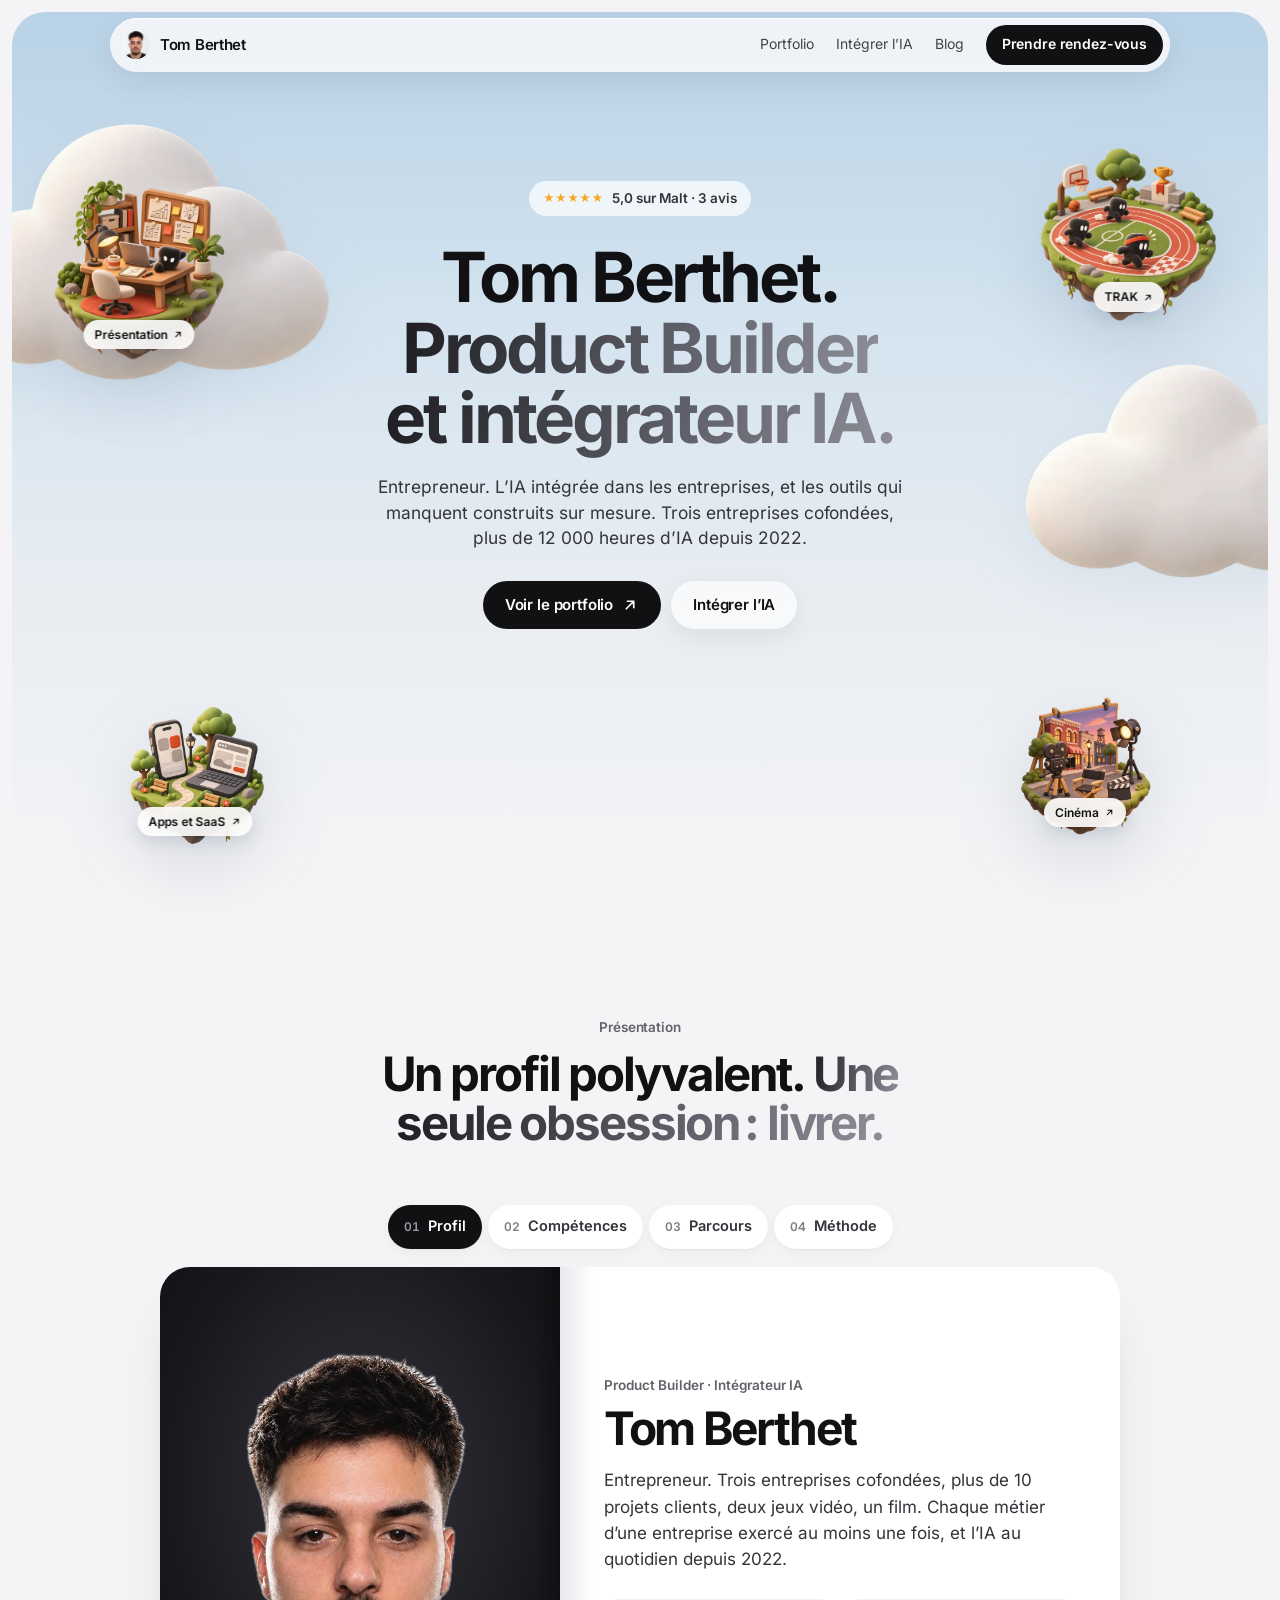
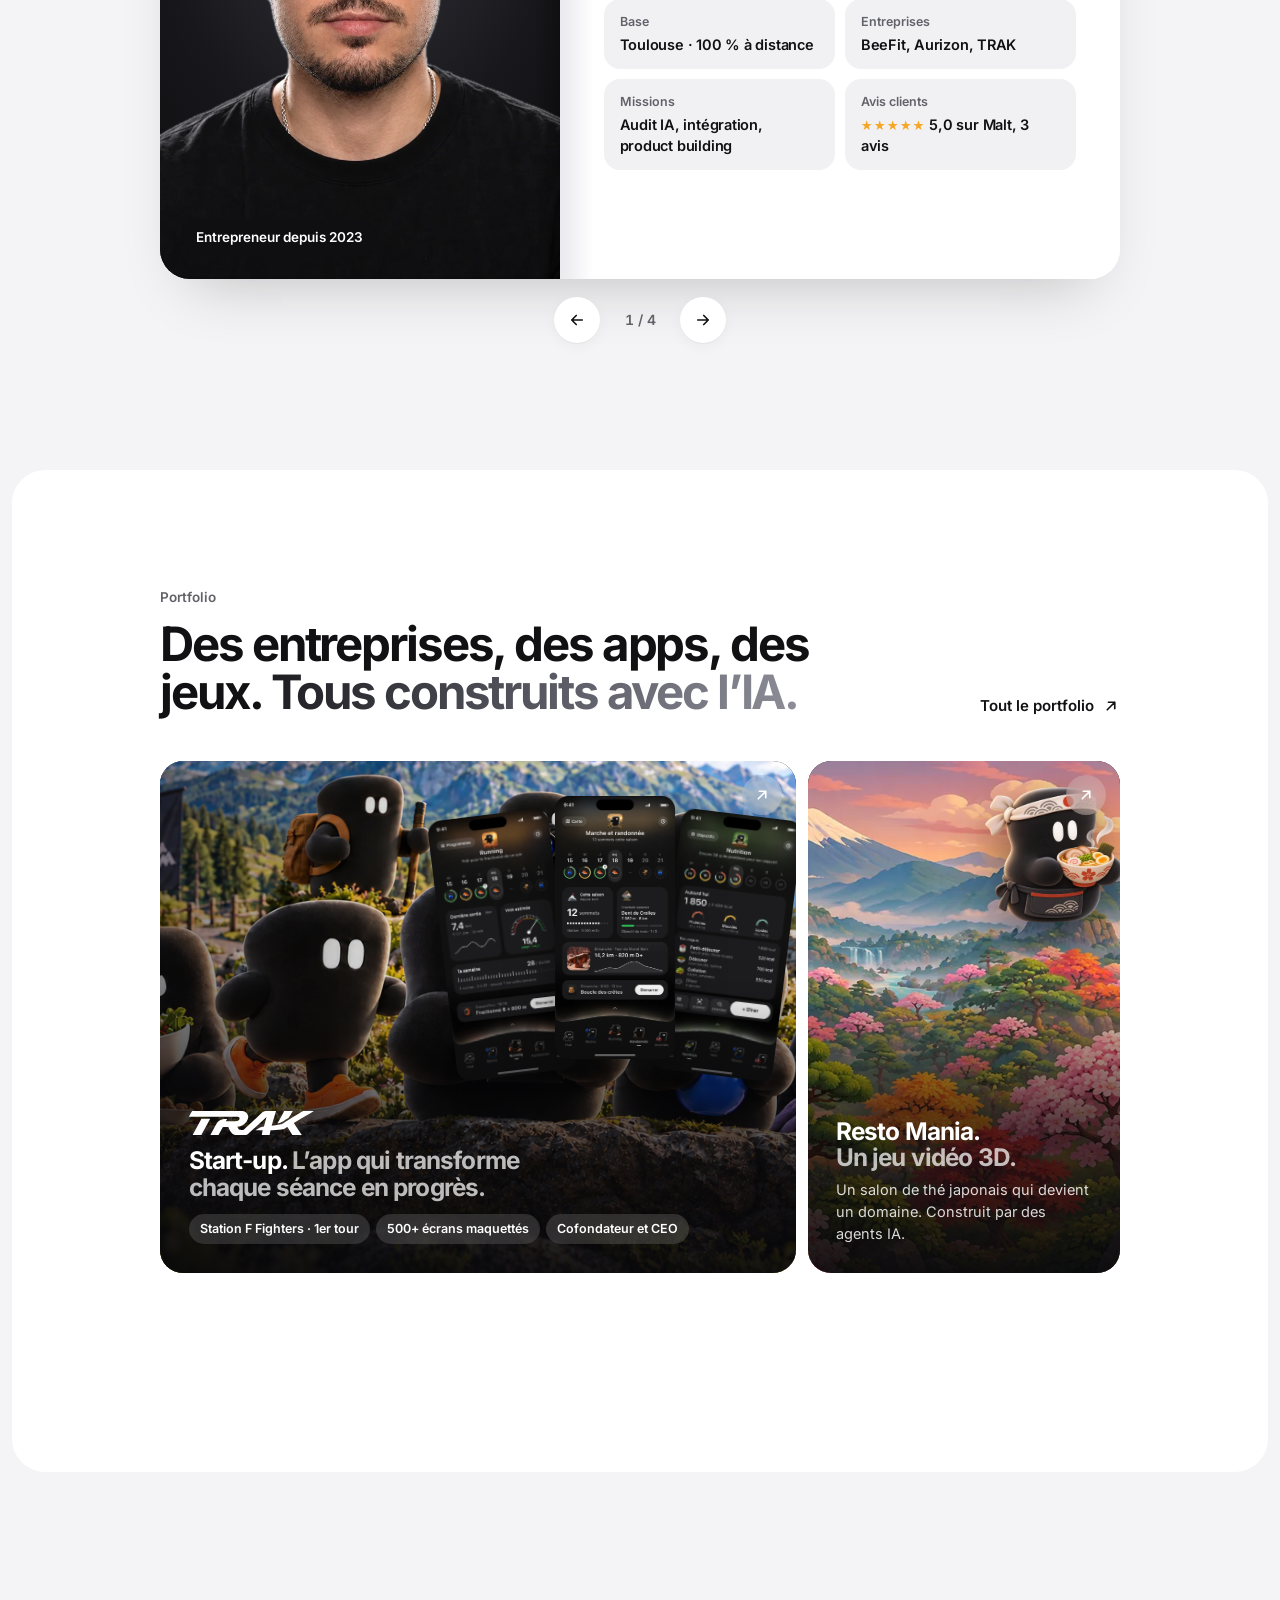
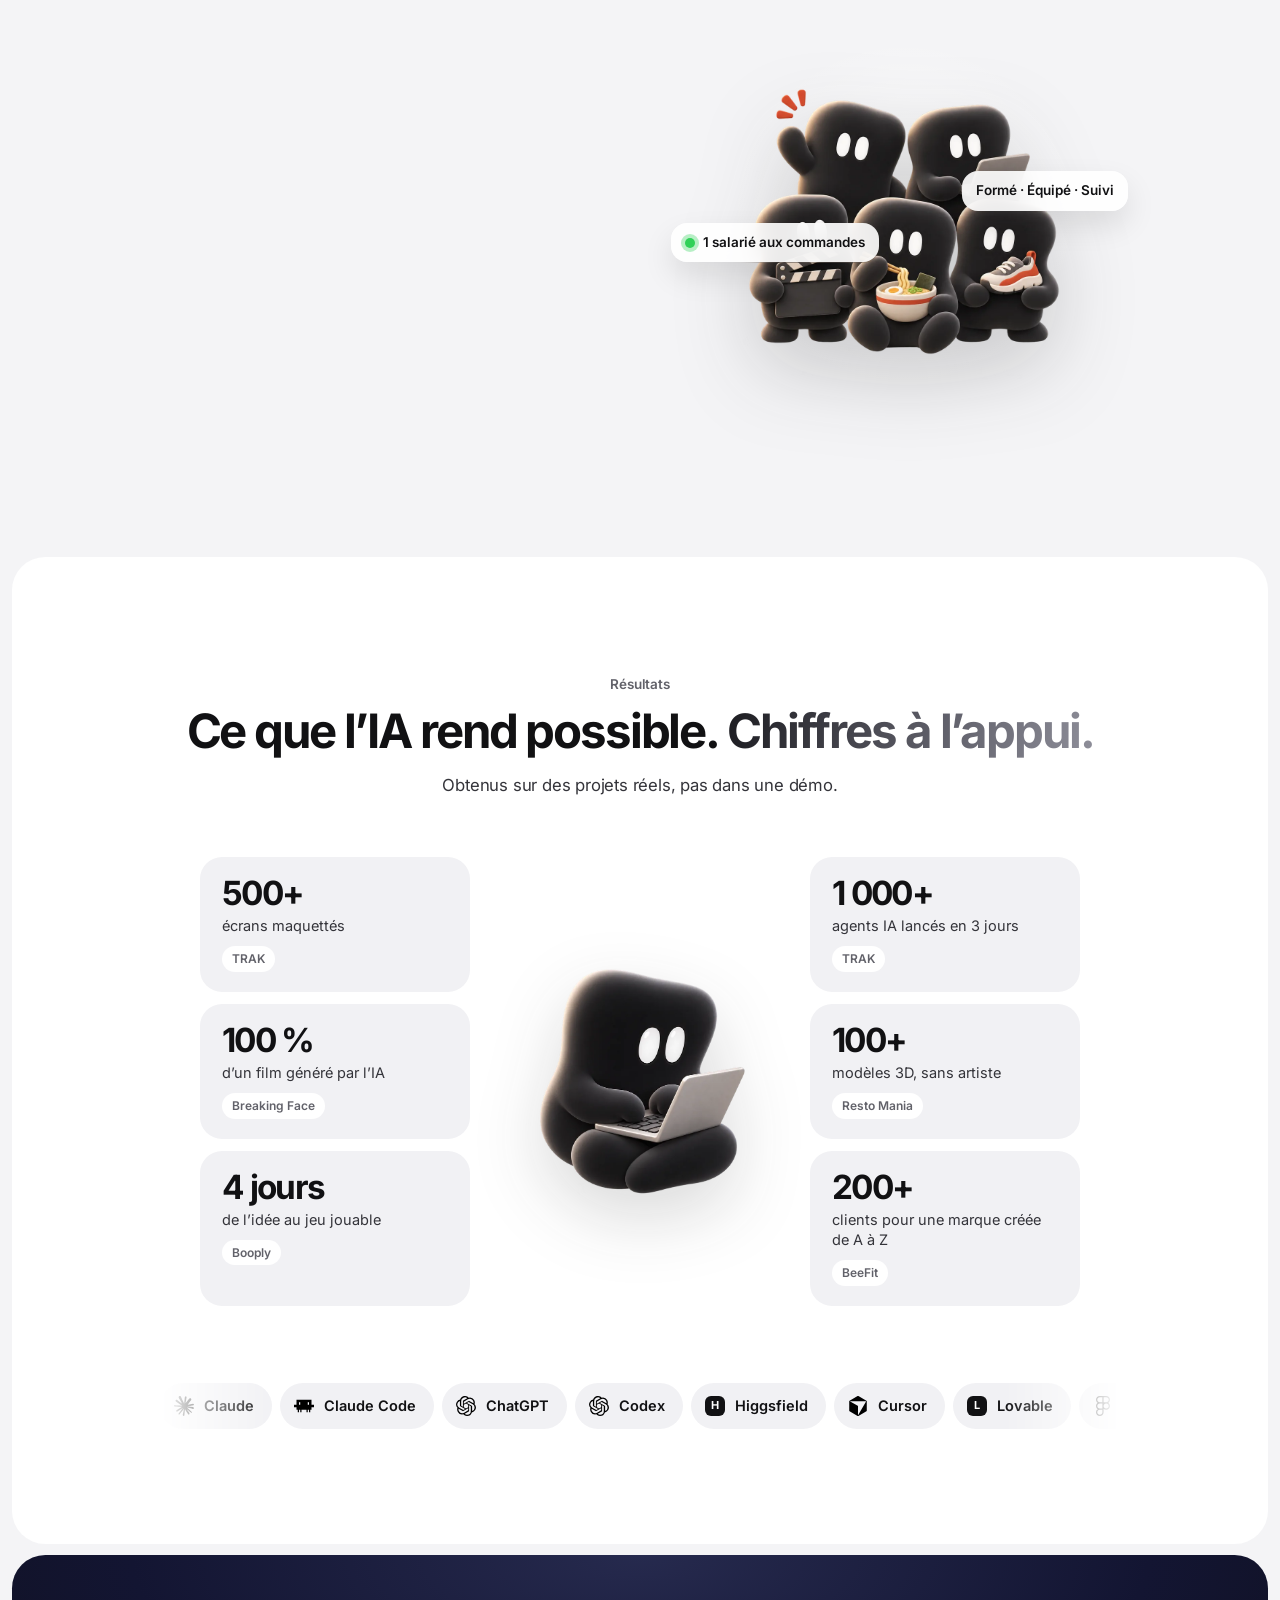
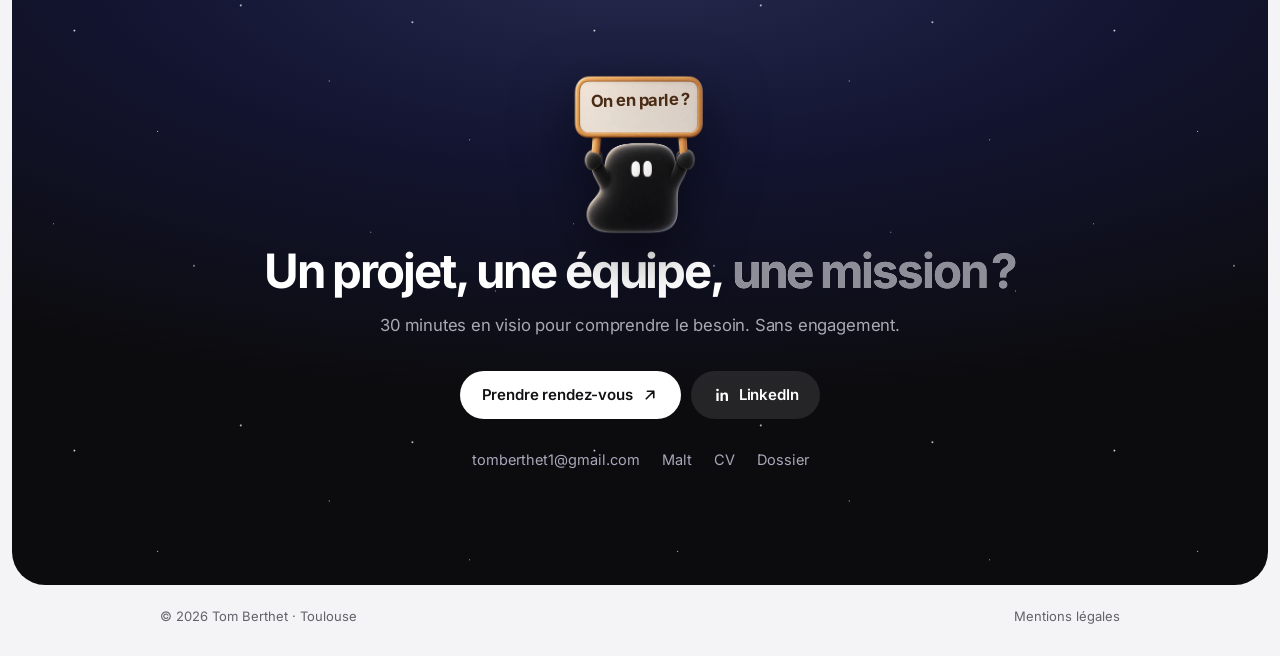
==== index.html @ 3b2e4568 "Mise à jour du site Co-Authored-By: Claude Opus 5.5 <noreply@anthropic.com>" ====
<!doctype html>
<!-- Site de Tom Berthet, Product Builder et intégrateur IA. Accueil : présentation courte, puis liens vers le portfolio et la page Intégrer l’IA (qui contient le rendez-vous). Blocs arrondis (.panel) et sections ouvertes (.panel.open) en alternance.
     Styles : assets/site.css + assets/monde.css ; scripts : site.js, monde.js, carnet.js (présentation). -->
<html lang="fr">
<head>
<meta charset="utf-8">
<meta name="viewport" content="width=device-width, initial-scale=1">
<title>Tom Berthet · Product Builder et intégrateur IA</title>
<meta name="description" content="Tom Berthet, Product Builder et intégrateur IA : audit et intégration de l’IA dans toute l’entreprise, outils internes sur mesure. Trois entreprises créées, 10+ projets clients.">
<meta property="og:title" content="Tom Berthet · Product Builder et intégrateur IA">
<meta property="og:description" content="Auditer, intégrer, construire : l’IA dans toute l’entreprise. TRAK, Resto Mania, Breaking Face, Booply…">
<meta property="og:image" content="https://trakproject.github.io/tomberthet-site/assets/og.jpg">
<meta property="og:url" content="https://trakproject.github.io/tomberthet-site/">
<meta property="og:type" content="website">
<meta property="og:locale" content="fr_FR">
<meta property="og:site_name" content="Tom Berthet">
<meta name="twitter:card" content="summary_large_image">
<meta name="theme-color" content="#ECECEF">
<link rel="canonical" href="https://trakproject.github.io/tomberthet-site/">
<link rel="icon" href="assets/favicon.svg" type="image/svg+xml">
<link rel="preload" href="assets/fonts/Inter-700.woff2" as="font" type="font/woff2" crossorigin>
<link rel="stylesheet" href="assets/site.css">
<link rel="stylesheet" href="assets/monde.css">
<script type="application/ld+json">{"@context":"https://schema.org","@type":"Person","name":"Tom Berthet","jobTitle":"Product Builder et intégrateur IA","description":"Audit et intégration de l’IA dans toute l’entreprise, outils internes sur mesure. Cofondateur de TRAK, Aurizon et BeeFit.","url":"https://trakproject.github.io/tomberthet-site/","address":{"@type":"PostalAddress","addressLocality":"Toulouse","addressCountry":"FR"},"sameAs":["https://www.linkedin.com/in/tomberthet1/","https://www.malt.fr/profile/tomberthet"],"knowsAbout":["Intégration de l’IA en entreprise","Audit IA","Agents IA","Automatisation","Product building","Applications mobiles","SaaS","Jeu vidéo","Film génératif"]}</script>
<script>document.documentElement.classList.add('js');setTimeout(()=>{if(!document.querySelector('[data-r].in'))document.documentElement.classList.add('rv')},2500)</script>
</head>
<body class="monde">
<a class="skip" href="#contenu">Aller au contenu</a>

<header class="top">
  <div class="mw">
    <a class="me" href="./"><img src="assets/avatar.jpg" alt="" width="28" height="28">Tom Berthet</a>
    <nav id="menu" aria-label="Pages"><a href="portfolio.html">Portfolio</a><a href="integration-ia.html">Intégrer l’IA</a><a href="blog.html">Blog</a><a class="nav-cta" href="integration-ia.html#contact">Prendre rendez-vous</a></nav>
    <a class="btn dark sm" href="integration-ia.html#contact">Prendre rendez-vous</a>
    <button class="menu-btn" type="button" aria-expanded="false" aria-controls="menu" aria-label="Ouvrir le menu"><span></span><span></span></button>
  </div>
</header>

<main id="contenu">

<!-- 1. Le ciel : qui est Tom, en une phrase. Les îles mènent aux projets. -->
<section class="panel ciel" id="ciel" aria-labelledby="titre">
  <div class="sky" aria-hidden="true">
    <img class="cloud c1" src="assets/img/monde/nuage-1.webp" alt="" data-depth=".25">
    <img class="cloud c2" src="assets/img/monde/nuage-3.webp" alt="" data-depth=".45">
  </div>
  <div class="isles">
    <a class="isle i1" href="trak.html" style="--k:-18" data-depth=".5"><img src="assets/img/monde/ile-stade.webp" alt="" fetchpriority="high"><span class="tag">TRAK<svg class="i" aria-hidden="true"><use href="assets/icons.svg#go"/></svg></span><span class="sr">Voir TRAK</span></a>
    <a class="isle i2" href="#profil" style="--k:-24" data-depth=".35"><img src="assets/img/monde/ile-atelier.webp" alt=""><span class="tag">Présentation<svg class="i" aria-hidden="true"><use href="assets/icons.svg#go"/></svg></span><span class="sr">Voir la présentation</span></a>
    <a class="isle i3" href="breaking-face.html" style="--k:-14" data-depth=".7"><img src="assets/img/monde/ile-cinema.webp" alt=""><span class="tag">Cinéma<svg class="i" aria-hidden="true"><use href="assets/icons.svg#go"/></svg></span><span class="sr">Voir Breaking Face</span></a>
    <a class="isle i4" href="portfolio.html" style="--k:-10" data-depth=".8"><img src="assets/img/monde/ile-apps.webp" alt=""><span class="tag">Apps et SaaS<svg class="i" aria-hidden="true"><use href="assets/icons.svg#go"/></svg></span><span class="sr">Voir le portfolio</span></a>
  </div>
  <div class="ciel-txt">
    <a class="chip-stars" href="https://www.malt.fr/profile/tomberthet"><span class="stars" aria-hidden="true">★★★★★</span>5,0 sur Malt · 3 avis</a>
    <h1 class="mega" id="titre">Tom Berthet. <em>Product Builder et intégrateur IA.</em></h1>
    <p class="sub">Entrepreneur. L’IA intégrée dans les entreprises, et les outils qui manquent construits sur mesure. Trois entreprises cofondées, plus de 12 000 heures d’IA depuis 2022.</p>
    <div class="cta">
      <a class="btn dark" href="portfolio.html">Voir le portfolio<svg class="i" aria-hidden="true"><use href="assets/icons.svg#go"/></svg></a>
      <a class="btn glass" href="integration-ia.html">Intégrer l’IA</a>
    </div>
  </div>
</section>

<!-- 2. Profil : un carnet qui se feuillette (assets/carnet.js). Sans JavaScript, toutes les pages s'affichent l'une sous l'autre. -->
<section class="panel open profil pad" id="profil" aria-labelledby="t-profil"><span id="moi" aria-hidden="true"></span><span id="parcours" aria-hidden="true"></span>
  <div class="mw">
    <div class="sec-head center" data-r>
      <p class="kicker">Présentation</p>
      <h2 class="big" id="t-profil">Un profil polyvalent. <em>Une seule obsession : livrer.</em></h2>
    </div>

    <div class="carnet" data-carnet data-r>
      <div class="c-tabs" role="tablist" aria-label="Chapitres du profil">
        <button role="tab" id="ct-1" aria-controls="cp-1" aria-selected="true"><span>01</span>Profil</button>
        <button role="tab" id="ct-2" aria-controls="cp-2" aria-selected="false" tabindex="-1"><span>02</span>Compétences</button>
        <button role="tab" id="ct-3" aria-controls="cp-3" aria-selected="false" tabindex="-1"><span>03</span>Parcours</button>
        <button role="tab" id="ct-4" aria-controls="cp-4" aria-selected="false" tabindex="-1"><span>04</span>Méthode</button>
      </div>

      <div class="c-book">
        <article class="spread is-on" id="cp-1" role="tabpanel" aria-labelledby="ct-1">
          <div class="pg pg-l pg-photo">
            <img src="assets/portrait-cut.webp" alt="Portrait de Tom Berthet" loading="lazy" width="900" height="1011">
            <p class="pg-badge">Entrepreneur depuis 2023</p>
          </div>
          <div class="pg pg-r">
            <p class="pg-k">Product Builder · Intégrateur IA</p>
            <h3>Tom Berthet</h3>
            <p class="pg-lead">Entrepreneur. Trois entreprises cofondées, plus de 10 projets clients, deux jeux vidéo, un film. Chaque métier d’une entreprise exercé au moins une fois, et l’IA au quotidien depuis 2022.</p>
            <dl class="facts">
              <div><dt>Base</dt><dd>Toulouse · 100 % à distance</dd></div>
              <div><dt>Entreprises</dt><dd>BeeFit, Aurizon, TRAK</dd></div>
              <div><dt>Missions</dt><dd>Audit IA, intégration, product building</dd></div>
              <div><dt>Avis clients</dt><dd><span class="stars" aria-hidden="true">★★★★★</span> 5,0 sur Malt, 3 avis</dd></div>
            </dl>
          </div>
        </article>

        <article class="spread" id="cp-2" role="tabpanel" aria-labelledby="ct-2">
          <div class="pg pg-l">
            <span class="pg-n">02</span>
            <p class="pg-title">Six domaines. <em>Un seul profil.</em></p>
            <p class="pg-note">Start-up, studio, freelance, e-commerce : chaque projet a ajouté une corde.</p>
            <img class="pg-obj" src="assets/img/monde/obj-livres.webp" alt="" loading="lazy">
          </div>
          <div class="pg pg-r">
            <ul class="skills">
              <li><h4>Audit et stratégie IA</h4><p>Audit par service, feuille de route, choix des outils, mesure des gains, formation des équipes.</p></li>
              <li><h4>Product building</h4><p>Product design, maquettes, apps mobiles, SaaS et sites, du besoin à la mise en ligne.</p></li>
              <li><h4>Agents et automatisations</h4><p>Agents IA, workflows, outils reliés entre eux, documentation des process.</p></li>
              <li><h4>Développement</h4><p>React, Flutter, Supabase, Firebase. Du code écrit et vérifié avec des agents.</p></li>
              <li><h4>Création</h4><p>Image, vidéo, 3D, jeu vidéo, direction artistique.</p></li>
              <li><h4>Business</h4><p>Vente, marketing, communication, e-commerce, service client.</p></li>
            </ul>
          </div>
        </article>

        <article class="spread" id="cp-3" role="tabpanel" aria-labelledby="ct-3">
          <div class="pg pg-l">
            <span class="pg-n">03</span>
            <p class="pg-title">Start-up, studio, freelance. <em>Et l’IA à chaque étape.</em></p>
            <img class="pg-obj" src="assets/img/monde/max-course.webp" alt="" loading="lazy">
          </div>
          <div class="pg pg-r">
            <ol class="road">
              <li><span class="yr">2022</span><div><b>L’IA, chaque jour</b><p>Le début d’une pratique quotidienne. Plus de 12 000 heures depuis.</p></div></li>
              <li><span class="yr">2023</span><div><b>BeeFit</b><p>Une marque e-commerce créée de A à Z. 200+ clients.</p></div></li>
              <li><span class="yr">2023 – 2025</span><div><b>Aurizon</b><p>Un studio produit cofondé. Cinq produits conçus avec l’IA.</p></div></li>
              <li><span class="yr">2025 – 2026</span><div><b>Freelance</b><p>10+ projets clients : SaaS, apps, sites. Winstory, BullTrading, LYNEWED…</p></div></li>
              <li class="now"><span class="yr">2026</span><div><b>TRAK</b><p>Cofondateur et CEO. Retenue au premier tour de Station&nbsp;F Fighters. Et Resto Mania, Booply, Breaking Face.</p></div></li>
            </ol>
          </div>
        </article>

        <article class="spread" id="cp-4" role="tabpanel" aria-labelledby="ct-4">
          <div class="pg pg-l">
            <span class="pg-n">04</span>
            <p class="pg-title">L’IA exécute. <em>L’humain décide.</em></p>
            <p class="pg-note">Une méthode testée sur chaque projet avant d’entrer chez un client.</p>
            <img class="pg-obj" src="assets/img/monde/obj-boussole.webp" alt="" loading="lazy">
          </div>
          <div class="pg pg-r">
            <ol class="gest">
              <li><span class="n">1</span><div><h4>Fixer le cap</h4><p>Quoi construire, pour qui, et pourquoi. Une décision qui ne se délègue pas.</p></div></li>
              <li><span class="n">2</span><div><h4>Faire exécuter</h4><p>Des agents IA écrivent, codent, dessinent et testent, plusieurs tâches à la fois.</p></div></li>
              <li><span class="n">3</span><div><h4>Tout vérifier</h4><p>Rien ne part sans relecture. C’est là que se joue la qualité.</p></div></li>
              <li><span class="n">+</span><div><h4>Veiller chaque jour</h4><p>Nouveaux modèles, nouveaux outils : testés, puis intégrés s’ils font gagner du temps.</p></div></li>
            </ol>
          </div>
        </article>

      </div>

      <div class="c-nav">
        <button type="button" class="c-prev" aria-label="Page précédente"><svg class="i" aria-hidden="true"><use href="assets/icons.svg#back"/></svg></button>
        <span class="c-count" aria-live="polite">1 / 4</span>
        <button type="button" class="c-next" aria-label="Page suivante"><svg class="i" aria-hidden="true"><use href="assets/icons.svg#next"/></svg></button>
      </div>
    </div>
  </div>
</section>

<!-- 3. Portfolio : deux projets, puis le lien vers tout le portfolio -->
<section class="panel projets pad" id="projets" aria-labelledby="t-projets">
  <div class="mw">
    <div class="home-intro" data-r>
      <div>
        <p class="kicker">Portfolio</p>
        <h2 class="big" id="t-projets">Des entreprises, des apps, des jeux. <em>Tous construits avec l’IA.</em></h2>
      </div>
      <a class="more-link" href="portfolio.html">Tout le portfolio<svg class="i" aria-hidden="true"><use href="assets/icons.svg#go"/></svg></a>
    </div>
    <div class="proj-grid">
      <a class="bt tl-trak t-8 t-tall" id="p-trak" href="trak.html" data-r>
        <img class="t-bg" src="assets/img/affiches/max-lac-sans-logo.webp" alt="" loading="lazy" style="--pos:30% 60%">
        <div class="t-art" aria-hidden="true">
          <img class="ph p1" src="assets/img/trak/ecran-running.webp" alt="" loading="lazy">
          <img class="ph p2" src="assets/img/trak/ecran-randonnee.webp" alt="" loading="lazy">
          <img class="ph p3" src="assets/img/trak/ecran-nutrition.webp" alt="" loading="lazy">
        </div>
        <span class="t-go" aria-hidden="true"><svg class="i"><use href="assets/icons.svg#go"/></svg></span>
        <img class="t-logo" src="assets/img/trak/logo-trak-blanc.svg" alt="TRAK" width="110" height="24">
        <h3>Start-up. <em>L’app qui transforme chaque séance en progrès.</em></h3>
        <ul class="t-tags"><li>Station&nbsp;F Fighters · 1er tour</li><li>500+ écrans maquettés</li><li>Cofondateur et CEO</li></ul>
      </a>
      <a class="bt tl-resto t-4 t-tall" id="p-resto" href="resto-mania.html" data-r style="--d:.06s">
        <img class="t-bg" src="assets/img/resto/panorama-coucher-soleil.webp" alt="" loading="lazy" style="--pos:40% 50%">
        <div class="t-art" aria-hidden="true"><img class="chef" src="assets/img/monde/max-chef.webp" alt="" loading="lazy"></div>
        <span class="t-go" aria-hidden="true"><svg class="i"><use href="assets/icons.svg#go"/></svg></span>
        <h3>Resto Mania. <em>Un jeu vidéo 3D.</em></h3>
        <p>Un salon de thé japonais qui devient un domaine. Construit par des agents IA.</p>
      </a>
    </div>
    <div class="center-cta" data-r><a class="btn dark" href="portfolio.html">Voir les 7 projets<svg class="i" aria-hidden="true"><use href="assets/icons.svg#go"/></svg></a></div>
  </div>
</section>

<!-- 4. Intégrer l'IA : la vision en un écran, renvoi vers la page complète -->
<section class="panel open pad" id="collaborer" aria-labelledby="t-collab"><span id="offre" aria-hidden="true"></span>
  <div class="mw vision">
    <div data-r>
      <p class="kicker">Intégrer l’IA</p>
      <h2 class="big" id="t-collab">Chaque salarié, <em>le chef d’équipe de ses agents IA.</em></h2>
      <p class="lead">Ne pas remplacer les équipes : les démultiplier. Formation sur le vrai quotidien, process refondus, nouvel environnement de travail et agents IA, avec un suivi chaque mois.</p>
      <div class="cta"><a class="btn dark" href="integration-ia.html">Comprendre l’approche<svg class="i" aria-hidden="true"><use href="assets/icons.svg#go"/></svg></a><a class="btn white" href="integration-ia.html#contact">Prendre rendez-vous</a></div>
      <p class="also">Aussi : <a href="integration-ia.html?sujet=produit#contact">construire un produit</a> ou <a href="integration-ia.html?sujet=former#contact">former une équipe</a>.</p>
    </div>
    <div class="c-stage" aria-hidden="true">
      <span class="halo"></span>
      <img class="crew" src="assets/img/monde/max-groupe.webp" alt="" loading="lazy">
      <span class="float-chip fc1"><span class="dot" aria-hidden="true"></span>1 salarié aux commandes</span>
      <span class="float-chip fc2">Formé · Équipé · Suivi</span>
    </div>
  </div>
</section>

<!-- 5. Résultats chiffrés et outils (déplacés du portfolio) -->
<section class="panel equipe pad" id="resultats" aria-labelledby="t-ia">
  <div class="mw">
    <div class="sec-head center" data-r>
      <p class="kicker">Résultats</p>
      <h2 class="big" id="t-ia">Ce que l’IA rend possible. <em>Chiffres à l’appui.</em></h2>
      <p class="lead">Obtenus sur des projets réels, pas dans une démo.</p>
    </div>
    <div class="orbit">
      <img class="orbit-max" src="assets/img/monde/max-ordinateur.webp" alt="MAX travaille sur son ordinateur" loading="lazy">
      <ul class="proofs">
        <li data-r><b>500+</b><span>écrans maquettés</span><small>TRAK</small></li>
        <li data-r style="--d:.05s"><b>1 000+</b><span>agents IA lancés en 3 jours</span><small>TRAK</small></li>
        <li data-r style="--d:.1s"><b>100 %</b><span>d’un film généré par l’IA</span><small>Breaking Face</small></li>
        <li data-r style="--d:.15s"><b>100+</b><span>modèles 3D, sans artiste</span><small>Resto Mania</small></li>
        <li data-r style="--d:.2s"><b>4 jours</b><span>de l’idée au jeu jouable</span><small>Booply</small></li>
        <li data-r style="--d:.25s"><b>200+</b><span>clients pour une marque créée de A à Z</span><small>BeeFit</small></li>
      </ul>
    </div>
    <div class="tools" aria-label="Outils utilisés">
      <div class="tools-row">
        <span><img src="assets/img/outils/claude.svg" alt="" loading="lazy">Claude</span><span><img src="assets/img/outils/claude-code.svg" alt="" loading="lazy">Claude Code</span><span><img src="assets/img/outils/openai.svg" alt="" loading="lazy">ChatGPT</span><span><img src="assets/img/outils/openai.svg" alt="" loading="lazy">Codex</span><span><b class="glyph" aria-hidden="true">H</b>Higgsfield</span><span><img src="assets/img/outils/cursor.svg" alt="" loading="lazy">Cursor</span><span><b class="glyph" aria-hidden="true">L</b>Lovable</span><span><img src="assets/img/outils/figma.svg" alt="" loading="lazy">Figma</span><span><img src="assets/img/outils/framer.svg" alt="" loading="lazy">Framer</span><span><img src="assets/img/outils/excalidraw.svg" alt="" loading="lazy">Excalidraw</span><span><img src="assets/img/outils/n8n.svg" alt="" loading="lazy">n8n</span><span><img src="assets/img/outils/react.svg" alt="" loading="lazy">React</span><span><img src="assets/img/outils/flutter.svg" alt="" loading="lazy">Flutter</span><span><img src="assets/img/outils/supabase.svg" alt="" loading="lazy">Supabase</span><span><img src="assets/img/outils/firebase.svg" alt="" loading="lazy">Firebase</span><span><img src="assets/img/outils/godot.svg" alt="" loading="lazy">Godot</span><span><img src="assets/img/outils/github.svg" alt="" loading="lazy">GitHub</span>
      </div>
    </div>
  </div>
</section>

<!-- 6. Contact, de nuit : renvoie vers le formulaire de la page Intégrer l’IA -->
<section class="panel dark nuit pad" id="contact" aria-labelledby="t-contact">
  <div class="stars-bg" aria-hidden="true"></div>
  <img class="moon" src="assets/img/trak/3d-lune-violette.webp" alt="" loading="lazy" data-depth=".5">
  <div class="mw">
    <div class="nuit-max"><img src="assets/img/monde/max-pancarte.webp" alt="" loading="lazy"><span aria-hidden="true">On en parle ?</span></div>
    <h2 class="big" id="t-contact">Un projet, une équipe, <em>une mission ?</em></h2>
    <p class="lead">30 minutes en visio pour comprendre le besoin. Sans engagement.</p>
    <div class="cta">
      <a class="btn white" href="integration-ia.html#contact">Prendre rendez-vous<svg class="i" aria-hidden="true"><use href="assets/icons.svg#go"/></svg></a>
      <a class="btn ghost-w" href="https://www.linkedin.com/in/tomberthet1/"><svg class="i" aria-hidden="true"><use href="assets/icons.svg#linkedin"/></svg>LinkedIn</a>
    </div>
    <div class="links">
      <a href="mailto:tomberthet1@gmail.com?subject=Bonjour%20Tom">tomberthet1@gmail.com</a><a href="https://www.malt.fr/profile/tomberthet">Malt</a><a href="assets/Tom-Berthet-CV.pdf">CV</a><a href="assets/Tom-Berthet-Dossier.pdf">Dossier</a>
    </div>
  </div>
</section>

</main>

<footer class="foot"><div class="mw"><span>© 2026 Tom Berthet · Toulouse</span><a href="mentions-legales.html">Mentions légales</a></div></footer>
<script src="assets/site.js" defer></script>
<script src="assets/monde.js" defer></script>
<script src="assets/carnet.js" defer></script>
</body>
</html>
---- assets/site.css ----
/* tomberthet.fr : style commun à toutes les pages.
   Mêmes jetons que les documents (palette Apple : #F5F5F7, #1D1D1F, Inter).
   Grille de cartes : .grid = 3 colonnes, .g4 = 4 colonnes, .g2 = 2 colonnes.
   Largeur d'une carte : .s2 .s3 (.s4 = toute la ligne) ; hauteur : .r2 = deux rangées. */

@font-face{font-family:Inter;font-weight:400;font-display:swap;src:url(fonts/Inter-400.woff2) format("woff2")}
@font-face{font-family:Inter;font-weight:500;font-display:swap;src:url(fonts/Inter-500.woff2) format("woff2")}
@font-face{font-family:Inter;font-weight:600;font-display:swap;src:url(fonts/Inter-600.woff2) format("woff2")}
@font-face{font-family:Inter;font-weight:700;font-display:swap;src:url(fonts/Inter-700.woff2) format("woff2")}

:root{
  --bg:#F5F5F7; --card:#FFF; --soft:#EBEBEF; --ink:#1D1D1F; --body:#424245; --quiet:#6E6E73; --line:#D2D2D7;
  --night:#0B0B0C; --n1:#1C1C1E; --n2:#2C2C2E; --nt:#F5F5F7; --ng:#A1A1A6;
  --green:#30D158;
  --r:28px; --r-s:18px; --gap:16px;
  --ease:cubic-bezier(.2,.75,.15,1);
  --lift:0 1px 2px #0000000A,0 18px 40px #1D1D1F14;
  --grad:linear-gradient(135deg,#48484A,#1D1D1F 70%);
  --grad-l:#D2D2D7;
}
*{box-sizing:border-box;margin:0;padding:0}
html{scroll-behavior:smooth;scroll-padding-top:84px;-webkit-text-size-adjust:100%}
body{font-family:Inter,system-ui,-apple-system,sans-serif;background:var(--bg);color:var(--ink);-webkit-font-smoothing:antialiased;overflow-x:clip;line-height:1.45}
img{display:block;max-width:100%}
a{color:inherit;text-decoration:none}
button{font:inherit;color:inherit;background:none;border:0;cursor:pointer}
svg.i{width:18px;height:18px;flex:none}
.wrap{max-width:1040px;margin:0 auto;padding-inline:24px}
.skip{position:absolute;left:-999px;top:12px;z-index:99;background:#fff;padding:10px 14px;border-radius:12px}
.skip:focus{left:12px}
:focus-visible{outline:2px solid #0071E3;outline-offset:3px;border-radius:10px}
.sr{position:absolute;width:1px;height:1px;overflow:hidden;clip:rect(0 0 0 0);white-space:nowrap}

/* ===== Barre du haut ===== */
.top{position:sticky;top:0;z-index:30;transition:background .3s,box-shadow .3s}
.top.on{background:#F5F5F7CC;backdrop-filter:saturate(1.8) blur(20px);-webkit-backdrop-filter:saturate(1.8) blur(20px);box-shadow:0 1px 0 #0000000F}
.top .wrap{display:flex;align-items:center;gap:28px;height:64px}
.top .me{display:flex;align-items:center;gap:10px;font-weight:600;font-size:16px;letter-spacing:-.02em;margin-right:auto}
.top .me img{width:30px;height:30px;border-radius:50%}
.top nav{display:flex;gap:26px;font-size:14px;color:var(--body)}
.top nav a{transition:color .2s}
.top nav a:hover{color:var(--ink)}

/* ===== Boutons ===== */
.btn{display:inline-flex;align-items:center;justify-content:center;gap:8px;height:48px;padding:0 22px;border-radius:99px;font-size:15px;font-weight:600;letter-spacing:-.01em;white-space:nowrap;transition:transform .25s var(--ease),background .2s,box-shadow .25s}
.btn:hover{transform:translateY(-1px)}
.btn:active{transform:scale(.97)}
.btn.dark{background:var(--ink);color:#fff}
.btn.dark:hover{background:#000;box-shadow:0 8px 20px #0000002E}
.btn.white{background:#fff;color:var(--ink)}
.btn.ghost{background:var(--soft);color:var(--ink)}
.btn.ghost-n{background:var(--n2);color:#fff}
.btn.sm{height:38px;padding:0 16px;font-size:14px}

/* ===== Titres ===== */
/* Titres tout en gras : la partie secondaire en gris, la partie clé (strong) en noir */
.h1{font-weight:700;color:var(--quiet);font-size:clamp(40px,5.4vw,74px);line-height:1.02;letter-spacing:-.048em}
.h1 strong,.h2 strong{font-weight:700;color:var(--ink);display:block}
.h2{font-weight:700;color:var(--quiet);font-size:clamp(34px,4.4vw,58px);line-height:1.04;letter-spacing:-.045em}
.lead{font-size:clamp(17px,1.5vw,20px);line-height:1.45;color:var(--body);letter-spacing:-.012em;max-width:34em}
.eyebrow{font-size:14px;font-weight:600;color:var(--quiet);letter-spacing:-.01em}
.dark .eyebrow{color:var(--ng)}
.t{font-size:clamp(22px,2.1vw,28px);font-weight:600;letter-spacing:-.035em;line-height:1.12}
.p{font-size:15px;color:var(--body);line-height:1.5}
.dark .p{color:var(--ng)}

/* ===== Sections ===== */
.sec{padding-top:clamp(72px,8vw,112px)}
.head{display:flex;align-items:flex-end;justify-content:space-between;gap:32px;margin-bottom:32px}
.head .lead{margin-top:16px}

/* ===== Grille et cartes ===== */
.grid{display:grid;grid-template-columns:repeat(3,minmax(0,1fr));gap:var(--gap)}
.g4{grid-template-columns:repeat(4,minmax(0,1fr))}
.g2{grid-template-columns:repeat(2,minmax(0,1fr))}
.s2{grid-column:span 2}.s3{grid-column:span 3}.s4{grid-column:1/-1}.r2{grid-row:span 2}.r3{grid-row:span 3}
.c{background:var(--card);border-radius:var(--r);padding:28px;position:relative;overflow:hidden;isolation:isolate}
.c.dark{background:var(--night);color:var(--nt)}
.c.soft{background:var(--soft)}
a.c{display:flex;flex-direction:column;transition:transform .4s var(--ease),box-shadow .4s var(--ease)}
a.c:hover{transform:translateY(-3px);box-shadow:var(--lift)}
a.c:active{transform:scale(.99)}
/* Flèche « voir » en haut à droite des cartes cliquables */
.go{position:absolute;top:20px;right:20px;z-index:3;width:38px;height:38px;border-radius:50%;display:grid;place-items:center;background:var(--soft);color:var(--ink);transition:transform .4s var(--ease),background .3s}
.dark .go{background:#FFFFFF1F;color:#fff;backdrop-filter:blur(10px);-webkit-backdrop-filter:blur(10px)}
a.c:hover .go{transform:rotate(45deg);background:var(--ink);color:#fff}
.dark a.c:hover .go,a.c.dark:hover .go{background:#fff;color:var(--ink)}
.chip{display:inline-flex;align-items:center;gap:7px;height:30px;padding:0 12px;border-radius:99px;background:var(--soft);font-size:13px;font-weight:500;letter-spacing:-.01em;white-space:nowrap}
.dark .chip{background:var(--n2);color:#E5E5EA}
.chips{display:flex;flex-wrap:wrap;gap:6px}

/* ===== Accueil : premier écran (titre centré, puis composition de cartes) ===== */
.hero{padding-top:20px}
.lede{text-align:center;padding:clamp(36px,6vw,76px) 0 clamp(36px,4.5vw,56px)}
.lede .eyebrow{display:inline-flex;align-items:center;gap:10px;color:var(--body)}
.lede .eyebrow img{width:28px;height:28px;border-radius:50%}
.lede .h1{font-size:clamp(40px,5.4vw,70px);margin:26px auto 0;max-width:13.5em}
.lede .lead{margin:24px auto 0;max-width:35em}
.lede .cta{display:flex;justify-content:center;gap:10px;flex-wrap:wrap;margin-top:32px}
/* Statut dans la barre du haut */
.status{display:inline-flex;align-items:center;gap:8px;height:30px;padding:0 12px;border-radius:99px;background:#fff;font-size:13px;font-weight:600;color:var(--body);box-shadow:inset 0 0 0 1px #0000000A}
/* Composition : preuves de chaque côté, portrait au centre (suit légèrement la souris) */
.stage{display:grid;grid-template-columns:1fr 1.2fr 1fr;gap:var(--gap)}
.stage .col{display:grid;grid-template-rows:1fr 1fr;gap:var(--gap)}
.stage .c{translate:calc(var(--px,0) * var(--k,0) * 1px) calc(var(--py,0) * var(--k,0) * 1px)}
/* Portrait détouré, posé en bas de la carte ; nom et lieu en haut, rien sur le visage */
.portrait{padding:0;min-height:500px;background:radial-gradient(90% 70% at 50% 45%,#FFFFFF 0%,#EDEDF1 55%,#DEDEE4 100%)}
.portrait img{position:absolute;left:50%;bottom:0;height:80%;width:auto;max-width:none;transform:translateX(-50%);transform-origin:50% 100%;transition:transform 1.2s var(--ease);filter:drop-shadow(0 20px 40px #1D1D1F26)}
.portrait:hover img{transform:translateX(-50%) scale(1.03)}
.pcap{position:relative;z-index:2;padding:24px 26px;display:flex;justify-content:space-between;align-items:flex-start;gap:12px}
.pcap b{display:block;font-size:19px;font-weight:600;letter-spacing:-.03em}
.pcap small{display:block;font-size:13.5px;color:var(--quiet);margin-top:2px}
.dot{position:relative;width:10px;height:10px;border-radius:50%;background:var(--green);flex:none}
.dot::after{content:"";position:absolute;inset:-4px;border-radius:50%;background:var(--green);opacity:.35;animation:ping 2.2s var(--ease) infinite}
@keyframes ping{0%{transform:scale(.6);opacity:.5}80%,100%{transform:scale(1.8);opacity:0}}

.stat{display:flex;flex-direction:column;justify-content:space-between;gap:24px}
.stat b{white-space:nowrap;font-size:clamp(36px,3.6vw,50px);font-weight:700;letter-spacing:-.05em;line-height:1;font-variant-numeric:tabular-nums}
.stat .p{margin-top:6px}
/* Unité plus petite à côté du chiffre : 12 000+ h, 3 entreprises */
.u{font-size:.46em;font-weight:600;letter-spacing:-.03em;margin-left:.22em}
/* Les trois entreprises, en pastilles empilées */
.logos{display:flex}
.logos span{width:44px;height:44px;border-radius:14px;display:grid;place-items:center;font-size:15px;font-weight:700;letter-spacing:-.04em;color:#fff;box-shadow:0 0 0 3px #fff;transition:transform .4s var(--ease)}
.logos span+span{margin-left:-8px}
.logos span:nth-child(1){background:#E5E5EA;color:var(--ink)}
.logos span:nth-child(2){background:#8E8E93}
.logos span:nth-child(3){background:var(--ink)}
.stat:hover .logos span:nth-child(1){transform:translateX(-4px) rotate(-6deg)}
.stat:hover .logos span:nth-child(3){transform:translateX(4px) rotate(6deg)}
/* Les huit métiers : pastilles qu'on peut déplacer */
.jobs .pile{display:flex;flex-wrap:wrap;gap:5px}
.jobs .pile .chip{height:27px;padding:0 10px;font-size:12.5px}
.jobs .pile .chip{position:relative;cursor:grab;user-select:none;-webkit-user-select:none;transform:translate(var(--x,0),var(--y,0)) rotate(var(--rot,0deg));transition:box-shadow .2s,background .2s}
.jobs .pile .chip.drag{cursor:grabbing;background:var(--ink);color:#fff;box-shadow:0 10px 24px #0000002E;z-index:5;transition:none}
.jobs .pile .chip:nth-child(odd){--rot:-2deg}.jobs .pile .chip:nth-child(3n){--rot:2.5deg}

/* Carte Station F (pages projets) */
.sf b.big{font-size:clamp(30px,2.8vw,38px)}
.sf{background:radial-gradient(120% 90% at 100% 0%,#3A3A40,var(--night) 60%)}
.sf b{display:block;font-size:30px;font-weight:700;letter-spacing:-.04em;line-height:1.05}
.sf .s{display:inline-block;margin-top:8px;padding:4px 10px;border-radius:8px;background:#fff;color:var(--ink);font-size:13px;font-weight:700;letter-spacing:-.01em}

/* ===== Accueil : l'offre ===== */
.cap{min-height:260px;display:flex;flex-direction:column}
.ic{width:46px;height:46px;border-radius:14px;display:grid;place-items:center;background:var(--soft);color:var(--ink)}
.ic svg{width:22px;height:22px}
.cap .t{margin-top:auto;font-size:clamp(20px,1.9vw,24px)}
.cap .p{margin-top:8px}
.after{min-height:360px;display:flex;flex-direction:column}
.after .chips{margin-top:20px}
.after .chips button{height:32px;padding:0 13px;border-radius:99px;background:var(--n1);color:var(--ng);font-size:13.5px;font-weight:500;box-shadow:inset 0 0 0 1px var(--n2);transition:background .25s,color .25s}
.after .chips button:hover{color:#fff}
.after .chips button[aria-pressed="true"]{background:#fff;color:var(--ink);box-shadow:none}
.flow{list-style:none;margin-top:auto;padding-top:28px;display:grid;grid-template-columns:repeat(4,1fr);gap:8px;position:relative}
.flow::before,.flow::after{content:"";position:absolute;left:12.5%;right:12.5%;top:51px;height:2px;border-radius:2px;background:var(--n2)}
.flow::after{background:#fff;transform-origin:left;transform:scaleX(var(--p,0));transition:transform .7s var(--ease)}
.flow li{position:relative;z-index:1;text-align:center;font-size:13.5px;line-height:1.3;color:#8E8E93;transition:color .4s}
.flow li b{display:grid;place-items:center;width:48px;height:48px;margin:0 auto 12px;border-radius:15px;background:var(--n1);box-shadow:inset 0 0 0 1px var(--n2);font-size:15px;color:#fff;transition:background .4s,color .4s,box-shadow .4s}
.flow li.on{color:#fff}
.flow li.on b{background:#fff;color:var(--ink);box-shadow:0 0 28px #FFFFFF38}
.flow.swap li{animation:up .45s var(--ease) both}
.flow.swap li:nth-child(2){animation-delay:.05s}.flow.swap li:nth-child(3){animation-delay:.1s}.flow.swap li:nth-child(4){animation-delay:.15s}
@keyframes up{from{opacity:0;transform:translateY(8px)}}

/* ===== Projets ===== */
.proj{min-height:300px;display:flex;flex-direction:column;justify-content:flex-end}
.proj .txt{position:relative;z-index:2}
.proj .txt .t{margin-top:6px}
.proj .txt .p{margin-top:6px;max-width:30em}
.proj .chips{margin-top:16px}
/* TRAK : trois écrans en éventail qui s'ouvrent au survol */
.trak-c{min-height:616px;justify-content:space-between;background:radial-gradient(90% 60% at 50% 30%,#26262B,var(--night) 70%)}
.fan{position:relative;height:390px;margin:8px -28px 0}
.fan .ph{position:absolute;left:50%;top:50%;width:150px;aspect-ratio:9/19.5;border-radius:26px;overflow:hidden;background:#111;box-shadow:0 0 0 5px #1C1C1E,0 0 0 6px #3A3A3C,0 30px 50px #000000A0;transition:transform .8s var(--ease)}
.fan .ph img{width:100%;height:100%;object-fit:cover;object-position:50% 0}
.fan .ph:nth-child(1){transform:translate(-50%,-50%) translateX(-120px) rotate(-9deg) scale(.9)}
.fan .ph:nth-child(2){transform:translate(-50%,-50%);z-index:2}
.fan .ph:nth-child(3){transform:translate(-50%,-50%) translateX(120px) rotate(9deg) scale(.9)}
a.c:hover .fan .ph:nth-child(1){transform:translate(-50%,-50%) translateX(-165px) rotate(-12deg) scale(.92)}
a.c:hover .fan .ph:nth-child(2){transform:translate(-50%,-52%) scale(1.03)}
a.c:hover .fan .ph:nth-child(3){transform:translate(-50%,-50%) translateX(165px) rotate(12deg) scale(.92)}
/* Cartes avec image en fond */
.media{padding:0;color:#fff}
.media>img{position:absolute;inset:0;width:100%;height:100%;object-fit:cover;transition:transform 1.2s var(--ease)}
a.media:hover>img{transform:scale(1.04)}
.media::after{content:"";position:absolute;inset:0;z-index:1;background:linear-gradient(180deg,#0000 30%,#000000D9)}
.media .txt{padding:28px}
.media .p{color:#FFFFFFCC}
.media .eyebrow{color:#FFFFFFB3}
.ly-c{color:var(--ink)}
.ly-c{justify-content:flex-start;background:#F0EFEB}
.ly-c>img{top:auto;height:56%;object-fit:cover;object-position:50% 0}
.ly-c::after{display:none}
.ly-c .p{color:var(--body)}.ly-c .eyebrow{color:var(--quiet)}
.mini{min-height:220px;display:flex;flex-direction:column;justify-content:space-between;gap:24px}
.mini .p b{color:var(--ink);font-weight:600}
.mini b.big{white-space:nowrap;font-size:clamp(40px,3.9vw,58px);font-weight:700;letter-spacing:-.05em;line-height:1}

/* ===== Méthode : cinq lignes qui s'allument au défilement, chacune avec sa preuve ===== */
.method{list-style:none;padding:6px 32px}
.mrow{display:grid;grid-template-columns:48px minmax(0,1fr) auto;gap:22px;align-items:center;padding:26px 0;border-top:1px solid var(--soft)}
.mrow:first-child{border-top:0}
.mrow .n{width:44px;height:44px;border-radius:14px;display:grid;place-items:center;background:var(--soft);color:var(--quiet);font-size:15px;font-weight:700;transition:background .5s,color .5s}
.mrow h3{font-size:clamp(22px,2.3vw,30px);font-weight:600;letter-spacing:-.04em;line-height:1.1}
.mrow .p{margin-top:5px;max-width:34em}
.mrow .chip{background:var(--bg)}
.mrow.lit .n{background:var(--ink);color:#fff}
.fmt{display:grid;grid-template-columns:repeat(4,1fr);gap:8px;padding:8px}
.fmt div{padding:20px;border-radius:20px;background:var(--bg)}
.fmt b{display:block;font-size:22px;font-weight:700;letter-spacing:-.04em;line-height:1.1}
.fmt span{font-size:14px;color:var(--body)}

/* ===== Contact ===== */
.contact{padding:clamp(48px,7vw,96px) clamp(28px,6vw,80px);text-align:center;background:radial-gradient(70% 90% at 50% 120%,#34343A,var(--night) 70%)}
.contact .h2{color:var(--ng)}
.contact .h2 strong{color:#fff}
.contact .lead{margin:18px auto 0;color:var(--ng)}
.contact .cta{display:flex;justify-content:center;gap:10px;flex-wrap:wrap;margin-top:40px}
.mail{display:inline-flex;align-items:center;gap:4px;padding:4px;border-radius:99px;background:#fff}
.mail .btn{height:44px}
.copy{width:44px;height:44px;border-radius:50%;display:grid;place-items:center;background:var(--soft);color:var(--ink);transition:background .2s}
.copy:hover{background:#DCDCE1}
.copy .ok{display:none}
.copy.done .ok{display:block}.copy.done .cp{display:none}
.contact .links{display:flex;justify-content:center;gap:22px;flex-wrap:wrap;margin-top:34px;font-size:14.5px;color:var(--ng)}
.contact .links a{transition:color .2s}
.contact .links a:hover{color:#fff}

footer{padding:40px 0 56px;font-size:13px;color:var(--quiet)}
footer .wrap{display:flex;justify-content:space-between;gap:16px;flex-wrap:wrap}
footer a:hover{color:var(--ink)}

/* ===== Pages projets ===== */
.back{display:inline-flex;align-items:center;gap:6px;font-size:14px;font-weight:500;color:var(--quiet);margin-bottom:20px;transition:color .2s}
.back:hover{color:var(--ink)}
.p-intro{padding:44px;min-height:380px;display:flex;flex-direction:column;justify-content:flex-end}
.p-intro .h1{font-size:clamp(38px,4.8vw,66px);margin-top:14px}
.p-intro .lead{margin-top:20px}
.facts{display:flex;flex-direction:column;justify-content:flex-end}
.facts dl{display:flex;flex-direction:column}
.facts dl div{padding:13px 0;border-top:1px solid var(--soft)}
.facts dl div:first-child{border-top:0;padding-top:0}
.facts dt{font-size:13px;color:var(--quiet)}
.facts dd{font-size:15.5px;font-weight:600;letter-spacing:-.015em;margin-top:2px}
.show{padding:0;min-height:520px;display:grid;place-items:center}
.show>img{width:100%;height:100%;object-fit:cover;position:absolute;inset:0}
.phones{display:flex;justify-content:center;align-items:center;gap:clamp(12px,3vw,40px);padding:64px 24px;background:radial-gradient(70% 70% at 50% 40%,#26262B,var(--night) 70%)}
.phones .ph{width:clamp(110px,17vw,210px);aspect-ratio:9/19.5;border-radius:clamp(20px,2.6vw,34px);overflow:hidden;box-shadow:0 0 0 5px #1C1C1E,0 0 0 6px #3A3A3C,0 40px 70px #000000B0}
.phones .ph:nth-child(2){transform:translateY(-24px)}
.phones .ph img{width:100%;height:100%;object-fit:cover;object-position:50% 0}
.num b{display:block;white-space:nowrap;font-size:clamp(44px,4.6vw,64px);font-weight:700;letter-spacing:-.055em;line-height:1;font-variant-numeric:tabular-nums}
.num .p{margin-top:10px}
.how .ic{width:46px;height:46px;border-radius:14px;display:grid;place-items:center;background:var(--soft);margin-bottom:56px}
.how .ic svg{width:22px;height:22px}
.how .p{margin-top:8px}
.quote{min-height:300px;display:flex;flex-direction:column;justify-content:space-between;gap:40px}
.quote>p{font-size:clamp(26px,3vw,40px);font-weight:600;letter-spacing:-.04em;line-height:1.1;max-width:24ch}
a.c.next{flex-direction:row;align-items:center;justify-content:space-between;gap:24px;min-height:150px}
.next .t{margin-top:4px}


/* ===== Accueil : premier écran (v5) ===== */
.hero{position:relative;isolation:isolate}
/* Pastille au-dessus du titre : note Malt et statut */
.pill{display:inline-flex;align-items:center;gap:10px;height:38px;padding:0 16px 0 14px;border-radius:99px;background:#fff;font-size:14px;font-weight:500;color:var(--body);box-shadow:inset 0 0 0 1px #0000000D,0 6px 18px #1D1D1F0D;transition:transform .25s var(--ease),box-shadow .25s}
.pill:hover{transform:translateY(-1px);box-shadow:inset 0 0 0 1px #0000000D,0 10px 24px #1D1D1F17}
.pill b{color:var(--ink);font-weight:600}
.pill .sep{width:1px;height:14px;background:var(--line)}
.stars{color:#FFB400;letter-spacing:1px;font-size:.92em}
/* « Intégrer l'IA. » en dégradé noir vers gris, même graisse que le reste du titre */
.lede .h1{color:var(--ink)}
.ai-t{display:block;padding-bottom:.06em;background:linear-gradient(180deg,#1D1D1F 30%,#86868B 100%);-webkit-background-clip:text;background-clip:text;color:transparent}
/* Trame fine derrière le titre, qui s'efface vers les bords */
.aura{position:absolute;z-index:-2;left:50%;top:0;width:min(1400px,100vw);height:720px;transform:translateX(-50%);pointer-events:none;
  background-image:linear-gradient(#1D1D1F0D 1px,#0000 1px),linear-gradient(90deg,#1D1D1F0D 1px,#0000 1px);background-size:56px 56px;background-position:center -1px;
  -webkit-mask-image:radial-gradient(60% 55% at 50% 42%,#000 0%,#0008 45%,#0000 75%);mask-image:radial-gradient(60% 55% at 50% 42%,#000 0%,#0008 45%,#0000 75%)}
.aura::after{content:"";position:absolute;left:50%;top:44%;width:760px;height:420px;transform:translate(-50%,-50%);background:radial-gradient(closest-side,var(--bg) 40%,#F5F5F700)}
/* Outils de l'IA en tuiles flottantes, de chaque côté (ordinateur seulement) */
.float{position:absolute;z-index:-1;top:0;left:50%;width:min(1400px,100vw);height:640px;transform:translateX(-50%);pointer-events:none}
.tile{position:absolute;width:var(--s,64px);height:var(--s,64px);border-radius:calc(var(--s,64px) * .28);display:grid;place-items:center;background:#fff;color:var(--ink);
  box-shadow:inset 0 0 0 1px #0000000A,0 1px 2px #0000000D,0 18px 40px #1D1D1F1F;
  translate:calc(var(--px,0) * var(--k,0) * 1px) calc(var(--py,0) * var(--k,0) * 1px);transition:translate .9s var(--ease);
  transform:rotate(var(--r,0deg));animation:pop 1s var(--ease) both,bob 7s ease-in-out infinite alternate;animation-delay:var(--w,.4s),calc(var(--w,.4s) + 1s)}
.tile svg{width:42%;height:42%}
.tile.ink{background:linear-gradient(160deg,#3A3A3C,#1D1D1F 70%);color:#fff;box-shadow:0 1px 2px #0000001A,0 22px 44px #1D1D1F40}
.tile.far{opacity:.55;filter:blur(.6px);box-shadow:inset 0 0 0 1px #0000000A,0 10px 24px #1D1D1F14}
.t1{--s:68px;left:8%;top:120px;--r:-8deg;--w:.5s}
.t2{--s:46px;left:16.5%;top:268px;--r:6deg;--w:.7s}
.t3{--s:76px;left:5%;top:380px;--r:5deg;--w:.6s}
.t4{--s:42px;left:15%;top:540px;--r:-6deg;--w:.9s}
.t5{--s:76px;right:7%;top:130px;--r:7deg;--w:.55s}
.t6{--s:44px;right:16%;top:250px;--r:-5deg;--w:.8s}
.t7{--s:66px;right:4.5%;top:400px;--r:-7deg;--w:.65s}
.t8{--s:46px;right:14.5%;top:548px;--r:5deg;--w:.95s}
@keyframes pop{from{opacity:0;transform:rotate(var(--r,0deg)) translateY(18px) scale(.9)}}
@keyframes bob{to{transform:rotate(var(--r,0deg)) translateY(-10px)}}
/* Carte Malt */
.malt{background:radial-gradient(120% 90% at 100% 0%,#3A3A40,var(--night) 60%)}
.malt .p{color:var(--ng)}

/* ===== Accueil : pourquoi intégrer l'IA ===== */
.vs{padding:32px}
.vs ul{list-style:none;margin-top:16px}
.vs li{display:flex;align-items:center;gap:12px;padding:14px 0;border-top:1px solid var(--soft);font-size:17px;font-weight:500;letter-spacing:-.02em;color:var(--quiet)}
.vs li:first-child{border-top:0}
.vs li svg{width:20px;height:20px;color:#AEAEB2}
.vs.on{background:radial-gradient(110% 120% at 100% 0%,#2C2C2E,var(--night) 62%)}
.vs.on li{color:#fff;border-color:var(--n2)}
.vs.on li svg{color:var(--green)}
.facts-row{margin-top:var(--gap)}
.fact{display:flex;flex-direction:column;min-height:230px}
.fact b{font-size:clamp(40px,3.8vw,54px);font-weight:700;letter-spacing:-.05em;line-height:1;font-variant-numeric:tabular-nums}
.fact .p{margin-top:12px}
.src{margin-top:auto;padding-top:20px;font-size:12.5px;font-weight:500;color:var(--quiet);transition:color .2s}
.src::after{content:" ↗"}
.src:hover{color:var(--ink)}

/* ===== Accueil : mon rôle (bento avec visuels) ===== */
.b{display:flex;flex-direction:column;min-height:310px}
.b .vis{margin-bottom:auto;padding-bottom:26px}
.b .t{font-size:clamp(20px,1.9vw,24px)}
.b .p{margin-top:6px}
/* Audit : niveau d'IA par service, aujourd'hui et objectif */
.lv{display:grid;gap:12px}
.lv-k{display:flex;gap:18px;font-size:12.5px;font-weight:500;color:var(--quiet);margin-bottom:2px}
.lv-k i{display:inline-block;width:10px;height:10px;border-radius:3px;margin-right:7px;vertical-align:-1px}
.lv-k .now{background:var(--ink)}.lv-k .goal{background:var(--grad-l)}
.lv-r{display:grid;grid-template-columns:92px 1fr;align-items:center;gap:14px;font-size:14px;font-weight:500}
.tr{position:relative;height:12px;border-radius:99px;background:var(--bg);overflow:hidden}
.tr i{position:absolute;left:0;top:0;bottom:0;width:calc(var(--b) * 100%);border-radius:99px;background:var(--grad-l);transform-origin:left;transform:scaleX(0);transition:transform 1.3s var(--ease) .25s}
.tr i::after{content:"";position:absolute;left:0;top:0;bottom:0;width:calc(var(--a) / var(--b) * 100%);border-radius:99px;background:var(--ink)}
.lv-r:nth-child(3) .tr i{transition-delay:.35s}.lv-r:nth-child(4) .tr i{transition-delay:.45s}.lv-r:nth-child(5) .tr i{transition-delay:.55s}
.in .tr i,.rv .tr i{transform:none}
/* Agents planifiés */
.sched{list-style:none;display:grid;gap:8px}
.sched li{display:flex;align-items:center;gap:12px;height:46px;padding:0 14px;border-radius:14px;background:var(--bg);font-size:14px;font-weight:500;letter-spacing:-.01em}
.sched time{width:40px;font-size:12.5px;color:var(--quiet);font-variant-numeric:tabular-nums}
.sched svg{margin-left:auto;width:16px;height:16px;color:var(--green)}
.sched .run{background:var(--ink);color:#fff}
.sched .run time{color:var(--ng)}
.sched .run .dot{margin-left:auto}
/* Process reliés autour de l'IA */
.nodes{position:relative;height:160px;margin-bottom:auto}
.nodes svg{position:absolute;inset:0;width:100%;height:100%;overflow:visible}
.nodes line{stroke:var(--line);stroke-width:1.5;stroke-dasharray:4 5;vector-effect:non-scaling-stroke;animation:dash 1.6s linear infinite}
@keyframes dash{to{stroke-dashoffset:-18}}
.nodes span{position:absolute;transform:translate(-50%,-50%);height:32px;padding:0 12px;border-radius:99px;display:grid;place-items:center;background:var(--bg);font-size:12.5px;font-weight:600;white-space:nowrap}
.nodes span:nth-of-type(1){left:18%;top:16%}.nodes span:nth-of-type(2){left:20%;top:84%}
.nodes span:nth-of-type(4){left:82%;top:18%}.nodes span:nth-of-type(5){left:80%;top:84%}
.nodes .hub{left:50%;top:50%;height:42px;padding:0 18px;font-size:14px;background:var(--ink);color:#fff;box-shadow:0 10px 26px #1D1D1F33}
/* Équipe formée */
.team{display:flex;padding-top:6px}
.team span{position:relative;width:54px;height:54px;border-radius:50%;display:grid;place-items:center;font-size:14px;font-weight:700;color:#fff;background:hsl(240 2% var(--l,30%));box-shadow:0 0 0 3px #fff}
.team span+span{margin-left:-10px}
.team span::after{content:"";position:absolute;right:-3px;bottom:-3px;width:19px;height:19px;border-radius:50%;box-shadow:0 0 0 2.5px #fff;background:var(--green) url("data:image/svg+xml,%3Csvg xmlns='http://www.w3.org/2000/svg' viewBox='0 0 24 24' fill='none' stroke='white' stroke-width='3.6' stroke-linecap='round' stroke-linejoin='round'%3E%3Cpath d='m5 12.5 4.5 4.5L19 7.5'/%3E%3C/svg%3E") center/11px no-repeat;transform:scale(0);transition:transform .5s var(--ease)}
.in .team span::after,.rv .team span::after{transform:none}
.team span:nth-child(2)::after{transition-delay:.15s}.team span:nth-child(3)::after{transition-delay:.3s}.team span:nth-child(4)::after{transition-delay:.45s}.team span:nth-child(5)::after{transition-delay:.6s}
/* Images et vidéos générées */
.b-media{padding:0;justify-content:flex-end}
.b-media>img{position:absolute;inset:0;z-index:-1;width:100%;height:100%;object-fit:cover;transition:transform 1.2s var(--ease)}
.b-media:hover>img{transform:scale(1.04)}
.b-media::after{content:"";position:absolute;inset:0;z-index:-1;background:linear-gradient(180deg,#0000 25%,#000000E6 88%)}
.b-media .t{padding:0 28px}
.b-media .p{padding:0 28px 28px;color:#FFFFFFCC}
/* Outil interne */
.win{border-radius:16px;background:var(--bg);overflow:hidden;box-shadow:inset 0 0 0 1px #0000000A;margin-bottom:26px}
.b .win{margin-bottom:auto}
.wb{display:flex;gap:6px;padding:10px 12px;border-bottom:1px solid #0000000A}
.wb i{width:9px;height:9px;border-radius:50%;background:#FF5F57}.wb i:nth-child(2){background:#FEBC2E}.wb i:nth-child(3){background:#28C840}
.wc{display:grid;grid-template-columns:56px 1fr;gap:10px;padding:12px;height:112px}
.wc .side{border-radius:9px;background:#fff}
.wc .rows{display:grid;gap:8px;align-content:start}
.wc .rows i{height:16px;border-radius:6px;background:#fff}
.wc .rows i:first-child{width:55%;height:20px;background:var(--ink)}
.wc .rows i:nth-child(2){width:90%}.wc .rows i:nth-child(3){width:75%}.wc .rows i:nth-child(4){width:40%;background:var(--line)}
.b-tool .vis{margin-bottom:26px}
/* Bilan mensuel : usage qui monte */
.kpi{display:flex;align-items:flex-end;gap:10px;height:150px}
.kpi i{flex:1;height:calc(var(--v) * 100%);border-radius:10px 10px 6px 6px;background:var(--soft);transform-origin:bottom;transform:scaleY(0);transition:transform 1s var(--ease)}
.kpi i:last-child{background:var(--ink)}
.kpi i:nth-child(2){transition-delay:.08s}.kpi i:nth-child(3){transition-delay:.16s}.kpi i:nth-child(4){transition-delay:.24s}.kpi i:nth-child(5){transition-delay:.32s}.kpi i:nth-child(6){transition-delay:.4s}
.in .kpi i,.rv .kpi i{transform:none}
/* Exemple par service : qui fait chaque étape */
.flow li span{display:block}
.flow li em{display:inline-block;margin-top:9px;padding:3px 9px;border-radius:99px;font-style:normal;font-size:11.5px;font-weight:600;background:var(--n1);color:var(--ng);box-shadow:inset 0 0 0 1px var(--n2)}
.flow li em.ia{background:#fff;color:var(--ink);box-shadow:none}
.flow li em.you{background:none;color:#fff;box-shadow:inset 0 0 0 1px #FFFFFF73}

/* ===== Accueil : exemple de mission sur 6 mois ===== */
.plan{padding:32px}
.plan-h{display:flex;justify-content:space-between;align-items:baseline;gap:8px 16px;flex-wrap:wrap;margin-bottom:26px}
.gantt{display:grid;gap:10px}
.gm{display:grid;grid-template-columns:146px repeat(6,1fr)}
.gm span{padding-left:8px;border-left:1px solid var(--soft);font-size:12.5px;font-weight:600;color:var(--quiet)}
.gm span:first-child{border:0}
.gr{display:grid;grid-template-columns:130px 1fr;gap:16px;align-items:center}
.gr>span:first-child{font-size:14.5px;font-weight:600;letter-spacing:-.01em}
.gt{position:relative;height:30px;border-radius:10px;background:var(--bg)}
.gt i{position:absolute;top:0;bottom:0;left:calc(var(--s) / 6 * 100%);width:calc((var(--e) - var(--s)) / 6 * 100%);border-radius:10px;background:var(--grad);transform-origin:left;transform:scaleX(0);transition:transform 1s var(--ease)}
.gt i.dk{background:var(--ink)}
.gt i:not(.dk):not(.ln){background:linear-gradient(90deg,#636366,#1D1D1F)}
.gt i.ln{top:11px;bottom:11px;background:var(--grad-l)}
.gr:nth-child(3) i{transition-delay:.15s}.gr:nth-child(4) i{transition-delay:.3s}.gr:nth-child(5) i{transition-delay:.45s}.gr:nth-child(6) i{transition-delay:.6s}.gr:nth-child(7) i{transition-delay:.2s}
.in .gt i,.rv .gt i{transform:none}


/* ===== Apparitions au défilement ===== */
.js [data-r]{opacity:0;transform:translateY(28px) scale(.985);transition:opacity .9s var(--ease),transform .9s var(--ease);transition-delay:var(--d,0s)}
.js [data-r].in,.rv [data-r]{opacity:1;transform:none}
.stage .c,.js .stage [data-r]{transition:opacity .9s var(--ease),transform .9s var(--ease),translate .7s var(--ease);transition-delay:var(--d,0s),var(--d,0s),0s}

/* ===== Tablette ===== */
@media (max-width:1024px){
  .grid,.g4{grid-template-columns:repeat(2,minmax(0,1fr))}
  .s3,.s4{grid-column:1/-1}
  .top nav{display:none}
  .stage{grid-template-columns:1fr 1fr}
  .stage .col{display:contents}
  .stage .portrait{order:-1;grid-row:span 2;min-height:0}
  .portrait img{height:74%}
  .trak-c{grid-row:span 1}
  .head{flex-direction:column;align-items:flex-start}
  /* Aucune carte seule sur sa ligne */
  .mini:last-child{grid-column:1/-1}
  .fmt{grid-template-columns:1fr 1fr}
}
/* ===== Téléphone ===== */
@media (max-width:640px){
  :root{--r:24px;--gap:12px}
  .wrap{padding-inline:16px}
  .grid,.g4,.g2{grid-template-columns:minmax(0,1fr)}
  .s2,.s3,.s4{grid-column:auto}
  .r2,.r3{grid-row:auto}
  .c{padding:24px}
  .p-intro{padding:28px 24px}
  .lede{text-align:left}
  .lede .cta{justify-content:flex-start}
  .lede .cta .btn{flex:1}
  .status{display:none}
  .stage .portrait{grid-column:1/-1;grid-row:auto;aspect-ratio:4/5}
  .stage{grid-template-columns:minmax(0,1fr)}
  .stage .portrait{aspect-ratio:1/1.08}
  .stage .portrait img{height:70%}
  .stage .stat{gap:18px}
  .stage .c{translate:none}
  .after{min-height:400px}
  .method{padding:4px 22px}
  .mrow{grid-template-columns:40px minmax(0,1fr);gap:16px;align-items:start}
  .mrow .chip{grid-column:2;justify-self:start}
  .flow{grid-template-columns:1fr 1fr;row-gap:20px}
  .flow::before,.flow::after{display:none}
  .trak-c{min-height:560px}
  .fan{height:330px}
  .fan .ph{width:124px}
  .fan .ph:nth-child(1){transform:translate(-50%,-50%) translateX(-92px) rotate(-9deg) scale(.88)}
  .fan .ph:nth-child(3){transform:translate(-50%,-50%) translateX(92px) rotate(9deg) scale(.88)}
  .proj{min-height:280px}
  .ly-c{min-height:400px}
  .ly-c>img{height:50%}
  .mini{min-height:0;gap:28px}
  .cap{min-height:0}
  .cap .t{margin-top:40px}
  .fmt{padding:6px}
  .show{min-height:360px}
  .phones{padding:44px 12px}
  .how .ic{margin-bottom:36px}
  a.c.next{flex-direction:column;align-items:flex-start}
}
@media (prefers-reduced-motion:reduce){
  *,*::before,*::after{animation:none!important;transition:none!important;scroll-behavior:auto!important}
  .js [data-r]{opacity:1;transform:none}
}

/* Image seule, sans voile ni texte */
.media.plain{min-height:280px;background:#000}
.media.plain::after{display:none}

/* Sur ordinateur seulement : les pastilles se déplacent sans faire défiler la page */
@media (pointer:fine){.jobs .pile .chip{touch-action:none}}


/* v5 : compléments */
.malt .q{font-size:17px;font-weight:600;letter-spacing:-.02em;line-height:1.3;color:#fff}
.malt .q small{display:block;margin-top:8px;font-size:13px;font-weight:500;color:var(--ng)}
.b-team .team{padding-bottom:0}
.tbar{margin:22px 0 auto;display:grid;gap:8px;font-size:12.5px;font-weight:500;color:var(--quiet)}
.tbar i{height:8px;border-radius:99px;background:var(--bg);position:relative;overflow:hidden}
.tbar i::after{content:"";position:absolute;inset:0;border-radius:99px;background:var(--ink);transform-origin:left;transform:scaleX(0);transition:transform 1.4s var(--ease) .5s}
.in .tbar i::after,.rv .tbar i::after{transform:none}
.b-team .vis.team{margin-bottom:0}
.b-kpi .kpi{height:120px}
.b-kpi .vis.kpi{padding-bottom:0;margin-bottom:0}
.kx{display:flex;gap:10px;margin:10px 0 auto;padding-bottom:26px;font-size:12px;font-weight:600;color:var(--quiet)}
.kx span{flex:1;text-align:center}
.kx span:first-child{display:none}
.mrow{padding:22px 0}
@media (max-width:1024px){br.lg{display:none}}

.b-gen{background:radial-gradient(110% 100% at 100% 0%,#2C2C2E,var(--night) 62%)}
.gen{display:grid;grid-template-columns:minmax(0,1fr);gap:12px}
.gen .pr{display:flex;align-items:center;gap:10px;height:44px;padding:0 6px 0 14px;border-radius:14px;background:var(--n1);box-shadow:inset 0 0 0 1px var(--n2);font-size:13px;color:var(--ng)}
.gen .pr span{flex:1;min-width:0;overflow:hidden;text-overflow:ellipsis;white-space:nowrap}
.gen .pr b{height:32px;padding:0 12px;border-radius:10px;display:grid;place-items:center;background:#fff;color:var(--ink);font-size:12.5px;font-weight:600}
.gen .tiles{display:grid;grid-template-columns:repeat(3,1fr);gap:8px}
.gen .tiles i{aspect-ratio:4/5;border-radius:12px;display:grid;place-items:center;color:#FFFFFFE6;background:linear-gradient(160deg,#636366,#2C2C2E 65%,#1C1C1E)}
.gen .tiles i:nth-child(2){background:linear-gradient(160deg,#AEAEB2,#48484A 65%,#1C1C1E)}
.gen .tiles svg{width:22px;height:22px}
.gen .tiles .ld{background:linear-gradient(110deg,var(--n1) 30%,var(--n2) 50%,var(--n1) 70%);background-size:250% 100%;animation:shim 1.6s linear infinite}
@keyframes shim{from{background-position:120% 0}to{background-position:-120% 0}}

/* v5 : écrans plus étroits */
@media (max-width:1300px){.t2,.t6{display:none}}
@media (max-width:1180px){.float{display:none}}
@media (max-width:1024px){
  .b-kpi{grid-column:auto}
}
@media (max-width:640px){
  .pill{height:34px;font-size:13px;gap:8px;padding:0 13px 0 12px}
  .lede .h1{max-width:none}
  .vs{padding:24px}
  .vs li{font-size:16px;padding:12px 0}
  .facts-row{grid-template-columns:repeat(2,minmax(0,1fr))}
  .fact{min-height:0;padding:20px}
  .fact b{font-size:36px}
  .fact .p{font-size:13.5px;margin-top:8px}
  .src{font-size:11.5px;padding-top:14px}
  .b{min-height:0}
  .plan{padding:24px}
  .gm{grid-template-columns:92px repeat(6,1fr)}
  .gm span{padding-left:4px;font-size:11.5px}
  .gr{grid-template-columns:80px 1fr;gap:12px}
  .gr>span:first-child{font-size:13px}
  .gt{height:26px}
}
---- assets/monde.css ----
/* tomberthet.fr : l'univers de Tom (accueil, pages projets, vision, offre). S'ajoute à site.css.
   Principe : chaque section est un bloc arrondi (.panel) posé sur un fond gris clair, comme des composants qui s'enchaînent.
   Typo : Inter partout ; le mot clé d'un titre en noir, le reste en gris (<em>).
   Blocs : .ciel (ciel), .dark (noir), blanc par défaut. MAX guide la visite. */

:root{
  --page:#ECECEF; --white:#FFFFFF; --tint:#F4F4F6; --tint2:#EAEAEE;
  --ink:#111113; --soft-ink:#34343A; --mute:#62626A; --faint:#7C7C85;
  --night:#0C0C0F; --night2:#18181C; --night3:#232329;
  --vermillon:#D9472B; --ember:#FF7A4D;
  --gut:clamp(6px,.9vw,12px); --rad:clamp(26px,2.6vw,40px); --pad:clamp(20px,5.5vw,80px);
}
body.monde{background:var(--page);color:var(--ink);font-family:Inter,system-ui,-apple-system,sans-serif}
.mw{max-width:1100px;margin:0 auto;padding-inline:var(--pad)}
.monde .i{width:18px;height:18px}

/* ===== Blocs ===== */
.panel{position:relative;margin:var(--gut) var(--gut) 0;border-radius:var(--rad);background:var(--white);isolation:isolate}
.panel.dark{background:var(--night);color:#F2F2F4}
.pad{padding-block:clamp(72px,9vw,128px)}

/* ===== Titres : Inter, mot clé en noir, suite en gris ===== */
.kicker{display:inline-flex;align-items:center;gap:10px;font-size:13.5px;font-weight:600;letter-spacing:-.005em;color:var(--mute)}
.dark .kicker{color:#8E8E96}
.mega,.big{font-weight:700;color:var(--ink);letter-spacing:-.045em;line-height:1.02;text-wrap:balance}
.mega{font-size:clamp(40px,5.4vw,78px)}
.big{font-size:clamp(30px,3.7vw,52px);margin-top:12px}
.mega em,.big em{font-style:normal;color:var(--faint)}
.dark .mega,.dark .big{color:#fff}
.dark .mega em,.dark .big em{color:#8E8E99}
.monde .lead{font-size:clamp(16px,1.3vw,18px);line-height:1.55;color:var(--soft-ink);max-width:34em;margin-top:18px}
.dark .lead{color:#A9A9B2}
.sec-head{margin-bottom:clamp(36px,4.5vw,60px)}
.sec-head.center{text-align:center}
.sec-head.center .lead{margin-inline:auto}

/* ===== Barre du haut : flottante, floue ===== */
body.monde .top{position:fixed;top:calc(var(--gut) + 6px);left:0;right:0;z-index:50;background:none;box-shadow:none;backdrop-filter:none;-webkit-backdrop-filter:none;pointer-events:none}
body.monde .top.on{background:none;box-shadow:none}
.top .mw{pointer-events:auto;display:flex;align-items:center;gap:22px;height:54px;max-width:none;width:min(1060px,calc(100% - 4 * var(--gut) - 12px));padding:0 7px 0 12px;border-radius:99px;
  background:#F7F7F9A6;backdrop-filter:saturate(1.8) blur(22px);-webkit-backdrop-filter:saturate(1.8) blur(22px);box-shadow:inset 0 1px 0 #FFFFFFB3,0 8px 30px #00000014}
.top .me{font-size:15px}
.top .me img{width:28px;height:28px}
.top nav{gap:22px;font-size:14px}
.top nav a[aria-current]{color:var(--ink);font-weight:600}
.top .btn.sm{height:40px;padding:0 16px}
.btn.glass{background:#FFFFFFA6;color:var(--ink);box-shadow:0 8px 24px #1D1D1F12;backdrop-filter:blur(12px);-webkit-backdrop-filter:blur(12px)}
.btn.glass:hover{background:#fff}
.btn.soft{background:var(--tint);color:var(--ink)}
.btn .i.turn{transform:rotate(90deg)}

/* ===== 1. Le ciel ===== */
.ciel{min-height:clamp(680px,calc(100svh - 2 * var(--gut)),980px);overflow:clip;
  background:linear-gradient(180deg,#B9D2E6 0%,#D5E4EF 38%,#ECEEF1 78%,#F4F4F6 100%)}
.sky{position:absolute;inset:0;z-index:-1;pointer-events:none}
.cloud{position:absolute;height:auto;translate:0 var(--dy,0);animation:drift 26s ease-in-out infinite alternate;filter:drop-shadow(0 18px 30px #8FA9C226)}
.c1{left:-5%;top:12%;width:min(30vw,460px)}
.c2{right:-7%;top:40%;width:min(26vw,400px);animation-duration:32s}
.c3{left:34%;top:6%;width:min(14vw,210px);opacity:.85;animation-duration:22s}
.c4{left:17%;top:72%;width:min(11vw,170px);opacity:.9;animation-delay:-8s}
.c5{right:30%;top:82%;width:min(9vw,140px);opacity:.85;animation-delay:-4s}
@keyframes drift{from{transform:translateX(-24px)}to{transform:translateX(30px)}}
.isles{position:absolute;inset:0;z-index:1;pointer-events:none}
.isle{position:absolute;pointer-events:auto;display:block;translate:calc(var(--px,0) * var(--k,0) * 1px) calc(var(--py,0) * var(--k,0) * 1px + var(--dy,0px));transition:translate .9s var(--ease)}
.isle img{width:100%;height:auto;animation:bob 6.5s ease-in-out infinite alternate;filter:drop-shadow(0 26px 34px #50607A2E);transition:transform .6s var(--ease)}
.isle:hover img{transform:scale(1.05) rotate(-1deg)}
.isle .tag{position:absolute;left:50%;bottom:6%;transform:translateX(-50%);display:inline-flex;align-items:center;gap:5px;white-space:nowrap;padding:6px 11px;border-radius:99px;background:#FFFFFFE6;backdrop-filter:blur(10px);-webkit-backdrop-filter:blur(10px);color:var(--ink);font-size:12.5px;font-weight:600;box-shadow:0 6px 16px #2A3A5022;transition:transform .4s var(--ease)}
.isle .tag .i{width:11px;height:11px}
.isle:hover .tag{transform:translateX(-50%) translateY(-4px)}
.i1{right:4%;top:15%;width:clamp(160px,17vw,270px)}
.i2{left:3%;top:19%;width:clamp(160px,18vw,280px)}
.i2 img{animation-delay:-2s}
.i3{right:9%;bottom:6%;width:clamp(140px,14vw,220px)}
.i3 img{animation-delay:-3.5s}
.i4{left:9%;bottom:5%;width:clamp(130px,13vw,200px)}
.i4 img{animation-delay:-1s}
@keyframes bob{from{transform:translateY(0)}to{transform:translateY(-12px)}}
.ciel-txt{position:relative;z-index:2;max-width:780px;margin:0 auto;padding:calc(70px + 11vh) 20px 0;text-align:center}
.ciel-txt .kicker{padding:8px 14px;border-radius:99px;background:#FFFFFF99;backdrop-filter:blur(10px);-webkit-backdrop-filter:blur(10px);color:var(--soft-ink)}
.ciel-txt .mega{margin-top:24px}
.ciel-txt .sub{font-size:clamp(16px,1.35vw,19px);line-height:1.5;color:var(--soft-ink);max-width:31em;margin:20px auto 0}
.ciel-txt .cta{position:relative;z-index:5;display:flex;justify-content:center;gap:10px;flex-wrap:wrap;margin-top:30px}
.guide{position:relative;z-index:4;width:clamp(92px,8vw,124px);margin:26px auto 0}
.max-btn{display:block;width:100%;padding:0;cursor:pointer}
.max-btn img{width:100%;height:auto;animation:bob 3.2s ease-in-out infinite alternate;filter:drop-shadow(0 16px 22px #1D1D1F38)}
.guide.hop .max-btn img{animation:hop .6s var(--ease)}
@keyframes hop{0%{transform:translateY(0)}35%{transform:translateY(-34px) rotate(-6deg)}70%{transform:translateY(0) scaleY(.93)}100%{transform:none}}
.bubble{position:absolute;left:86%;bottom:62%;width:max-content;max-width:230px;padding:10px 14px;border-radius:16px 16px 16px 5px;background:#fff;color:var(--ink);font-size:13.5px;font-weight:600;line-height:1.35;box-shadow:0 12px 30px #1D1D1F1C;opacity:0;transform:translateY(8px) scale(.96);transform-origin:0 100%;transition:opacity .4s,transform .5s var(--ease);pointer-events:none}
.bubble.on{opacity:1;transform:none}

/* ===== 2. Qui je suis (bloc noir) ===== */
.moi{overflow:clip}
.moi-grid{display:grid;grid-template-columns:minmax(0,320px) minmax(0,1fr);gap:clamp(32px,6vw,84px);align-items:center}
.moi-photo{position:relative;aspect-ratio:4/5;border-radius:28px;overflow:hidden;background:radial-gradient(80% 70% at 50% 35%,#34343C 0%,#18181C 62%,#0E0E11 100%)}
.moi-photo img{position:absolute;left:50%;bottom:0;height:90%;width:auto;max-width:none;transform:translateX(-50%);filter:drop-shadow(0 24px 30px #0009)}
.moi-photo figcaption{position:absolute;left:14px;top:14px;display:inline-flex;align-items:center;gap:8px;padding:7px 12px;border-radius:99px;background:#FFFFFF1A;backdrop-filter:blur(10px);-webkit-backdrop-filter:blur(10px);font-size:12.5px;font-weight:600;color:#fff}
.moi-txt .big{margin-top:10px}
.hats{list-style:none;display:flex;flex-wrap:wrap;gap:8px;margin-top:26px}
.hats li{padding:9px 14px;border-radius:99px;background:var(--night3);font-size:13.5px;font-weight:600;color:#D6D6DC}
.stats{display:grid;grid-template-columns:repeat(3,minmax(0,1fr));gap:12px;margin-top:clamp(56px,7vw,90px)}
.stat2{position:relative;display:flex;flex-direction:column;align-items:center;text-align:center;padding:22px 20px;border-radius:26px;background:var(--night2)}
.stat2 .stone{position:relative;width:min(190px,74%);margin:-6px auto 4px}
.stat2 .stone img{width:100%;height:auto;filter:drop-shadow(0 20px 22px #0008)}
.stat2 .stone b{position:absolute;left:12%;right:12%;top:36%;text-align:center;font-size:clamp(24px,2.4vw,34px);font-weight:800;letter-spacing:-.04em;line-height:1}
.st-basalte b{color:#E6E2DA;text-shadow:0 -1px 0 #000C,0 1px 0 #FFFFFF1A}
.st-granit b,.st-gres b{color:#3A332B;mix-blend-mode:multiply;text-shadow:0 1px 0 #FFFFFF80,0 -1px 0 #00000033}
.stat2 p{font-size:14.5px;font-weight:600;color:#C9C9D0;margin-top:8px}

/* ===== 3. Manifeste (bloc blanc, texte qui s'allume) ===== */
.manif{height:210vh}
.manif-stick{position:sticky;top:0;height:100vh;display:grid;place-items:center;padding:0 var(--pad)}
.say{font-weight:700;font-size:clamp(26px,3.3vw,48px);line-height:1.14;letter-spacing:-.035em;max-width:21em;text-wrap:pretty;color:var(--ink)}
.say .w{opacity:.13;transition:opacity .35s}
.say .w.on{opacity:1}
.say em{font-style:normal;color:var(--vermillon)}
.perch{position:absolute;z-index:3;right:10%;top:clamp(-112px,-8vw,-84px);width:clamp(120px,10vw,170px);height:auto;filter:drop-shadow(0 16px 20px #0003)}
.manif-objs{position:absolute;inset:0;overflow:hidden;border-radius:var(--rad);pointer-events:none}
.mo{position:absolute;width:clamp(56px,6vw,96px);height:auto;opacity:.75;translate:0 var(--dy,0)}
.m1{left:5%;top:16%;rotate:-14deg}.m2{right:7%;top:30%;rotate:10deg}.m3{left:10%;bottom:14%;rotate:12deg}.m4{right:14%;bottom:10%;rotate:-8deg}

/* ===== 4. Mes projets (bento) ===== */
.projets .sec-head{margin-bottom:0}
.proj-grid{display:grid;grid-template-columns:repeat(12,minmax(0,1fr));gap:var(--gut);margin-top:clamp(28px,3.5vw,44px)}
.bt{position:relative;display:flex;flex-direction:column;justify-content:flex-end;min-height:clamp(320px,28vw,400px);padding:clamp(20px,2.2vw,30px);border-radius:calc(var(--rad) - 10px);overflow:hidden;isolation:isolate;color:#fff;background:#111;transition:transform .5s var(--ease)}
.t-8{grid-column:span 8}.t-6{grid-column:span 6}.t-4{grid-column:span 4}
.t-tall{min-height:clamp(420px,40vw,560px)}
a.bt:hover{transform:translateY(-4px)}
.t-bg{position:absolute;inset:0;width:100%;height:100%;object-fit:cover;object-position:var(--pos,50% 50%);z-index:-3;transition:transform 1.2s var(--ease)}
a.bt:hover .t-bg{transform:scale(1.04)}
.bt::after{content:"";position:absolute;inset:0;z-index:-1;background:linear-gradient(0deg,#08080BF0 0%,#08080BA8 30%,#08080B00 58%)}
.t-art{position:absolute;inset:0;z-index:-2;pointer-events:none}
.t-art img{position:absolute;height:auto;filter:drop-shadow(0 18px 24px #0007)}
.bt .t-logo{height:24px;width:auto;max-width:60%;object-fit:contain;align-self:flex-start;margin-bottom:12px}
.bt h3{font-size:clamp(21px,1.9vw,28px);font-weight:700;letter-spacing:-.035em;line-height:1.1;max-width:17em;text-wrap:balance}
.bt h3 em{font-style:normal;color:#FFFFFFB8}
.bt p{font-size:14.5px;line-height:1.5;color:#FFFFFFD6;margin-top:8px;max-width:32em}
.t-tags{list-style:none;display:flex;flex-wrap:wrap;gap:6px;margin-top:14px}
.t-tags li{padding:6px 11px;border-radius:99px;background:#FFFFFF24;backdrop-filter:blur(10px);-webkit-backdrop-filter:blur(10px);font-size:12.5px;font-weight:600}
.t-go{position:absolute;top:14px;right:14px;width:40px;height:40px;border-radius:50%;display:grid;place-items:center;background:#FFFFFF2E;backdrop-filter:blur(10px);-webkit-backdrop-filter:blur(10px);color:#fff;transition:transform .4s var(--ease),background .3s,color .3s}
a.bt:hover .t-go{transform:rotate(45deg);background:#fff;color:var(--ink)}
.t-btns{display:flex;flex-wrap:wrap;gap:8px;margin-top:16px}
.t-btns .btn{height:40px;padding:0 16px;font-size:14px}
.t-btns .btn.glassd{background:#FFFFFF2E;color:#fff;backdrop-filter:blur(10px);-webkit-backdrop-filter:blur(10px)}
/* Décors propres à chaque tuile */
.tl-trak .t-art .ph{width:19%;top:7%;transition:transform .8s var(--ease)}
.tl-trak .t-art .p1{right:37%;transform:rotate(-7deg) translateY(18px)}
.tl-trak .t-art .p2{right:19%;z-index:2}
.tl-trak .t-art .p3{right:1%;transform:rotate(7deg) translateY(18px)}
a.tl-trak:hover .p1{transform:rotate(-10deg) translate(-10px,12px)}
a.tl-trak:hover .p3{transform:rotate(10deg) translate(10px,12px)}
.tl-trak::after{background:linear-gradient(0deg,#08080BF2 0%,#08080BA8 30%,#08080B00 58%),linear-gradient(90deg,#08080B80,#0000 50%)}
.tl-resto .t-art .chef{width:46%;right:-2%;top:4%}
.tl-film .t-art{z-index:-2}
.tl-booply{background:radial-gradient(80% 90% at 70% 20%,#5B2FB0 0%,#2A1060 50%,#13072E 100%)}
.tl-booply .t-art .st{width:27%;top:7%;border-radius:14px}
.tl-booply .t-art .k1{left:9%;transform:rotate(-7deg) translateY(16px)}
.tl-booply .t-art .k2{left:36%;z-index:2}
.tl-booply .t-art .k3{left:63%;transform:rotate(7deg) translateY(16px)}
.tl-lynewed{background:#EFEDE8}
.tl-lynewed .t-art .ph{width:27%;top:6%;filter:drop-shadow(0 18px 22px #3A2E1A40)}
.tl-lynewed .t-art .p1{left:9%;transform:rotate(-7deg) translateY(16px)}
.tl-lynewed .t-art .p2{left:36%;z-index:2}
.tl-lynewed .t-art .p3{left:63%;transform:rotate(7deg) translateY(16px)}
.tl-aurizon{background:radial-gradient(70% 80% at 70% 30%,#5A2A08 0%,#1A120C 60%,#0E0C0B 100%)}
.tl-aurizon .t-art .ph{width:17%;top:8%;border-radius:18px}
.tl-aurizon .t-art .p1{right:38%;transform:rotate(-7deg) translateY(16px)}
.tl-aurizon .t-art .p2{right:21%;z-index:2}
.tl-aurizon .t-art .p3{right:4%;transform:rotate(7deg) translateY(16px)}
.tl-beefit .t-logo{filter:invert(1);height:20px}

/* ===== 6. L'IA, mon équipe (bloc blanc) ===== */
.orbit{position:relative;display:grid;place-items:center}
.orbit-max{position:absolute;left:50%;top:50%;width:clamp(180px,19vw,280px);height:auto;translate:-50% -50%;filter:drop-shadow(0 26px 34px #1D1D1F2A);z-index:1}
.proofs{list-style:none;display:grid;grid-template-columns:repeat(2,minmax(0,270px));column-gap:min(340px,30vw);row-gap:12px;width:100%;justify-content:center}
.proofs li{position:relative;z-index:2;padding:20px 22px;border-radius:22px;background:var(--tint)}
.proofs b{display:block;font-size:clamp(30px,2.6vw,40px);font-weight:800;letter-spacing:-.05em;line-height:1}
.proofs span{display:block;font-size:14.5px;line-height:1.4;color:var(--soft-ink);margin-top:6px}
.proofs small{display:inline-block;margin-top:10px;font-size:12px;font-weight:600;color:var(--mute);padding:4px 10px;border-radius:99px;background:#fff}
.tools{margin-top:clamp(48px,6vw,80px);overflow:hidden;-webkit-mask-image:linear-gradient(90deg,#0000,#000 12%,#000 88%,#0000);mask-image:linear-gradient(90deg,#0000,#000 12%,#000 88%,#0000)}
.tools-row{display:flex;width:max-content;animation:marquee 46s linear infinite}
.tools:hover .tools-row{animation-play-state:paused}
.tools-row span{display:inline-flex;align-items:center;gap:10px;height:46px;margin-right:8px;padding:0 18px 0 14px;border-radius:99px;background:var(--tint);font-size:14.5px;font-weight:600;white-space:nowrap}
.tools-row img{width:20px;height:20px}
.glyph{display:grid;place-items:center;width:20px;height:20px;border-radius:6px;background:var(--ink);color:#fff;font-size:11px}
@keyframes marquee{to{transform:translateX(-50%)}}
.watch{display:flex;align-items:center;justify-content:center;gap:12px;margin-top:34px;text-align:center;font-size:clamp(15px,1.2vw,17px);font-weight:500;color:var(--soft-ink)}
.watch img{width:46px;height:auto}

/* ===== 7. Vision ===== */
.ideas{display:grid;grid-template-columns:repeat(3,minmax(0,1fr));gap:12px;padding-top:40px}
.idea{position:relative;display:flex;flex-direction:column;padding:26px 26px 24px;border-radius:26px;background:var(--tint);transition:translate .5s var(--ease),background .4s,opacity .9s var(--ease),transform .9s var(--ease)}
.idea:hover{translate:0 -5px;background:var(--tint2)}
.idea img{width:38%;height:auto;margin:-56px 0 8px auto;filter:drop-shadow(0 16px 18px #0002);transition:rotate .6s var(--ease)}
.idea:hover img{rotate:-4deg}
.idea .n{font-size:13px;font-weight:700;color:var(--mute)}
.idea h3{font-size:clamp(20px,1.7vw,25px);font-weight:700;letter-spacing:-.035em;line-height:1.12;margin-top:8px;text-wrap:balance}
.idea p{font-size:14.5px;line-height:1.5;color:var(--soft-ink);margin-top:8px}
.idea .more{display:inline-flex;align-items:center;gap:6px;margin-top:auto;padding-top:20px;font-size:14px;font-weight:600}

/* ===== 8. L'offre ===== */
.offre{overflow:clip}
.offre-grid{display:grid;grid-template-columns:minmax(0,5fr) minmax(0,7fr);gap:clamp(32px,6vw,84px);align-items:center}
.sign{position:relative;max-width:400px;width:100%;margin:0 auto;transform-origin:50% 0;animation:sway 6s ease-in-out infinite alternate}
.sign img{width:100%;height:auto;filter:drop-shadow(0 26px 30px #3A2E1A38)}
.sign-txt{position:absolute;left:16%;right:16%;top:44%;bottom:12%;display:flex;flex-direction:column;align-items:center;justify-content:center;text-align:center;font-size:clamp(22px,2.4vw,34px);font-weight:800;letter-spacing:-.04em;line-height:1;color:#4A2B15;text-shadow:0 1px 0 #FFFFFF66,0 -1px 0 #0000001F}
.sign-txt span{display:block;margin-top:10px;font-size:clamp(10px,.8vw,12px);font-weight:700;letter-spacing:.12em;text-transform:uppercase;color:#6B4527}
@keyframes sway{from{transform:rotate(-1.6deg)}to{transform:rotate(1.6deg)}}
.steps4{list-style:none;display:flex;flex-wrap:wrap;gap:8px;margin-top:24px;counter-reset:s}
.steps4 li{counter-increment:s;display:inline-flex;align-items:center;gap:8px;padding:7px 14px 7px 7px;border-radius:99px;background:var(--tint);font-size:14px;font-weight:600}
.steps4 li::before{content:counter(s);display:grid;place-items:center;width:24px;height:24px;border-radius:50%;background:var(--ink);color:#fff;font-size:12px}
.offre .cta{display:flex;flex-wrap:wrap;gap:10px;margin-top:28px}
.rate{margin-top:18px;font-size:13.5px;font-weight:600;color:var(--mute)}
.rate a{text-decoration:underline;text-underline-offset:3px}
.offre-team{position:absolute;right:3%;bottom:-10px;width:clamp(140px,13vw,210px);height:auto;filter:drop-shadow(0 18px 22px #0002)}

/* ===== 9. Nuit ===== */
.nuit{overflow:clip;text-align:center;background:radial-gradient(90% 70% at 50% 0%,#262A4E 0%,#131532 45%,var(--night) 100%)!important}
.stars-bg{position:absolute;inset:0;z-index:-1;opacity:.9;
  background-image:radial-gradient(1.5px 1.5px at 12% 18%,#fff,#0000),radial-gradient(1px 1px at 28% 42%,#fffc,#0000),radial-gradient(1.5px 1.5px at 44% 12%,#fff,#0000),radial-gradient(1px 1px at 61% 30%,#fffb,#0000),radial-gradient(1.5px 1.5px at 77% 16%,#fff,#0000),radial-gradient(1px 1px at 88% 44%,#fffa,#0000),radial-gradient(1px 1px at 8% 64%,#fff9,#0000),radial-gradient(1.5px 1.5px at 35% 74%,#fffb,#0000),radial-gradient(1px 1px at 69% 66%,#fff9,#0000),radial-gradient(1px 1px at 93% 80%,#fffa,#0000);
  background-size:520px 420px;animation:twinkle 5s ease-in-out infinite alternate}
@keyframes twinkle{from{opacity:.55}to{opacity:1}}
.moon{position:absolute;right:9%;top:12%;width:clamp(70px,8vw,120px);height:auto;translate:0 var(--dy,0);filter:drop-shadow(0 0 40px #B9A4FF66)}
.nuit-max{position:relative;width:clamp(140px,13vw,200px);margin:0 auto 10px;animation:bob 3s ease-in-out infinite alternate}
.nuit-max img{width:100%;height:auto;filter:drop-shadow(0 20px 30px #0008)}
.nuit-max span{position:absolute;left:14%;right:14%;top:7%;height:22%;display:grid;place-items:center;font-size:clamp(14px,1.3vw,19px);font-weight:800;letter-spacing:-.03em;color:#4A2B15;transform:rotate(-1deg)}
.nuit .lead{margin-inline:auto}
.nuit .cta{display:flex;justify-content:center;gap:10px;flex-wrap:wrap;margin-top:32px}
.nuit .links{display:flex;justify-content:center;gap:22px;flex-wrap:wrap;margin-top:30px;font-size:14.5px;color:#A9A7BA}
.nuit .links a:hover{color:#fff}
.foot{color:var(--mute);font-size:13px;padding:22px 0 30px}
.foot .mw{display:flex;justify-content:space-between;gap:10px 22px;flex-wrap:wrap}
.foot a:hover{color:var(--ink)}

/* ===== Lecteur vidéo ===== */
.player{padding:0;border:0;background:#000;border-radius:20px;overflow:visible;width:min(1100px,94vw);max-height:none;margin:auto}
.player::backdrop{background:#000000D9;backdrop-filter:blur(6px)}
.player video{display:block;width:auto;max-width:100%;max-height:calc(100dvh - 40px);margin:0 auto;border-radius:20px}
.player .close{position:absolute;top:10px;right:10px;z-index:2;width:40px;height:40px;border-radius:50%;background:#fff;color:var(--ink);font-size:24px;line-height:1;box-shadow:0 4px 14px #0006}

/* ======================================================================
   Pages projets (générées par build/projets.py) et page vision
   ====================================================================== */
.p-hero{min-height:min(78svh,760px);display:flex;align-items:flex-end;color:#fff;overflow:clip;background:var(--pbg,#111)}
.p-hero .bg{position:absolute;inset:0;width:100%;height:100%;object-fit:cover;object-position:var(--pos,50% 50%);z-index:-2}
.p-hero::after{content:"";position:absolute;inset:0;z-index:-1;border-radius:inherit;background:linear-gradient(0deg,#08080BF2 0%,#08080BA6 40%,#08080B26 78%),linear-gradient(90deg,#08080BB3,#0000 60%)}
.p-hero .mw{width:100%;padding-top:110px;padding-bottom:clamp(32px,4.5vw,60px)}
.p-back{display:inline-flex;align-items:center;gap:8px;height:36px;padding:0 14px 0 10px;border-radius:99px;background:#FFFFFF24;backdrop-filter:blur(10px);-webkit-backdrop-filter:blur(10px);font-size:13.5px;font-weight:600;margin-bottom:22px}
.p-back:hover{background:#FFFFFF3D}
.p-hero .mega{color:#fff;font-size:clamp(38px,5.2vw,74px);max-width:13em}
.p-hero .mega em{color:#FFFFFFBF}
.p-hero .sub{font-size:clamp(16px,1.3vw,19px);line-height:1.55;color:#FFFFFFD9;max-width:36em;margin-top:18px}
.meta{list-style:none;display:grid;grid-template-columns:repeat(4,minmax(0,1fr));gap:8px;margin-top:clamp(28px,4vw,44px)}
.meta li{padding:14px 16px;border-radius:18px;background:#FFFFFF1F;backdrop-filter:blur(14px);-webkit-backdrop-filter:blur(14px)}
.meta small{display:block;font-size:12px;font-weight:600;opacity:.7}
.meta b{display:block;font-size:14px;font-weight:600;margin-top:4px;line-height:1.35}
.p-hero.light{color:var(--ink);background:var(--pbg)}
.p-hero.light::after{display:none}
.p-hero.light .mega{color:var(--ink);font-size:clamp(36px,4.4vw,64px);max-width:min(54%,10em)}
.p-hero.light .mega em{color:var(--faint)}
.p-hero.light .sub{color:var(--soft-ink);max-width:min(54%,30em)}
.p-hero.light .p-back{background:#14141414}
.p-hero.light .meta li{background:#FFFFFFB3}
.p-hero .hero-art{position:absolute;right:-2%;top:16%;width:min(46%,640px);height:auto;z-index:-1;filter:drop-shadow(0 30px 40px #0002)}

.p-story .chapters{display:grid;grid-template-columns:repeat(3,minmax(0,1fr));gap:12px}
.chap{padding:26px 24px;border-radius:24px;background:var(--tint)}
.chap .n{display:inline-grid;place-items:center;width:30px;height:30px;border-radius:50%;background:var(--ink);color:#fff;font-size:12.5px;font-weight:700}
.chap h2{font-size:clamp(20px,1.7vw,24px);font-weight:700;letter-spacing:-.03em;line-height:1.12;margin-top:16px}
.chap p{font-size:15px;line-height:1.6;color:var(--soft-ink);margin-top:10px}
.p-nums ul{list-style:none;display:grid;grid-template-columns:repeat(var(--cols,4),minmax(0,1fr));gap:12px;margin-top:12px}
.p-nums li{padding:22px 24px;border-radius:24px;background:var(--ink);color:#fff}
.p-nums b{display:block;font-size:clamp(34px,3.6vw,52px);font-weight:800;letter-spacing:-.055em;line-height:1}
.p-nums span{display:block;font-size:14.5px;color:#BDBDC5;margin-top:8px;line-height:1.4}

.p-board .big{font-size:clamp(28px,3.4vw,46px)}
.b-phones{display:flex;gap:clamp(10px,1.4vw,18px);overflow-x:auto;padding:8px 2px 24px;scroll-snap-type:x mandatory;scrollbar-width:none;justify-content:safe center}
.b-phones::-webkit-scrollbar{display:none}
.b-phones img{flex:1 1 0;min-width:132px;max-width:210px;width:auto;height:auto;scroll-snap-align:start;filter:drop-shadow(0 18px 22px #0003);transition:transform .5s var(--ease)}
.b-phones img:hover{transform:translateY(-6px)}
.b-grid{display:grid;grid-template-columns:repeat(var(--cols,3),minmax(0,1fr));gap:12px}
.b-grid figure,.b-wide figure{border-radius:22px;overflow:hidden;background:var(--tint)}
.dark .b-grid figure,.dark .b-wide figure{background:var(--night2)}
.b-grid img{display:block;width:100%;aspect-ratio:16/10;object-fit:cover}
.b-wide img{display:block;width:100%;height:auto}
figcaption.fcap{padding:12px 16px 14px;font-size:13.5px;font-weight:500;color:var(--mute)}
.dark figcaption.fcap{color:#9F9DAA}
.b-wide{display:grid;gap:12px}
.b-objs{display:grid;grid-template-columns:repeat(var(--cols,6),minmax(0,1fr));gap:10px}
.b-objs img{width:100%;height:auto;aspect-ratio:1;object-fit:contain;padding:14px;border-radius:20px;background:var(--tint);transition:transform .5s var(--ease)}
.dark .b-objs img{background:var(--night2)}
.b-objs img:hover{transform:translateY(-5px) rotate(-3deg)}
.b-posters{display:grid;grid-template-columns:repeat(var(--cols,4),minmax(0,1fr));gap:12px}
.b-posters img{width:100%;height:auto;border-radius:20px;transition:transform .6s var(--ease)}
.b-posters img:hover{transform:scale(1.02)}

.p-quote{text-align:center}
.p-quote blockquote{font-size:clamp(24px,2.9vw,40px);font-weight:700;line-height:1.15;letter-spacing:-.035em;max-width:20em;margin:0 auto}
.p-quote img{width:clamp(100px,9vw,140px);height:auto;margin:0 auto 18px}

.p-film{padding:var(--gut)}
.p-film .player-inline{position:relative;border-radius:calc(var(--rad) - 8px);overflow:hidden;background:#000}
.p-film video{display:block;width:100%;height:auto}

.p-cta-in{display:grid;grid-template-columns:auto 1fr auto;align-items:center;gap:clamp(18px,3vw,36px)}
.p-cta-in>img{width:clamp(80px,8vw,120px);height:auto;filter:drop-shadow(0 14px 18px #1D1D1F2E)}
.p-cta-in .big{font-size:clamp(24px,2.6vw,36px);margin:0;text-wrap:wrap}
.p-cta-in .lead{margin-top:6px}
.p-cta-in .cta{display:flex;flex-wrap:wrap;gap:10px}

.p-next{display:block;min-height:min(56vh,460px);color:#fff;overflow:clip}
.p-next>img{position:absolute;inset:0;width:100%;height:100%;object-fit:cover;z-index:-2;transition:transform 1.4s var(--ease)}
.p-next:hover>img{transform:scale(1.04)}
.p-next::after{content:"";position:absolute;inset:0;z-index:-1;background:linear-gradient(0deg,#000D,#0003)}
.p-next .mw{display:flex;flex-direction:column;justify-content:flex-end;min-height:inherit;padding-bottom:clamp(32px,5vw,64px)}
.p-next .kicker{color:#FFFFFFB3}
.p-next .big{color:#fff;margin-top:8px}
.p-next .big em{color:#FFFFFF8C}
.p-next .go{position:static;margin-top:20px;width:52px;height:52px;background:#fff;color:var(--ink)}

/* Page vision */
.v-hero{text-align:center;padding:calc(70px + 9vh) 0 clamp(56px,7vw,90px);background:linear-gradient(180deg,#C7DAEA,#E7ECF1 70%,#F4F4F6)}
.v-hero .lead{margin-inline:auto}
.v-hero .v-max{width:clamp(120px,11vw,170px);height:auto;margin:0 auto 20px;animation:bob 3.4s ease-in-out infinite alternate}
.essay .mw{display:grid;grid-template-columns:minmax(0,3fr) minmax(0,8fr);gap:clamp(24px,5vw,72px)}
.essay aside{position:sticky;top:110px;align-self:start}
.essay aside img{width:min(180px,70%);height:auto;filter:drop-shadow(0 18px 20px #0002)}
.essay aside .n{display:block;font-size:14px;font-weight:700;color:var(--mute);margin-top:14px}
.essay h2{font-weight:700;font-size:clamp(28px,3.2vw,44px);letter-spacing:-.045em;line-height:1.05}
.essay h2 em{font-style:normal;color:var(--faint)}
.essay .body p{font-size:clamp(16px,1.25vw,18px);line-height:1.7;color:var(--soft-ink);margin-top:18px;max-width:36em}
.essay .body p.punch{font-size:clamp(21px,1.9vw,27px);font-weight:700;letter-spacing:-.025em;line-height:1.25;color:var(--ink);padding-left:18px;border-left:3px solid var(--vermillon)}
.essay .body .src{display:inline;font-size:13px;margin:0;padding:0;color:var(--mute);text-decoration:underline;text-underline-offset:3px}

/* Pages simples (offre) */
.page-simple .hero{padding-top:64px}
.page-simple .lede .h1,.page-simple .h2{letter-spacing:-.05em}
.page-simple .aura{display:none}
.page-simple img.tile{background:none;box-shadow:none;border-radius:0;height:auto;width:calc(var(--s,64px) * 1.25);filter:drop-shadow(0 18px 22px #0002)}
.page-simple img.tile.t3{width:calc(var(--s,64px) * 1.8)}
.page-simple img.tile.far{filter:blur(.6px) drop-shadow(0 10px 14px #0001)}
.page-simple .c{box-shadow:none}

/* ===== Portables (1101–1380 px) ===== */
@media (min-width:1101px) and (max-width:1380px){
  .i1,.i2{width:clamp(150px,14vw,200px)}
  .i3,.i4{width:clamp(130px,11vw,170px)}
}
/* ===== Tablette ===== */
@media (max-width:1100px){
  .moi-grid,.offre-grid{grid-template-columns:1fr}
  .moi-photo{max-width:300px;width:100%}
  .ideas{grid-template-columns:1fr;gap:52px;max-width:540px;margin:0 auto}
  .proofs{column-gap:12px;grid-template-columns:repeat(2,minmax(0,1fr))}
  .orbit{display:flex;flex-direction:column;gap:24px}
  .orbit-max{position:static;translate:none}
  .offre-team{display:none}
  .p-story .chapters{grid-template-columns:1fr}
  .meta{grid-template-columns:repeat(2,minmax(0,1fr))}
  .p-nums ul{grid-template-columns:repeat(2,minmax(0,1fr))}
  .b-objs{grid-template-columns:repeat(4,minmax(0,1fr))}
  .b-posters{grid-template-columns:repeat(2,minmax(0,1fr))}
  .essay .mw{grid-template-columns:1fr}
  .essay aside{position:static}
  .p-hero.light .mega,.p-hero.light .sub{max-width:none}
  .p-hero .hero-art{opacity:.16;top:8%}
}
@media (min-width:641px) and (max-width:1100px){
  .ciel-txt{max-width:600px;padding-top:calc(70px + 17vh)}
  .i1,.i2{top:9%;width:clamp(150px,22vw,210px)}
  .i3,.i4{width:clamp(130px,18vw,180px)}
}
@media (min-width:641px) and (max-width:1100px) and (orientation:portrait){.ciel{min-height:min(100svh,960px)}}
/* ===== Projets : 2 colonnes sous 1100 px, 1 colonne sur téléphone ===== */
@media (max-width:1100px){
  .proj-grid{grid-template-columns:repeat(2,minmax(0,1fr))}
  .t-8{grid-column:1/-1}.t-6,.t-4{grid-column:span 1}
  .tl-trak .t-art .ph{width:24%}
}
@media (max-width:899px){.p-cta-in{grid-template-columns:1fr}}
/* ===== Téléphone ===== */
@media (max-width:640px){
  :root{--rad:26px}
  .top nav{display:none}
  .top .mw{width:calc(100% - 16px);gap:12px}
  .ciel{min-height:max(calc(100svh - 2 * var(--gut)),660px)}
  .ciel-txt{padding:calc(70px + 16vh) 18px 0}
  .i1{right:-2%;top:9%;width:122px}
  .i2{left:-2%;top:10%;width:122px}
  .i3{right:-1%;bottom:3%;width:104px}
  .i4{left:-1%;bottom:2%;width:100px}
  .isle .tag{font-size:11px;padding:4px 8px}
  .c1{width:58vw}.c2{width:48vw}.c3,.c4,.c5{display:none}
  .guide{width:96px}
  .bubble{left:50%;bottom:102%;max-width:200px;font-size:12.5px;text-align:center;border-radius:16px;transform:translateX(-50%) translateY(8px)}
  .bubble.on{transform:translateX(-50%)}
  .moi-photo{max-width:260px}
  .stats{grid-template-columns:1fr;gap:10px}
  .stat2{flex-direction:row;text-align:left;gap:16px;padding:14px 18px}
  .stat2 .stone{width:110px;margin:0;flex:none}
  .stat2 .stone b{font-size:22px}
  .stat2 p{margin:0;font-size:15px}
  .perch{right:6%;width:104px;top:-70px}
  .proofs{grid-template-columns:1fr 1fr;gap:8px}
  .proofs li{padding:16px}
  .proofs span{font-size:13px}
  .idea img{width:32%}
  .watch{flex-direction:column}
  .meta{grid-template-columns:1fr 1fr}
  .b-grid{grid-template-columns:1fr}
  .b-objs{grid-template-columns:repeat(4,minmax(0,1fr));gap:6px}
  .b-objs img{padding:8px;border-radius:16px}
  .p-nums ul{grid-template-columns:1fr 1fr}
  .b-phones{justify-content:flex-start}
}
@media (prefers-reduced-motion:reduce){
  .tools-row{animation:none;flex-wrap:wrap;width:auto;justify-content:center}
  .say .w{opacity:1}
}
html:not(.js) .bubble{opacity:1;transform:none}

/* Page de l'offre : mêmes blocs arrondis */
.page-simple .hero-panel{background:linear-gradient(180deg,#D3E2EE 0%,#EEF0F3 55%,#FFFFFF 100%);overflow:clip;padding-bottom:var(--gut)}
.page-simple .hero-panel .hero{padding-top:70px}
.page-simple .panel .wrap{max-width:1100px;padding-inline:var(--pad)}
.page-simple .panel .c{background:var(--tint)}
.page-simple .panel .c.dark,.page-simple .panel .c.vs.on{background:var(--night)}
.page-simple .panel .c.b-gen{background:var(--night)}
.page-simple .stage .c.portrait{background:radial-gradient(80% 70% at 50% 35%,#34343C 0%,#18181C 62%,#0E0E11 100%)}
.page-simple .stage .c.portrait .pcap b{color:#fff}
.page-simple .stage .c.malt{background:var(--night)}
.page-simple .head{margin-bottom:28px}
.page-simple .dark-wrap{background:var(--night);color:#fff}
.page-simple .dark-wrap .contact{background:none;padding:0}
.page-simple .h1,.page-simple .h2{font-weight:700;color:var(--faint)}
.page-simple .h1 strong,.page-simple .h2 strong{color:var(--ink)}
.page-simple .ai-t{background:none;-webkit-background-clip:border-box;background-clip:border-box;color:var(--ink)}
.page-simple .contact .h2{color:#6E6E78}.page-simple .contact .h2 strong{color:#fff}

/* Hero : MAX sous les boutons ; sur téléphone, sa bulle passe au-dessus de lui */
.ciel{display:flex;flex-direction:column}
.ciel-txt{flex:1;padding-bottom:0}
.guide .max-btn img{filter:drop-shadow(0 14px 18px #1D1D1F33)}
.ciel .guide{margin-bottom:-10px}
@media (max-width:640px){.guide .bubble{bottom:auto;top:-62px}}

/* Parcours en 5 dates (dans le bloc noir) */
.journey{margin-top:clamp(48px,6vw,80px)}
.journey .kicker{margin-bottom:16px}
.line{list-style:none;display:grid;grid-template-columns:repeat(5,minmax(0,1fr));gap:10px;position:relative}
.line li{position:relative;padding:18px 18px 20px;border-radius:20px;background:var(--night2)}
.line .yr{display:inline-flex;align-items:center;height:26px;padding:0 10px;border-radius:99px;background:#2B2B33;color:#E6E6EC;font-size:12px;font-weight:700}
.line b{display:block;margin-top:14px;font-size:16px;font-weight:700;letter-spacing:-.02em;color:#fff}
.line span.t{display:block;margin-top:4px;font-size:13.5px;line-height:1.45;color:#A6A6B0}
.line li.now{background:#fff}
.line li.now .yr{background:var(--ink);color:#fff}
.line li.now b{color:var(--ink)}.line li.now span.t{color:var(--soft-ink)}
@media (max-width:1100px){.line{grid-template-columns:repeat(2,minmax(0,1fr))}.line li.now{grid-column:1/-1}}
@media (max-width:640px){.line{grid-template-columns:1fr}.line li{padding:14px 16px}}
@media (max-width:640px){.ciel .guide{margin-top:78px}}
/* Projets sur téléphone : une colonne ; manifeste plus court sur petits écrans */
@media (max-width:1100px){.manif{height:160vh}}
@media (max-width:640px){
  .proj-grid{grid-template-columns:minmax(0,1fr)}
  .t-8,.t-6,.t-4{grid-column:auto}
  .bt{min-height:340px}.t-tall{min-height:420px}
  .tl-trak .t-art .ph{width:30%;top:5%}
  .tl-trak .t-art .p1{right:62%}.tl-trak .t-art .p2{right:34%}.tl-trak .t-art .p3{right:6%}
  .tl-aurizon .t-art .ph{width:27%}.tl-aurizon .t-art .p1{right:64%}.tl-aurizon .t-art .p2{right:36%}.tl-aurizon .t-art .p3{right:8%}
  .manif{height:140vh}
}

/* Comment je pense : conviction + 3 gestes (remplace le texte qui s'allumait au défilement) */
.think .perch{top:clamp(-112px,-8vw,-84px)}
.think-head{text-align:center;max-width:820px;margin:0 auto}
.think-head .big{font-size:clamp(30px,3.9vw,56px)}
.gestures{list-style:none;display:grid;grid-template-columns:repeat(3,minmax(0,1fr));gap:12px;margin-top:clamp(40px,5vw,64px)}
.gestures li{position:relative;padding:26px 24px 24px;border-radius:24px;background:var(--tint);overflow:hidden}
.gestures img{position:absolute;right:14px;top:14px;width:64px;height:auto;filter:drop-shadow(0 10px 14px #0002)}
.gestures .n{display:inline-grid;place-items:center;width:30px;height:30px;border-radius:50%;background:var(--ink);color:#fff;font-size:12.5px;font-weight:700}
.gestures h3{margin-top:30px;font-size:clamp(20px,1.7vw,24px);font-weight:700;letter-spacing:-.03em}
.gestures p{margin-top:8px;font-size:15px;line-height:1.55;color:var(--soft-ink);max-width:24em}
.think .watch{gap:10px;margin-top:28px}
@media (max-width:900px){.gestures{grid-template-columns:1fr}}
@media (max-width:640px){.think .perch{right:6%;width:104px;top:-70px}}

/* FAQ de l'offre : questions repliables, cartes blanches arrondies */
.faq{display:grid;gap:10px;max-width:860px}
.faq details{background:var(--tint,#F6F6F8);border-radius:18px;padding:0 22px;transition:background .2s}
.faq details[open]{background:var(--tint2)}
.faq summary{list-style:none;cursor:pointer;display:flex;justify-content:space-between;align-items:center;gap:16px;padding:20px 0;font-weight:600;font-size:17px;color:var(--ink,#111)}
.faq summary::-webkit-details-marker{display:none}
.faq summary::after{content:"+";font-weight:400;font-size:24px;line-height:1;color:var(--faint,#7C7C85);transition:transform .2s}
.faq details[open] summary::after{transform:rotate(45deg)}
.faq details p{margin:0 0 22px;color:var(--soft-ink);font-size:16px;line-height:1.6;max-width:68ch}
.faq summary:focus-visible{outline:2px solid #111;outline-offset:4px;border-radius:6px}

/* ===== Finitions après la revue visuelle du 3 novembre ===== */
/* Menu : verre plus opaque, lisible au-dessus des blocs sombres */
.top .mw{background:#F7F7F9E6}
/* Accueil : les îles restent cliquables sous le bloc de texte (tablette, téléphone) */
.ciel-txt{pointer-events:none}
.ciel-txt a,.ciel-txt button,.ciel-txt .cta,.ciel-txt .guide{pointer-events:auto}
/* Bulle de MAX : l'étincelle ne touche plus le texte */
@media (min-width:641px){.bubble{left:92%}}
/* Cartes projets claires : dégradé plus haut pour que le titre blanc reste lisible */
.tl-lynewed::after,.tl-beefit::after{background:linear-gradient(0deg,#08080BF5 0%,#08080BD0 42%,#08080B00 76%)}
/* Captures sans cadre de téléphone : coins arrondis et ombre propre */
.b-phones img.flat{border-radius:clamp(18px,2.4vw,28px);filter:none;box-shadow:0 18px 40px #0000002E}
/* Hero clair (LYNEWED) : image décollée du bord, coins arrondis, titre plus contrasté */
.p-hero.light .hero-art{right:4%;border-radius:24px;filter:none;box-shadow:0 30px 60px #0000001F}
.p-hero.light .mega em{color:#5E5E66}
/* Sources : la flèche reste avec son texte */
.src{white-space:nowrap}
.lead,.sub,.p,.chap p,.essay .body p{text-wrap:pretty}
/* Équipe (offre) : avatars plus contrastés */
.team span{background:hsl(240 2% calc(var(--l,30%) * .8))}
/* Cibles tactiles */
.foot a{display:inline-block;padding:12px 4px;margin:-12px -4px}
.p-back{height:44px}
.isle .tag{font-size:12px}
/* Mentions légales */
.legal .mw{max-width:720px}
.legal h1{margin:0 0 10px}
.legal h2{font-size:18px;letter-spacing:-.02em;margin:34px 0 8px;color:var(--ink)}
.legal p{color:var(--soft-ink);line-height:1.65}
@media (max-width:767px){.p-hero.light .hero-art{display:none}}

/* ===== Profil : le carnet (accueil, #profil) ===== */
.carnet{max-width:1080px;margin:0 auto}
.c-tabs{display:flex;justify-content:center;gap:6px;flex-wrap:wrap;margin-bottom:18px}
.c-tabs button{display:inline-flex;align-items:center;gap:8px;height:44px;padding:0 16px;border-radius:99px;background:var(--tint);color:var(--soft-ink);font:600 14.5px/1 Inter,sans-serif;transition:background .25s,color .25s}
.c-tabs button span{font-size:12px;color:var(--faint);font-variant-numeric:tabular-nums}
.c-tabs button:hover{background:var(--tint2)}
.c-tabs button[aria-selected=true]{background:var(--ink);color:#fff}
.c-tabs button[aria-selected=true] span{color:#9A9AA3}
.c-book{display:grid;gap:16px}
.spread{display:grid;grid-template-columns:minmax(0,5fr) minmax(0,7fr);min-height:540px;border-radius:30px;overflow:hidden;background:var(--tint);box-shadow:0 30px 60px -30px #0000003D}
html.js .spread{grid-area:1/1}
html.js .spread:not(.is-on){visibility:hidden;opacity:0;pointer-events:none}
.pg{position:relative;padding:clamp(26px,3.4vw,46px)}
.pg-l{background:#111113;color:#fff;display:flex;flex-direction:column;overflow:hidden}
.pg-l::after{content:"";position:absolute;top:0;right:0;bottom:0;width:26px;background:linear-gradient(90deg,#0000,#0000004D);pointer-events:none}
.pg-r{display:flex;flex-direction:column;justify-content:center;background:linear-gradient(90deg,#E4E4E9 0,var(--tint) 34px)}
.pg-n{font-size:15px;font-weight:700;color:#7C7C85;font-variant-numeric:tabular-nums}
.pg-title{margin-top:18px;font-size:clamp(28px,2.8vw,40px);font-weight:700;line-height:1.06;letter-spacing:-.04em;text-wrap:balance}
.pg-title em{font-style:normal;color:#8E8E99}
.pg-note{margin-top:14px;font-size:15.5px;line-height:1.5;color:#B4B4BC;max-width:24em}
.pg-obj{position:absolute;right:6%;bottom:5%;width:min(48%,230px);height:auto;filter:drop-shadow(0 24px 30px #0008)}
.pg-photo{padding:0;justify-content:flex-end;background:#0E0E10}
.pg-photo img{position:absolute;inset:0;width:100%;height:100%;object-fit:cover;object-position:50% 18%}
.pg-badge{position:relative;z-index:1;align-self:flex-start;display:inline-flex;align-items:center;gap:8px;margin:22px;padding:9px 14px;border-radius:99px;background:#111113B3;backdrop-filter:blur(10px);-webkit-backdrop-filter:blur(10px);font-size:13.5px;font-weight:600}
.pg-k{font-size:13.5px;font-weight:600;color:var(--mute)}
.pg-r h3{margin-top:10px;font-size:clamp(34px,3.6vw,52px);font-weight:700;letter-spacing:-.045em;line-height:1}
.pg-lead{margin-top:16px;font-size:17px;line-height:1.55;color:var(--soft-ink);max-width:34em}
.facts{display:grid;grid-template-columns:1fr 1fr;gap:10px;margin-top:26px}
.facts div{padding:14px 16px;border-radius:16px;background:#fff}
.facts dt{font-size:12.5px;font-weight:600;color:var(--mute)}
.facts dd{margin:4px 0 0;font-size:14.5px;font-weight:600;line-height:1.4;color:var(--ink)}
.facts .stars{color:#F5A623;letter-spacing:1px}
.skills{list-style:none;display:grid;grid-template-columns:1fr 1fr;gap:10px}
.skills li{padding:18px;border-radius:18px;background:#fff}
.skills h4,.gest h4,.tool-groups h4{font-size:16px;font-weight:700;letter-spacing:-.015em;color:var(--ink)}
.skills p,.gest p{margin-top:6px;font-size:14px;line-height:1.5;color:var(--soft-ink)}
.road{list-style:none;display:grid;gap:4px}
.road li{display:grid;grid-template-columns:108px 1fr;gap:16px;padding:14px 16px;border-radius:16px}
.road li.now{background:#fff;box-shadow:0 10px 24px -14px #0003}
.road .yr{font-size:13.5px;font-weight:700;color:var(--mute);padding-top:2px;font-variant-numeric:tabular-nums}
.road b{font-size:17px;letter-spacing:-.015em}
.road p{margin-top:3px;font-size:14.5px;line-height:1.45;color:var(--soft-ink)}
.gest{list-style:none;display:grid;gap:10px}
.gest li{display:grid;grid-template-columns:40px 1fr;gap:14px;align-items:start;padding:16px 18px;border-radius:18px;background:#fff}
.gest .n{display:grid;place-items:center;width:32px;height:32px;border-radius:50%;background:var(--ink);color:#fff;font-size:14px;font-weight:700}
.tool-groups{display:grid;gap:18px}
.tool-groups .chips{display:flex;flex-wrap:wrap;gap:7px;margin-top:10px}
.tool-groups .chips span{padding:8px 13px;border-radius:99px;background:#fff;font-size:14px;font-weight:600;color:var(--soft-ink)}
.c-nav{display:flex;justify-content:center;align-items:center;gap:16px;margin-top:18px}
.c-nav button{display:grid;place-items:center;width:46px;height:46px;border-radius:50%;background:var(--tint);color:var(--ink);transition:background .2s}
.c-nav button:hover{background:var(--tint2)}
.c-count{min-width:48px;text-align:center;font-size:14px;font-weight:600;color:var(--mute);font-variant-numeric:tabular-nums}
html:not(.js) .c-tabs,html:not(.js) .c-nav{display:none}
/* Tourner la page */
.spread.turn .pg-r{transform-origin:0 50%;animation:pageIn .75s cubic-bezier(.2,.7,.2,1) both}
.spread.turn .pg-l{animation:pageFade .5s ease both}
.spread.turn-back .pg-l{transform-origin:100% 50%;animation:pageBack .75s cubic-bezier(.2,.7,.2,1) both}
.spread.turn-back .pg-r{animation:pageFade .5s ease both}
@keyframes pageIn{from{transform:perspective(1800px) rotateY(-70deg);opacity:0}to{transform:none;opacity:1}}
@keyframes pageBack{from{transform:perspective(1800px) rotateY(70deg);opacity:0}to{transform:none;opacity:1}}
@keyframes pageFade{from{opacity:0}to{opacity:1}}
@media (max-width:860px){
  html.js .spread{grid-area:auto}
  html.js .spread:not(.is-on){display:none}
  .spread{grid-template-columns:1fr;min-height:0}
  .pg-l{min-height:220px}
  .pg-l::after{display:none}
  .pg-photo{min-height:340px}
  .pg-obj{width:120px;right:18px;bottom:16px}
  .pg-l:not(.pg-photo) .pg-title,.pg-l:not(.pg-photo) .pg-note{max-width:calc(100% - 120px)}
  .pg-r{background:var(--tint)}
  .c-tabs{flex-wrap:nowrap;justify-content:flex-start;overflow-x:auto;scrollbar-width:none;margin-inline:calc(-1 * var(--pad,20px));padding-inline:var(--pad,20px)}
  .c-tabs::-webkit-scrollbar{display:none}
  .c-tabs button{flex:none}
  .spread.turn .pg-r,.spread.turn-back .pg-l{animation:pageFade .4s ease both}
}
@media (max-width:560px){
  .facts,.skills{grid-template-columns:1fr}
  .road li{grid-template-columns:1fr;gap:4px}
}

/* ===== Accueil : offre en deux missions, clients ===== */
.duo{display:grid;grid-template-columns:1fr 1fr;gap:10px;margin-top:22px}
.duo div{padding:18px 20px;border-radius:18px;background:var(--tint)}
.duo b{font-size:16.5px;letter-spacing:-.015em}
.duo p{margin-top:6px;font-size:14.5px;line-height:1.5;color:var(--soft-ink)}
@media (max-width:560px){.duo{grid-template-columns:1fr}}
.clients{margin-top:22px;text-align:center;font-size:15px;color:var(--mute)}
.clients b{color:var(--ink);font-weight:600}

/* ===== Demande de rendez-vous (contact) ===== */
.rdv{max-width:760px;margin:34px auto 0;padding:clamp(20px,3vw,30px);border-radius:26px;background:#FFFFFF0F;box-shadow:inset 0 0 0 1px #FFFFFF1A;text-align:left}
.rdv-row{border:0;margin:0 0 18px;padding:0;display:flex;flex-wrap:wrap;gap:8px}
.rdv-row legend{width:100%;margin-bottom:10px;font-size:13px;font-weight:600;color:#A9A7BA}
.rdv-dlist{display:flex;flex-wrap:wrap;gap:8px}
.rdv label:has(input[type=radio]){position:relative}
.rdv input[type=radio]{position:absolute;opacity:0;width:1px;height:1px}
.rdv input[type=radio]+span{display:inline-flex;align-items:center;height:42px;padding:0 16px;border-radius:99px;box-shadow:inset 0 0 0 1px #FFFFFF2E;color:#E6E5F0;font-size:14.5px;font-weight:600;cursor:pointer;transition:background .2s,color .2s}
.rdv input[type=radio]:hover+span{background:#FFFFFF14}
.rdv input[type=radio]:checked+span{background:#fff;color:var(--ink);box-shadow:none}
.rdv input[type=radio]:focus-visible+span{outline:2px solid #fff;outline-offset:3px}
.rdv-fields{display:grid;grid-template-columns:1fr 1.4fr;gap:10px;margin-top:4px}
.fld span{display:block;margin-bottom:8px;font-size:13px;font-weight:600;color:#A9A7BA}
.fld input{width:100%;height:46px;padding:0 16px;border:0;border-radius:14px;background:#FFFFFF14;color:#fff;font:500 15px Inter,sans-serif;box-shadow:inset 0 0 0 1px #FFFFFF1F}
.fld input::placeholder{color:#8F8DA3}
.fld input:focus{outline:2px solid #fff;outline-offset:2px}
.rdv-go{margin-top:20px}
.rdv-note{margin-top:12px;font-size:13px;color:#A9A7BA}
@media (max-width:640px){.rdv-fields{grid-template-columns:1fr}}
/* Pages projets : « Ce que ça prouve » remplace les citations */
.p-quote .kicker{justify-content:center;margin-bottom:12px}
.proof-line{font-size:clamp(24px,2.7vw,38px);font-weight:700;line-height:1.15;letter-spacing:-.035em;max-width:22em;margin:0 auto;text-wrap:balance}
/* Offre : les deux missions */
.missions{display:grid;grid-template-columns:1fr 1fr;gap:var(--gap,14px)}
.mission{display:flex;flex-direction:column;padding:clamp(24px,3vw,36px)!important}
.mission h3{margin-top:10px;font-size:clamp(26px,2.4vw,34px);font-weight:700;letter-spacing:-.04em;line-height:1.05}
.mission>.p{margin-top:10px;font-size:16px;line-height:1.5}
.mission ul{list-style:none;display:grid;gap:10px;margin:22px 0 0;padding:0}
.mission li{position:relative;padding-left:28px;font-size:15px;line-height:1.45}
.mission li::before{content:"";position:absolute;left:0;top:3px;width:18px;height:18px;border-radius:50%;background:var(--ink) url("data:image/svg+xml,%3Csvg xmlns='http://www.w3.org/2000/svg' viewBox='0 0 24 24' fill='none' stroke='white' stroke-width='3' stroke-linecap='round' stroke-linejoin='round'%3E%3Cpath d='M6 12.5l4 4 8-9'/%3E%3C/svg%3E") center/11px no-repeat}
.mission.dark li::before{background-color:#fff;background-image:url("data:image/svg+xml,%3Csvg xmlns='http://www.w3.org/2000/svg' viewBox='0 0 24 24' fill='none' stroke='%23111113' stroke-width='3' stroke-linecap='round' stroke-linejoin='round'%3E%3Cpath d='M6 12.5l4 4 8-9'/%3E%3C/svg%3E")}
.mission.dark h3{color:#fff}
.mission .m-foot{margin-top:auto;padding-top:24px;font-size:14px;color:var(--mute)}
.mission.dark .m-foot{color:#A9A7BA}
.mission .m-foot b{color:var(--ink)}.mission.dark .m-foot b{color:#fff}
@media (max-width:760px){.missions{grid-template-columns:1fr}}
.contact .rdv{margin-top:30px}

/* =====================================================================
   Trame v11 (après la revue du 3 novembre) : 5 pages, rythme plus aéré
   Accueil (présentation courte) · Portfolio · Collaborer · Intégrer l'IA · Blog
   ===================================================================== */
/* Menu : sur téléphone, un bouton ouvre la liste des pages */
.top nav{margin-left:auto}
.top .menu-btn{display:none}
.top nav .nav-cta{display:none}
@media (max-width:1024px){
  .top .mw{gap:10px}
  .top .btn.sm{display:none}
  .top .menu-btn{display:grid;place-items:center;gap:4px;align-content:center;width:42px;height:42px;margin-left:auto;border-radius:50%;background:var(--ink);cursor:pointer}
  .top .menu-btn span{display:block;width:16px;height:2px;border-radius:2px;background:#fff;transition:transform .3s var(--ease)}
  .top.open .menu-btn span:first-child{transform:translateY(3px) rotate(45deg)}
  .top.open .menu-btn span:last-child{transform:translateY(-3px) rotate(-45deg)}
  .top nav{display:none;position:absolute;top:62px;left:0;right:0;flex-direction:column;gap:2px;padding:10px;border-radius:26px;background:#F7F7F9F5;backdrop-filter:blur(22px);-webkit-backdrop-filter:blur(22px);box-shadow:0 18px 40px #0000001F;font-size:17px}
  .top.open nav{display:flex}
  .top nav a{padding:14px 16px;border-radius:16px;color:var(--ink);font-weight:600}
  .top nav a[aria-current]{background:#fff}
  .top nav .nav-cta{display:flex;margin-top:6px;justify-content:center;background:var(--ink);color:#fff}
  .top .mw{position:relative}
}

/* Sections ouvertes : titre posé sur le fond gris, sans bloc */
.panel.open{background:none}
.open .mw>.sec-head:last-child{margin-bottom:0}
.page-head{padding:calc(96px + 6vh) 0 clamp(28px,4vw,52px)}
.page-head .mega{margin-top:16px;max-width:15em}
.page-head .lead{max-width:38em}
.page-head.center{text-align:center}
.page-head.center .mega,.page-head.center .lead{margin-inline:auto}
.crumb{display:inline-flex;align-items:center;gap:8px;font-size:13.5px;font-weight:600;color:var(--mute)}
.crumb a{text-decoration:underline;text-underline-offset:3px}
.crumb a:hover{color:var(--ink)}
.chip-stars{display:inline-flex;align-items:center;gap:8px;padding:8px 14px;border-radius:99px;background:#FFFFFFB3;backdrop-filter:blur(10px);-webkit-backdrop-filter:blur(10px);font-size:13.5px;font-weight:600;color:var(--soft-ink);transition:background .2s}
a.chip-stars:hover{background:#fff}
.chip-stars .stars{color:#F5A623;letter-spacing:1px}
.chip-dispo{display:inline-flex;align-items:center;gap:10px;padding:8px 14px 8px 12px;border-radius:99px;background:#fff;font-size:13.5px;font-weight:600;color:var(--soft-ink)}
.heads{display:flex;flex-wrap:wrap;gap:8px}
.page-head.center .heads{justify-content:center}

/* Accueil : premier écran allégé */
.ciel-txt .sub b{color:var(--ink);font-weight:600}
.ciel-txt .chip-stars{margin-bottom:2px}
.home-intro{display:grid;grid-template-columns:minmax(0,1fr) auto;align-items:end;gap:24px}
.home-intro .lead{margin-top:14px}
.more-link{display:inline-flex;align-items:center;gap:8px;font-size:15px;font-weight:600;white-space:nowrap}
.more-link .i{transition:transform .3s var(--ease)}
.more-link:hover .i{transform:translateX(4px)}
@media (max-width:760px){.home-intro{grid-template-columns:1fr}}

/* Accueil et collaborer : les façons de travailler ensemble */
.ways{display:grid;grid-template-columns:repeat(3,minmax(0,1fr));gap:var(--gut)}
.way{position:relative;display:flex;flex-direction:column;padding:clamp(24px,2.6vw,34px);border-radius:calc(var(--rad) - 10px);background:var(--white);transition:transform .4s var(--ease)}
a.way:hover{transform:translateY(-4px)}
.way.dark{background:var(--night);color:#fff}
.way .n{font-size:13px;font-weight:700;color:var(--mute)}
.way.dark .n{color:#8E8E96}
.way img.obj{width:84px;height:auto;margin:-6px 0 6px auto;filter:drop-shadow(0 14px 18px #0002)}
.way h3{margin-top:14px;font-size:clamp(22px,2vw,28px);font-weight:700;letter-spacing:-.035em;line-height:1.08}
.way h3 em{font-style:normal;color:var(--faint)}
.way.dark h3 em{color:#8E8E99}
.way>p{margin-top:10px;font-size:15.5px;line-height:1.55;color:var(--soft-ink)}
.way.dark>p{color:#B4B4BC}
.way ul{list-style:none;display:grid;gap:8px;margin:18px 0 0;padding:0}
.way li{position:relative;padding-left:18px;font-size:14.5px;line-height:1.45;color:var(--soft-ink)}
.way li::before{content:"";position:absolute;left:2px;top:.62em;width:6px;height:6px;border-radius:50%;background:var(--ink)}
.way.dark li{color:#C9C9D0}.way.dark li::before{background:#fff}
.way .w-foot{margin-top:auto;padding-top:22px;display:flex;align-items:center;justify-content:space-between;gap:12px;font-size:14px;font-weight:600}
.way .w-foot small{font-size:13px;font-weight:600;color:var(--mute)}
.way.dark .w-foot small{color:#8E8E96}
.way .w-go{display:grid;place-items:center;width:40px;height:40px;border-radius:50%;background:var(--tint);color:var(--ink);transition:transform .4s var(--ease)}
.way.dark .w-go{background:#fff}
a.way:hover .w-go{transform:rotate(-45deg)}
.way .tag{align-self:flex-start;padding:5px 10px;border-radius:99px;background:var(--tint);font-size:12px;font-weight:700;color:var(--soft-ink)}
.way.dark .tag{background:#FFFFFF1F;color:#fff}
@media (max-width:980px){.ways{grid-template-columns:1fr}}

/* Collaborer : au forfait, les principes posés sur le fond */
.rules{list-style:none;display:grid;grid-template-columns:repeat(3,minmax(0,1fr));gap:clamp(20px,3vw,44px);margin:clamp(28px,4vw,48px) 0 0;padding:0}
.rules li{border-top:1.5px solid #0000001F;padding-top:20px}
.rules b{display:block;font-size:clamp(19px,1.6vw,22px);letter-spacing:-.025em;line-height:1.2}
.rules p{margin-top:8px;font-size:15.5px;line-height:1.55;color:var(--soft-ink)}
@media (max-width:820px){.rules{grid-template-columns:1fr}}
.skills-line{display:flex;flex-wrap:wrap;gap:8px;margin-top:22px}
.skills-line span{padding:9px 15px;border-radius:99px;background:var(--tint);font-size:14.5px;font-weight:600;color:var(--soft-ink)}
.open .skills-line span{background:#fff}
/* Démarrage en trois temps */
.start{list-style:none;display:grid;grid-template-columns:repeat(3,minmax(0,1fr));gap:var(--gut);margin:0;padding:0;counter-reset:s}
.start li{counter-increment:s;padding:24px;border-radius:22px;background:var(--tint)}
.start li::before{content:counter(s);display:grid;place-items:center;width:32px;height:32px;border-radius:50%;background:var(--ink);color:#fff;font-size:14px;font-weight:700}
.start b{display:block;margin-top:18px;font-size:18px;letter-spacing:-.02em}
.start p{margin-top:6px;font-size:15px;line-height:1.5;color:var(--soft-ink)}
@media (max-width:820px){.start{grid-template-columns:1fr}}
.cond{display:grid;grid-template-columns:repeat(4,minmax(0,1fr));gap:var(--gut);margin-top:var(--gut)}
.cond div{padding:18px 20px;border-radius:20px;background:var(--tint)}
.cond b{display:block;font-size:16px;letter-spacing:-.015em}
.cond span{display:block;margin-top:4px;font-size:14px;color:var(--mute)}
.cond .dot{display:inline-block;margin-right:8px;vertical-align:1px}
@media (max-width:900px){.cond{grid-template-columns:1fr 1fr}}

/* Portfolio : le bento posé sur le fond, sans bloc blanc autour */
.portfolio .proj-grid{margin-top:0}
.tl-aurizon .t-bg{object-position:60% 70%}
.tl-aurizon::after{background:linear-gradient(0deg,#0B0807F2 0%,#0B0807A6 32%,#0B080700 62%)}
.tl-aurizon .t-art .ph{top:6%}

/* Intégrer l'IA : les logos des trois entreprises */
.page-simple .s-co .logos{display:flex;flex-direction:column;align-items:flex-start;gap:6px}
.page-simple .s-co .logos span{width:auto;height:40px;padding:0 15px;border-radius:13px;box-shadow:0 6px 16px #0000001A;margin:0}
.page-simple .s-co .logos span+span{margin-left:0}
.page-simple .s-co .logos img{display:block;height:15px;width:auto}
.page-simple .s-co .logos .lg-beefit{background:#fff}
.page-simple .s-co .logos .lg-aurizon{background:#2A1A10;margin-left:18px}
.page-simple .s-co .logos .lg-aurizon img{height:19px}
.page-simple .s-co .logos .lg-trak{background:var(--ink);margin-left:36px}
.page-simple .s-co .logos .lg-trak img{height:13px}
.page-simple .stat:hover .logos span{transform:none}
.page-simple .stat:hover .logos span:nth-child(1){transform:translateX(-3px) rotate(-2deg)}
.page-simple .stat:hover .logos span:nth-child(3){transform:translateX(3px) rotate(2deg)}
.page-simple .lede .crumb{margin-bottom:14px}

/* Blog */
.posts{display:grid;grid-template-columns:repeat(3,minmax(0,1fr));gap:var(--gut)}
.post{display:flex;flex-direction:column;padding:clamp(22px,2.4vw,30px);border-radius:calc(var(--rad) - 10px);background:#fff;transition:transform .4s var(--ease)}
.post:hover{transform:translateY(-4px)}
.post img{width:42%;height:auto;margin:0 0 14px auto;filter:drop-shadow(0 16px 18px #0002)}
.post .k{font-size:13px;font-weight:600;color:var(--mute)}
.post h2{margin-top:8px;font-size:clamp(21px,1.8vw,26px);font-weight:700;letter-spacing:-.035em;line-height:1.12;text-wrap:balance}
.post p{margin-top:8px;font-size:15px;line-height:1.55;color:var(--soft-ink)}
.post .more{display:inline-flex;align-items:center;gap:6px;margin-top:auto;padding-top:20px;font-size:14px;font-weight:600}
@media (max-width:980px){.posts{grid-template-columns:1fr;max-width:560px}}

/* Contact : formulaire envoyé directement (FormSubmit), sans logiciel de messagerie */
.rdv-fields{grid-template-columns:1fr 1fr}
.fld.wide{grid-column:1/-1}
.fld textarea{width:100%;min-height:96px;padding:13px 16px;border:0;border-radius:14px;background:#FFFFFF14;color:#fff;font:500 15px/1.5 Inter,sans-serif;box-shadow:inset 0 0 0 1px #FFFFFF1F;resize:vertical}
.fld textarea::placeholder{color:#8F8DA3}
.fld textarea:focus{outline:2px solid #fff;outline-offset:2px}
.fld input:invalid:not(:placeholder-shown){box-shadow:inset 0 0 0 1.5px #FF8A7A}
.rdv .hp{position:absolute;left:-9999px;width:1px;height:1px;overflow:hidden}
.rdv-go[disabled]{opacity:.6;cursor:wait}
.rdv-status{margin-top:14px;padding:14px 16px;border-radius:14px;font-size:14.5px;line-height:1.5;display:none}
.rdv-status.ok{display:block;background:#30D15826;color:#C8F5D3}
.rdv-status.err{display:block;background:#FF6B5A26;color:#FFD1CB}
.rdv-status a{text-decoration:underline;text-underline-offset:3px;color:#fff}
.rdv.sent .rdv-row,.rdv.sent .rdv-fields,.rdv.sent .rdv-go,.rdv.sent .rdv-note{display:none}
.rdv.sent .rdv-status{margin-top:0;font-size:16px}
html:not(.js) .rdv{display:block}
html:not(.js) .rdv-days{display:none}
.alt{display:flex;justify-content:center;flex-wrap:wrap;gap:10px;margin-top:22px}
.alt .btn{height:46px}
.btn.ghost-w{background:#FFFFFF1A;color:#fff}
.btn.ghost-w:hover{background:#FFFFFF2E}
.alt .i{width:17px;height:17px}
@media (max-width:640px){.rdv-fields{grid-template-columns:1fr}}

/* Pastille « Disponible » (page Collaborer) */
.dispo-big{display:flex;align-items:center;gap:14px;flex-wrap:wrap}
.center-cta{display:flex;justify-content:center;margin-top:clamp(24px,3vw,36px)}
/* Carnet posé sur le fond gris : pages blanches, encarts gris */
.open .spread{background:#fff}
.open .pg-r{background:linear-gradient(90deg,#E9E9EE 0,#fff 34px)}
.open .facts div,.open .skills li,.open .gest li,.open .tool-groups .chips span{background:var(--tint)}
.open .road li.now{background:var(--tint);box-shadow:none}
.open .c-tabs button,.open .c-nav button{background:#fff}
.open .c-tabs button:hover,.open .c-nav button:hover{background:#F7F7F9}
.open .c-tabs button[aria-selected=true]{background:var(--ink)}
@media (max-width:860px){.open .pg-r{background:#fff}}
/* Sections ouvertes de la page offre : cartes blanches sur le fond gris */
.page-simple .panel.open .c:not(.dark):not(.on){background:#fff}
.open .faq details{background:#fff}
.open .faq details[open]{background:#F9F9FB}
.portfolio{padding-bottom:clamp(40px,5vw,64px)}
@media (max-width:640px){.nuit:not(:has(.nuit-max)) .moon{display:none}}
@media (max-width:640px){.ciel{min-height:max(calc(86svh - 2 * var(--gut)),600px)}}
/* Blog : l'article à la une et ses trois parties */
.feat{display:grid;grid-template-columns:minmax(0,1.1fr) minmax(0,1fr);gap:var(--gut)}
.feat-main{display:flex;flex-direction:column;padding:clamp(26px,3.4vw,46px);border-radius:calc(var(--rad) - 10px);background:var(--night);color:#fff;min-height:340px;transition:transform .4s var(--ease)}
.feat-main:hover{transform:translateY(-4px)}
.feat-main .k{font-size:13px;font-weight:600;color:#8E8E96}
.feat-main h2{margin-top:14px;font-size:clamp(30px,3.2vw,46px);font-weight:700;letter-spacing:-.045em;line-height:1.04;text-wrap:balance}
.feat-main h2 em{font-style:normal;color:#8E8E99}
.feat-main p{margin-top:14px;font-size:16px;line-height:1.55;color:#B4B4BC;max-width:30em}
.feat-main .more{display:inline-flex;align-items:center;gap:8px;margin-top:auto;padding-top:26px;font-size:15px;font-weight:600}
.feat-parts{list-style:none;display:grid;gap:var(--gut);margin:0;padding:0}
.feat-parts a{display:flex;align-items:center;gap:16px;height:100%;padding:18px 22px;border-radius:22px;background:#fff;font-size:clamp(17px,1.4vw,20px);font-weight:700;letter-spacing:-.025em;line-height:1.2;transition:transform .4s var(--ease)}
.feat-parts a:hover{transform:translateX(4px)}
.feat-parts img{width:64px;height:auto;flex:none;filter:drop-shadow(0 10px 12px #0002)}
.feat-parts small{display:block;font-size:12.5px;font-weight:700;color:var(--mute);letter-spacing:0;margin-bottom:4px}
@media (max-width:860px){.feat{grid-template-columns:1fr}.feat-main{min-height:0}}
.rdv-note a{text-decoration:underline;text-underline-offset:3px;color:#D6D5E2}
@media (min-width:641px) and (max-width:1024px){.top nav{left:auto;width:320px}}
/* Sans JavaScript : menu toujours visible, bande-annonce par la page du film, exemples lisibles */
@media (max-width:1024px){html:not(.js) .top .menu-btn{display:none}html:not(.js) .top nav{display:flex;position:static;flex-direction:row;flex-wrap:wrap;width:auto;padding:0;background:none;box-shadow:none;font-size:14px}html:not(.js) .top nav a{padding:6px 8px}html:not(.js) .top nav .nav-cta{display:none}html:not(.js) .top .mw{height:auto;min-height:54px;flex-wrap:wrap}}
html:not(.js) [data-open]{display:none}
html:not(.js) .flow li{color:#fff}

/* =====================================================================
   v12 (revue du 3 novembre, après-midi) : fond plus clair, titres en dégradé, ciel en fondu, page Collaborer illustrée
   ===================================================================== */
:root{--page:#F4F4F6;--tint:#F1F1F4}
body.monde{background:var(--page)}
.open .c-tabs button,.open .c-nav button,.open .skills-line span{box-shadow:0 1px 0 #0000000A,0 4px 14px #0000000A}
/* La suite d'un titre : noir qui s'éclaircit, au lieu d'un gris plat */
.mega em,.big em,.way h3 em,.pg-title em,.essay h2 em,.page-simple .h2 em,.feat-main h2 em{
  background:linear-gradient(100deg,#1C1C21 0%,#5C5C66 55%,#8E8E99 100%);-webkit-background-clip:text;background-clip:text;color:transparent;
  -webkit-box-decoration-break:clone;box-decoration-break:clone}
.dark .mega em,.dark .big em,.nuit .big em,.p-hero:not(.light) .mega em,.p-next .big em,.way.dark h3 em,.pg-l .pg-title em,.feat-main h2 em,.c.dark .big em{
  background-image:linear-gradient(100deg,#FFFFFF 0%,#C9C9D2 50%,#8E8E99 100%)}
.p-hero.light .mega em{background-image:linear-gradient(100deg,#1C1C21 0%,#55555E 100%)}
/* Accueil : le ciel se fond dans la page, sans bord visible en bas */
.ciel{background:linear-gradient(180deg,#B9D2E6 0%,#D3E3EF 34%,#E8EDF2 66%,var(--page) 100%);border-bottom-left-radius:0;border-bottom-right-radius:0;margin-bottom:0}
.ciel::after{content:"";position:absolute;left:0;right:0;bottom:0;height:120px;background:linear-gradient(180deg,#F4F4F600,var(--page));z-index:1;pointer-events:none}
.ciel .isles{z-index:2}

/* ===== Collaborer (v12) ===== */
.c-hero{overflow:clip;background:linear-gradient(180deg,#DCE7F1 0%,#ECF0F5 55%,var(--page) 100%);border-bottom-left-radius:0;border-bottom-right-radius:0}
.c-hero .mw{display:grid;grid-template-columns:minmax(0,1.05fr) minmax(0,.95fr);gap:clamp(24px,4vw,60px);align-items:center;padding-top:calc(96px + 4vh);padding-bottom:clamp(40px,6vw,90px);max-width:1180px}
.c-hero .mega{margin-top:18px;font-size:clamp(40px,5vw,72px)}
.c-hero .lead{max-width:30em}
.c-hero .cta{display:flex;flex-wrap:wrap;gap:10px;margin-top:28px}
.c-stage{position:relative;aspect-ratio:1/1;max-width:540px;width:100%;margin:0 auto}
.c-stage .halo{position:absolute;inset:8%;border-radius:50%;background:radial-gradient(circle,#FFFFFF 0%,#FFFFFF00 68%)}
.c-stage .crew{position:absolute;left:12%;top:12%;width:76%;height:auto;filter:drop-shadow(0 30px 40px #1D1D1F33);animation:bob 4.5s ease-in-out infinite alternate}
.c-stage .ob{position:absolute;height:auto;filter:drop-shadow(0 16px 20px #0000002A);animation:bob 5s ease-in-out infinite alternate}
.c-stage .o1{width:15%;left:0;top:14%;rotate:-12deg;animation-delay:-1s}
.c-stage .o2{width:13%;right:2%;top:6%;rotate:10deg;animation-delay:-2.5s}
.c-stage .o3{width:14%;right:-2%;bottom:24%;rotate:14deg;animation-delay:-.5s}
.c-stage .o4{width:16%;left:2%;bottom:14%;rotate:-8deg;animation-delay:-3s}
.c-stage .float-chip{position:absolute;display:inline-flex;align-items:center;gap:8px;padding:10px 14px;border-radius:16px;background:#FFFFFFE6;backdrop-filter:blur(12px);-webkit-backdrop-filter:blur(12px);box-shadow:0 14px 30px #0000001A;font-size:13.5px;font-weight:600;color:var(--ink);white-space:nowrap}
.c-stage .fc1{left:-4%;top:52%}
.c-stage .fc2{right:-2%;top:40%}
.c-stage .fc2 .stars{color:#F5A623;letter-spacing:1px}
@media (max-width:900px){.c-hero .mw{grid-template-columns:1fr}.c-stage{max-width:380px}}
@media (max-width:640px){.c-stage .fc1{left:0}.c-stage .fc2{right:0}}

/* Cartes illustrées */
.way.illus{padding:0;overflow:hidden}
.way.illus .way-in{display:flex;flex-direction:column;flex:1;padding:clamp(22px,2.4vw,30px);padding-top:20px}
.way-vis{position:relative;height:210px;overflow:hidden;background:var(--tint)}
.way.dark .way-vis{background:radial-gradient(70% 90% at 50% 100%,#2C2C36 0%,#141418 70%)}
.way-vis img{position:absolute;height:auto;transition:transform .7s var(--ease)}
a.way:hover .way-vis img{transform:translateY(-6px)}
.wv-ia img.max{width:46%;left:27%;bottom:-6%;filter:drop-shadow(0 18px 26px #000A)}
.wv-ia .tagf{position:absolute;padding:6px 11px;border-radius:99px;background:#FFFFFF1F;backdrop-filter:blur(8px);-webkit-backdrop-filter:blur(8px);color:#fff;font-size:12px;font-weight:600}
.wv-ia .q1{left:8%;top:16%}.wv-ia .q2{right:8%;top:24%}.wv-ia .q3{left:6%;top:50%}.wv-ia .q4{right:10%;top:56%}
.wv-ia .tagf{width:auto;height:auto;z-index:2}
.wv-prod{background:linear-gradient(180deg,#EFEDE8,#E6E2DA)!important}
.wv-prod img{width:27%;top:14%;filter:drop-shadow(0 16px 20px #3A2E1A40)}
.wv-prod .p1{left:10%;transform:rotate(-8deg) translateY(14px)}.wv-prod .p2{left:36.5%;z-index:2}.wv-prod .p3{left:63%;transform:rotate(8deg) translateY(14px)}
a.way:hover .wv-prod .p1{transform:rotate(-10deg) translate(-6px,8px)}a.way:hover .wv-prod .p3{transform:rotate(10deg) translate(6px,8px)}
.wv-form{background:linear-gradient(180deg,#E3ECF4,#F1F4F8)!important}
.wv-form .sign{position:absolute;left:50%;bottom:-4%;width:52%;max-width:none;margin:0;transform:translateX(-50%);animation:none}
.wv-form .sign img{position:static;width:100%;filter:drop-shadow(0 18px 24px #0003)}
.wv-form .sign span{position:absolute;left:14%;right:14%;top:7%;height:22%;display:grid;place-items:center;font-size:clamp(13px,1.1vw,16px);font-weight:800;letter-spacing:-.02em;color:#4A2B15}
.wv-form .fo{width:13%;filter:drop-shadow(0 12px 14px #0002)}
.wv-form .f1{left:9%;top:22%;rotate:-10deg}.wv-form .f2{right:10%;top:14%;rotate:12deg;width:9%}
a.way:hover .wv-form .sign{transform:translateX(-50%)}

/* Déjà construit : quatre projets en vignettes */
.built{display:grid;grid-template-columns:repeat(4,minmax(0,1fr));gap:var(--gut)}
.built .bt{min-height:clamp(260px,24vw,340px)}
.built .bt h3{font-size:clamp(18px,1.5vw,22px)}
@media (max-width:1100px){.built{grid-template-columns:repeat(2,minmax(0,1fr))}}
@media (max-width:560px){.built{grid-template-columns:1fr}}

/* De l'appel au lancement (bloc noir) */
.steps3{list-style:none;display:grid;grid-template-columns:repeat(3,minmax(0,1fr));gap:var(--gut);margin:0;padding:0}
.steps3 li{position:relative;padding:clamp(22px,2.4vw,30px);padding-top:clamp(110px,10vw,140px);border-radius:26px;background:var(--night2);overflow:hidden}
.steps3 img{position:absolute;top:18px;right:18px;width:clamp(78px,7vw,104px);height:auto;filter:drop-shadow(0 16px 20px #0008);transition:transform .6s var(--ease)}
.steps3 li:hover img{transform:rotate(-6deg) translateY(-4px)}
.steps3 .n{position:absolute;top:22px;left:24px;font-size:13px;font-weight:700;color:#8E8E96}
.steps3 b{display:block;font-size:clamp(20px,1.7vw,24px);letter-spacing:-.03em;color:#fff}
.steps3 p{margin-top:8px;font-size:15px;line-height:1.55;color:#B4B4BC}
@media (max-width:860px){.steps3{grid-template-columns:1fr}}
.fixed{display:grid;grid-template-columns:minmax(0,1fr) minmax(0,1.3fr);gap:clamp(20px,4vw,56px);align-items:center;margin-top:var(--gut);padding:clamp(24px,3vw,40px);border-radius:26px;background:#fff;color:var(--ink)}
.fixed .big{margin-top:6px;font-size:clamp(26px,2.6vw,36px);color:var(--ink)}
.fixed .big em{background-image:linear-gradient(100deg,#1C1C21 0%,#5C5C66 55%,#8E8E99 100%)}
.fixed .kicker{color:var(--mute)}
.fixed ul{list-style:none;display:grid;gap:10px;margin:0;padding:0}
.fixed li{display:flex;gap:12px;align-items:flex-start;font-size:15.5px;line-height:1.5;color:var(--soft-ink)}
.fixed li b{color:var(--ink)}
.fixed li::before{content:"";flex:none;width:22px;height:22px;margin-top:1px;border-radius:50%;background:var(--ink) url("data:image/svg+xml,%3Csvg xmlns='http://www.w3.org/2000/svg' viewBox='0 0 24 24' fill='none' stroke='white' stroke-width='3' stroke-linecap='round' stroke-linejoin='round'%3E%3Cpath d='M6 12.5l4 4 8-9'/%3E%3C/svg%3E") center/12px no-repeat}
@media (max-width:860px){.fixed{grid-template-columns:1fr}}

/* Le profil : portrait et conditions */
.who{display:grid;grid-template-columns:minmax(0,.8fr) minmax(0,1.2fr);gap:clamp(24px,4vw,64px);align-items:center}
.who-photo{position:relative;aspect-ratio:4/5;border-radius:28px;overflow:hidden;background:radial-gradient(80% 70% at 50% 35%,#34343C 0%,#18181C 62%,#0E0E11 100%)}
.who-photo img.me{position:absolute;left:50%;bottom:0;height:92%;width:auto;max-width:none;transform:translateX(-50%)}
.who-photo .badge{position:absolute;left:16px;top:16px;display:inline-flex;align-items:center;gap:8px;padding:8px 13px;border-radius:99px;background:#FFFFFF1F;backdrop-filter:blur(10px);-webkit-backdrop-filter:blur(10px);color:#fff;font-size:13px;font-weight:600}
.who-photo .pet{position:absolute;right:-4%;bottom:-2%;width:34%;height:auto;filter:drop-shadow(0 16px 20px #0009)}
.who .cond{grid-template-columns:1fr 1fr;margin-top:24px}
.who .cond div{background:var(--tint)}
@media (max-width:860px){.who{grid-template-columns:1fr}.who-photo{max-width:340px;width:100%}}
.built .tl-lynewed .t-art .ph{width:28%;top:7%}
.built .tl-lynewed .t-art .p1{left:8%}.built .tl-lynewed .t-art .p2{left:36%}.built .tl-lynewed .t-art .p3{left:64%}
.way-in>p:not(.w-foot){margin-top:10px;font-size:15.5px;line-height:1.55;color:var(--soft-ink)}
.way.dark .way-in>p:not(.w-foot){color:#B4B4BC}
@media (max-width:640px){.nuit .moon{display:none}}

/* v12.1 : îles de l'accueil au-dessus de la section suivante ; carnet un peu plus petit, portrait moins zoomé */
.ciel{overflow-x:clip;overflow-y:visible;z-index:2}
.spread{min-height:486px}
.pg-photo img{inset:auto;left:50%;bottom:0;width:auto;height:86%;max-width:none;object-fit:contain;transform:translateX(-50%)}
.pg-photo{background:radial-gradient(80% 70% at 50% 35%,#34343C 0%,#18181C 62%,#0E0E11 100%)}
@media (max-width:860px){.pg-photo{min-height:320px}}
.who .cond{grid-template-columns:repeat(3,minmax(0,1fr))}@media (max-width:560px){.who .cond{grid-template-columns:1fr}}

/* =====================================================================
   v13 (vision du 3 novembre) : Collaborer fusionnée dans Intégrer l'IA.
   Chaque salarié devient chef d'équipe de ses agents IA : journée type, calcul, risque, 4 étapes.
   ===================================================================== */
.note{margin-top:18px;font-size:13.5px;line-height:1.5;color:var(--mute);max-width:60em}
.sub-h{font-size:clamp(20px,1.8vw,24px);font-weight:700;letter-spacing:-.03em}
.fact.dark p.p{color:#B4B4BC}
/* Journée type : la barre de 8 heures, avant et après */
.day{display:grid;grid-template-columns:repeat(2,minmax(0,1fr));gap:var(--gut)}
.day-c{display:flex;flex-direction:column;padding:clamp(24px,2.8vw,36px);border-radius:26px;background:var(--tint)}
.day-c.dark{background:var(--night);color:#fff}
.day-c h3{margin-top:10px;font-size:clamp(22px,2vw,28px);font-weight:700;letter-spacing:-.035em;line-height:1.1}
.day-c h3 em{font-style:normal;background:linear-gradient(100deg,#1C1C21 0%,#5C5C66 55%,#8E8E99 100%);-webkit-background-clip:text;background-clip:text;color:transparent}
.day-c.dark h3 em{background-image:linear-gradient(100deg,#FFFFFF 0%,#C9C9D2 50%,#8E8E99 100%)}
.tl{display:flex;gap:4px;height:58px;margin-top:auto;padding-top:28px;box-sizing:content-box}
.tl i{flex:var(--h) 1 0;min-width:0;display:grid;place-items:center;padding:0 6px;border-radius:12px;background:#DCDCE2;font-style:normal;font-size:12.5px;font-weight:600;color:var(--soft-ink);white-space:nowrap;overflow:hidden;text-overflow:ellipsis}
.tl i.v{background:var(--ink);color:#fff}
.dark .tl i{background:#2A2A31;color:#B4B4BC}
.dark .tl i.v{background:#fff;color:var(--ink)}
.day-f{margin-top:14px;font-size:15.5px;color:var(--soft-ink)}
.day-f b{color:var(--ink)}
.dark .day-f{color:#B4B4BC}.dark .day-f b{color:#fff}
.agents{list-style:none;display:grid;gap:8px;margin:22px 0 0;padding:0}
.agents li{display:grid;grid-template-columns:auto minmax(0,1fr) auto;align-items:center;gap:12px;padding:11px 14px;border-radius:14px;background:var(--night2);font-size:14px;color:#B4B4BC}
.agents .ag{padding:4px 10px;border-radius:99px;background:#fff;color:var(--ink);font-size:12.5px;font-weight:700;white-space:nowrap}
.agents svg{width:18px;height:18px;color:var(--green)}
.agents li.run .dot{margin-right:4px}
/* Le calcul : coût, valeur, marge */
.calc{display:grid;grid-template-columns:repeat(2,minmax(0,1fr));gap:var(--gut);padding:clamp(22px,2.8vw,36px);border-radius:26px;background:#fff}
.calc-g{display:grid;gap:12px;padding:clamp(18px,2vw,26px);border-radius:20px;background:var(--tint)}
.calc-g.on{background:var(--night);color:#fff}
.calc-h{margin-bottom:6px;font-size:14px;font-weight:700;color:var(--mute)}
.calc-g.on .calc-h{color:#8E8E96}
.cb{display:grid;grid-template-columns:74px minmax(0,1fr) 54px;align-items:center;gap:12px;font-size:14px;font-weight:600}
.cb>b{font-size:20px;letter-spacing:-.03em;text-align:right;white-space:nowrap}
.bar{display:flex;gap:3px;height:28px}
.bar i{width:calc(var(--v) / 5 * 100%);border-radius:8px;background:#C4C4CC;font-style:normal;font-size:11.5px;font-weight:700;display:grid;place-items:center;transition:width 1s var(--ease)}
.bar i.val{background:var(--ink)}
.bar i.m{background:var(--green)}
.bar i.ia{background:repeating-linear-gradient(135deg,#C4C4CC 0 6px,#DADAE0 6px 12px);color:var(--ink)}
.calc-g.on .bar i{background:#3A3A42}
.calc-g.on .bar i.val{background:#fff}
.calc-g.on .bar i.m{background:var(--green)}
.calc-g.on .bar i.ia{background:repeating-linear-gradient(135deg,#3A3A42 0 6px,#55555E 6px 12px);color:#fff}
.cb.mg{padding-top:12px;border-top:1px solid #0000001A}
.calc-g.on .cb.mg{border-color:#FFFFFF1F}
.calc-n{grid-column:1/-1;font-size:13.5px;line-height:1.5;color:var(--mute)}
.js:not(.rv) .calc:not(.in) .bar i{width:0}
.calc .bar i{transition-delay:.2s}
/* Ne rien faire : trois conséquences et le poste qui manque */
.risk{list-style:none;display:grid;grid-template-columns:repeat(3,minmax(0,1fr));gap:clamp(20px,3vw,44px);margin:0;padding:0;counter-reset:r}
.risk li{counter-increment:r;border-top:1.5px solid #FFFFFF26;padding-top:20px}
.risk li::before{content:"0" counter(r);display:block;margin-bottom:10px;font-size:13px;font-weight:700;color:#8E8E96}
.risk b{display:block;font-size:clamp(19px,1.6vw,23px);letter-spacing:-.025em;color:#fff}
.risk p{margin-top:8px;font-size:15.5px;line-height:1.55;color:#B4B4BC}
.role{display:grid;grid-template-columns:auto minmax(0,1fr);align-items:center;gap:clamp(18px,3vw,40px);margin-top:clamp(36px,4.5vw,60px);padding:clamp(22px,3vw,40px);border-radius:26px;background:#fff;color:var(--ink)}
.role img{width:clamp(110px,12vw,170px);height:auto;filter:drop-shadow(0 16px 20px #0003)}
.role .kicker{color:var(--mute)}
.role-t{margin-top:8px;font-size:clamp(22px,2.4vw,34px);font-weight:700;letter-spacing:-.04em;line-height:1.12;text-wrap:balance}
.role-t em{font-style:normal;background:linear-gradient(100deg,#1C1C21 0%,#5C5C66 55%,#8E8E99 100%);-webkit-background-clip:text;background-clip:text;color:transparent}
.role-s{margin-top:10px;font-size:15.5px;line-height:1.55;color:var(--soft-ink)}
/* Travailler ensemble : quatre étapes, puis les forfaits */
.etapes{list-style:none;display:grid;grid-template-columns:repeat(4,minmax(0,1fr));gap:var(--gut);margin:0 0 var(--gut);padding:0}
.etapes li{position:relative;padding:clamp(20px,2.2vw,28px);padding-top:clamp(100px,9vw,124px);border-radius:24px;background:#fff;box-shadow:0 1px 0 #0000000A,0 6px 18px #0000000A;overflow:hidden}
.etapes img{position:absolute;top:16px;right:16px;width:clamp(68px,6vw,88px);height:auto;filter:drop-shadow(0 14px 16px #0002);transition:transform .6s var(--ease)}
.etapes li:hover img{transform:rotate(-6deg) translateY(-4px)}
.etapes .n{position:absolute;top:20px;left:22px;font-size:13px;font-weight:700;color:var(--mute)}
.etapes b{display:block;font-size:clamp(20px,1.7vw,24px);letter-spacing:-.03em}
.etapes p{margin-top:8px;font-size:15px;line-height:1.55;color:var(--soft-ink)}
.deals .way h3{margin-top:12px}
.deals .way>p{flex:none}
@media (max-width:1000px){.etapes{grid-template-columns:repeat(2,minmax(0,1fr))}}
@media (max-width:860px){.day,.calc{grid-template-columns:1fr}.risk{grid-template-columns:1fr}}
@media (max-width:560px){
  .etapes{grid-template-columns:1fr}
  .role{grid-template-columns:1fr}.role img{width:96px}
  .cb{grid-template-columns:62px minmax(0,1fr) 46px;gap:8px;font-size:13px}.cb>b{font-size:17px}
  .tl i{font-size:11px;padding:0 3px}
  .agents li{grid-template-columns:auto minmax(0,1fr) auto;font-size:13px;padding:10px 12px}
}
/* Accueil : l'aperçu de la vision (remplace les trois façons de collaborer) */
.vision{display:grid;grid-template-columns:minmax(0,1.05fr) minmax(0,.95fr);gap:clamp(24px,4vw,60px);align-items:center}
.vision .lead{margin-top:16px;max-width:32em}
.vision .cta{display:flex;flex-wrap:wrap;gap:10px;margin-top:26px}
.vision .also{margin-top:22px;font-size:14.5px;color:var(--mute)}
.vision .also a{color:var(--ink);font-weight:600;text-decoration:underline;text-underline-offset:3px}
.vision .c-stage{max-width:480px}
@media (max-width:900px){.vision{grid-template-columns:1fr}.vision .c-stage{max-width:360px}}
.etapes li{display:block}
.agents.todo li{background:#fff;color:var(--soft-ink)}
.agents.todo .ag{background:var(--tint);color:var(--ink)}
.agents.todo .wait{font-size:12px;font-weight:600;color:var(--mute);white-space:nowrap}
.facts-row .fact b{white-space:nowrap}
@media (max-width:640px){.facts-row>.fact:nth-child(3):last-child{grid-column:1/-1}}

/* =====================================================================
   v14 (challenge du 3 novembre) : Intégrer l'IA en 7 sections, périmètre complet, graphique du marché
   ===================================================================== */
.calc-tag{grid-column:1/-1;justify-self:start;padding:6px 12px;border-radius:99px;background:var(--tint);font-size:12.5px;font-weight:700;color:var(--soft-ink)}
.proofs-line{margin-top:18px;font-size:14.5px;line-height:1.7;color:var(--soft-ink)}
.proofs-line b{color:var(--ink)}
.proofs-line .src{display:inline;margin:0 0 0 4px;padding:0;font-size:12.5px;color:var(--mute);text-decoration:underline;text-underline-offset:3px}
/* Le périmètre : sept cartes, visuels repris de l'ancienne page */
.peri{grid-template-columns:repeat(3,minmax(0,1fr))}
.peri .c{background:var(--tint)}
.peri .c.dark{background:var(--night)}
.peri .b{min-height:290px}
.peri .team span{box-shadow:0 0 0 3px var(--tint)}
.peri .tr,.peri .sched li,.peri .nodes span:not(.hub),.peri .win{background:#fff}
.peri .tbar i{background:#fff}
.peri .kpi i{background:#DCDCE2}.peri .kpi i:last-child{background:var(--ink)}
.peri .b-tool .win{background:var(--night2)}
.peri .b-tool .wc .side,.peri .b-tool .wc .rows i{background:#2E2E36}
.peri .b-tool .wc .rows i:nth-child(1){background:#fff}
.peri .b-tool .p{color:#B4B4BC}
.proc{display:grid;gap:14px;margin-bottom:auto;padding-bottom:26px}
.pr-r{display:flex;align-items:center;gap:6px}
.pr-r span{width:52px;flex:none;font-size:12.5px;font-weight:600;color:var(--mute)}
.pr-r i{flex:1;height:30px;max-width:40px;border-radius:9px;background:#fff;box-shadow:inset 0 0 0 1px #0000000F;font-style:normal;font-size:11px;font-weight:700;display:grid;place-items:center}
.pr-r.on i{background:var(--ink);color:#fff;box-shadow:none}
.pr-r.on i.ia{background:#fff;color:var(--ink);box-shadow:inset 0 0 0 1.5px var(--ink)}
@media (max-width:1000px){.peri{grid-template-columns:repeat(2,minmax(0,1fr))}.peri .s2{grid-column:1/-1}}
@media (max-width:640px){.peri{grid-template-columns:1fr}.peri .s2{grid-column:auto}.peri .b{min-height:0}}
/* Ne rien faire : le graphique du marché */
.risk-g{display:grid;grid-template-columns:minmax(0,1fr) minmax(0,1fr);gap:clamp(24px,4vw,60px);align-items:center}
.risk-g .sec-head{margin-bottom:0}
.risk-stat{margin-top:22px;padding-top:18px;border-top:1px solid #FFFFFF1F;font-size:15px;line-height:1.55;color:#B4B4BC}
.risk-stat b{font-size:20px;color:#fff;letter-spacing:-.02em}
.risk-stat .src{display:inline;margin-left:4px;padding:0;font-size:12.5px;color:#8E8E96;text-decoration:underline;text-underline-offset:3px}
.mchart{margin:0;padding:clamp(20px,2.4vw,30px);border-radius:26px;background:var(--night2)}
.mchart svg{display:block;width:100%;height:auto;aspect-ratio:400/240;overflow:visible}
.mchart path{fill:none;stroke-width:3;vector-effect:non-scaling-stroke;stroke-linecap:round}
.mchart .price{stroke:#fff}
.mchart .flat{stroke:#8E8E96;stroke-dasharray:6 6}
.mchart .ai{stroke:var(--green)}
.mchart .gap{fill:#FF453A33;stroke:none}
.mlegend{display:flex;flex-wrap:wrap;gap:8px 18px;margin-top:16px;font-size:13px;font-weight:600;color:#B4B4BC}
.mlegend span{display:inline-flex;align-items:center;gap:8px}
.mlegend span::before{content:"";width:18px;height:3px;border-radius:2px}
.l-price::before{background:#fff}.l-flat::before{background:repeating-linear-gradient(90deg,#8E8E96 0 5px,transparent 5px 9px)}.l-ai::before{background:var(--green)}
.js:not(.rv) .mchart:not(.in) path{stroke-dasharray:900;stroke-dashoffset:900}
.mchart.in path{transition:stroke-dashoffset 1.6s var(--ease)}
.mchart.in .flat{stroke-dasharray:6 6}
@media (max-width:860px){.risk-g{grid-template-columns:1fr}}
.ways.deals{grid-template-columns:repeat(2,minmax(0,1fr))}
@media (max-width:760px){.ways.deals{grid-template-columns:1fr}}
.note a{color:var(--ink);font-weight:600;text-decoration:underline;text-underline-offset:3px}
.peri .sched li.run{background:var(--ink);color:#fff}
.c-hero .mega.long{font-size:clamp(36px,4.2vw,60px);max-width:13em}
.mchart .gap{fill:#FFFFFF1A}
.l-gap::before{height:10px!important;background:#FFFFFF33}
.pr-r em{margin-left:auto;padding-left:8px;font-style:normal;font-size:12.5px;font-weight:700;color:var(--mute);white-space:nowrap}
.pr-r.on em{color:var(--ink)}
@media (max-width:560px){
  .etapes{grid-template-columns:1fr 1fr;gap:10px}
  .etapes li{padding:16px;padding-top:84px;border-radius:20px}
  .etapes img{top:12px;right:12px;width:58px}
  .etapes .n{top:16px;left:16px}
  .etapes b{font-size:18px}.etapes p{font-size:13.5px}
  #preuve .built{grid-template-columns:1fr 1fr;gap:10px}
  #preuve .built .bt{min-height:220px}
  #preuve .built .bt h3{font-size:15px}
}
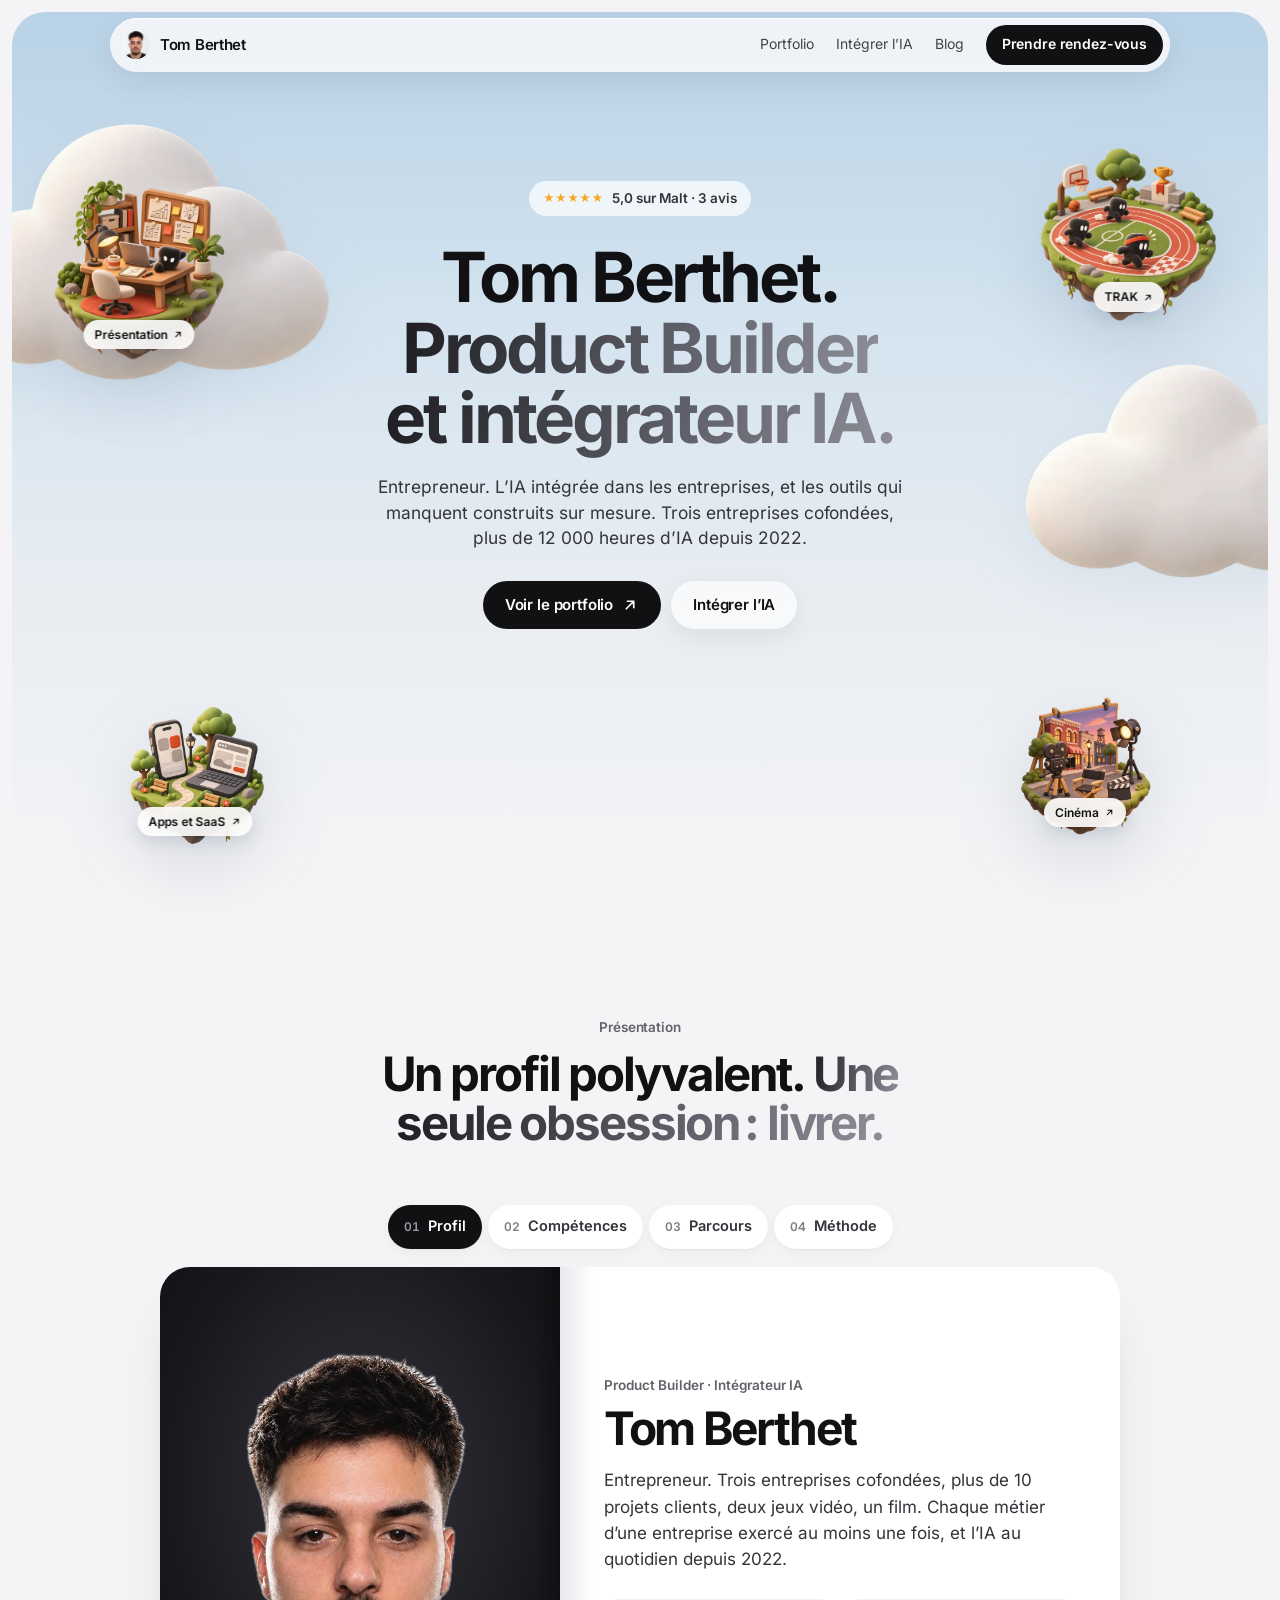
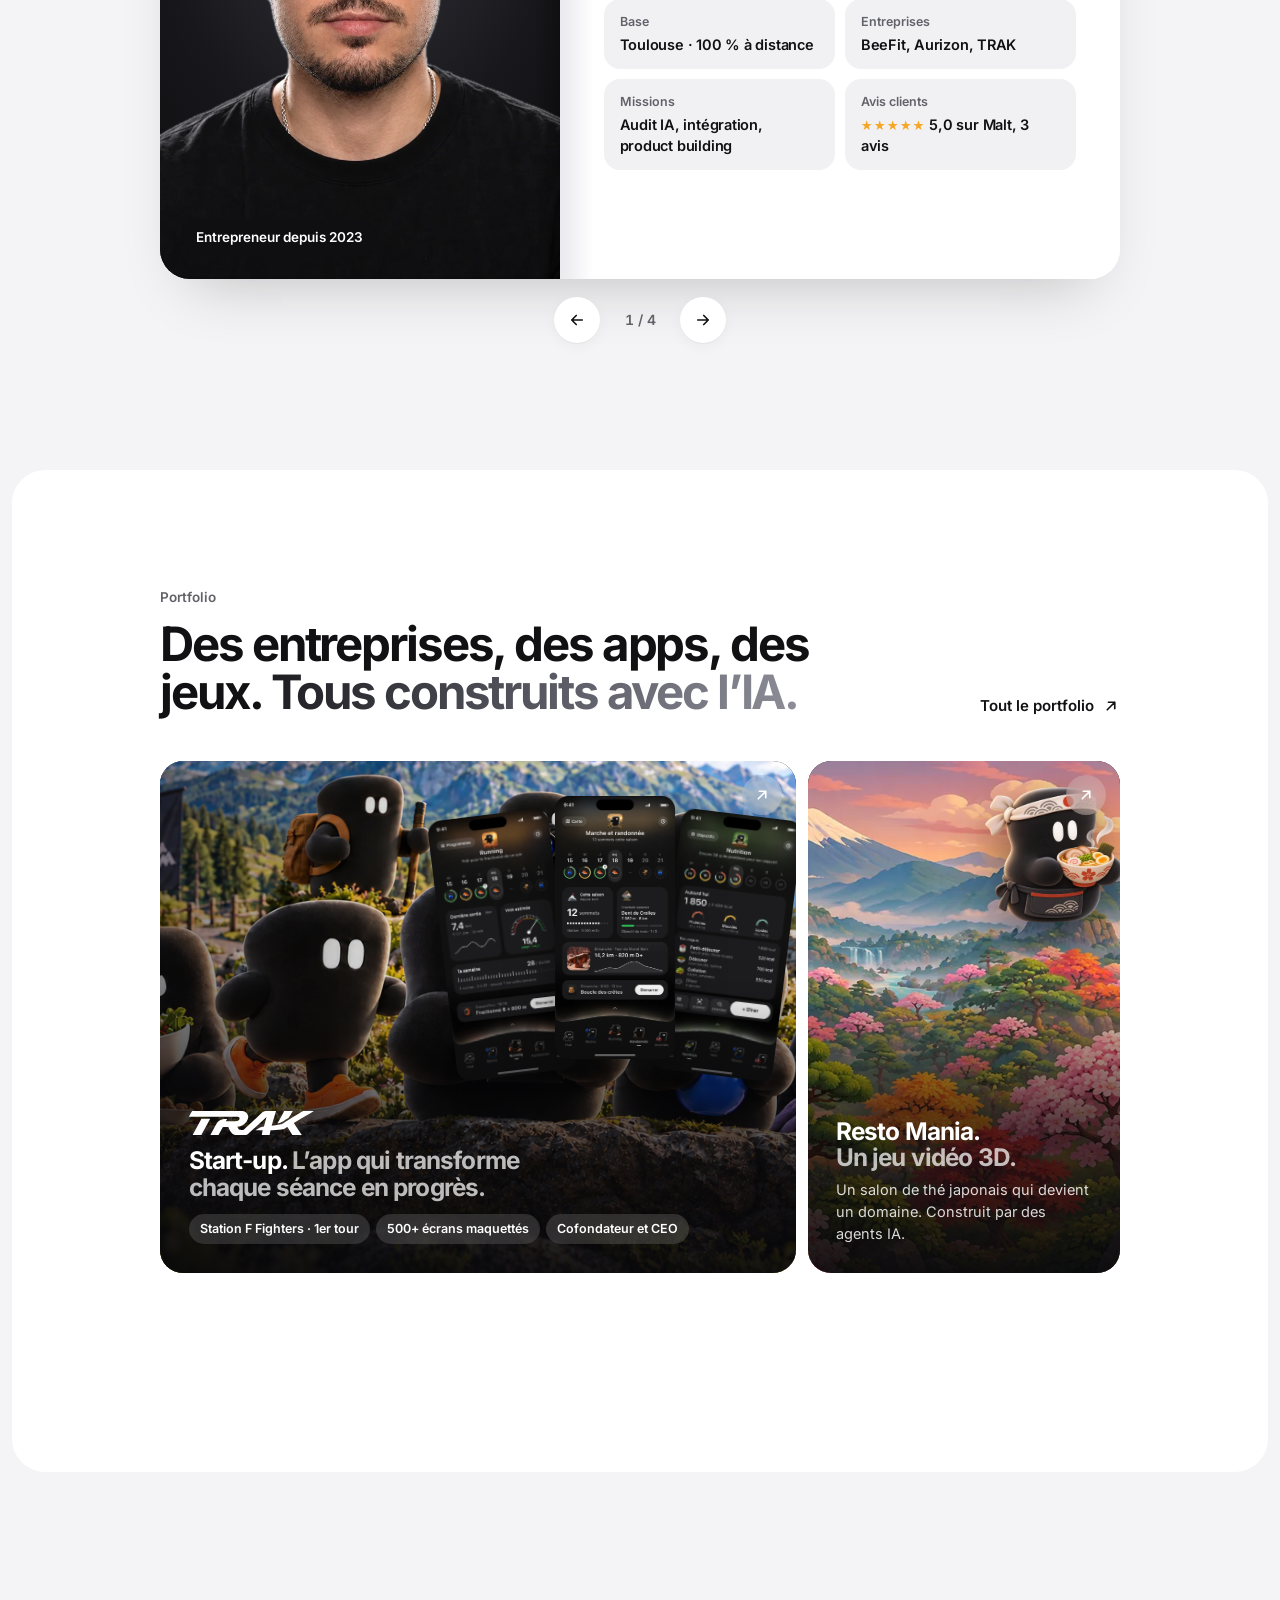
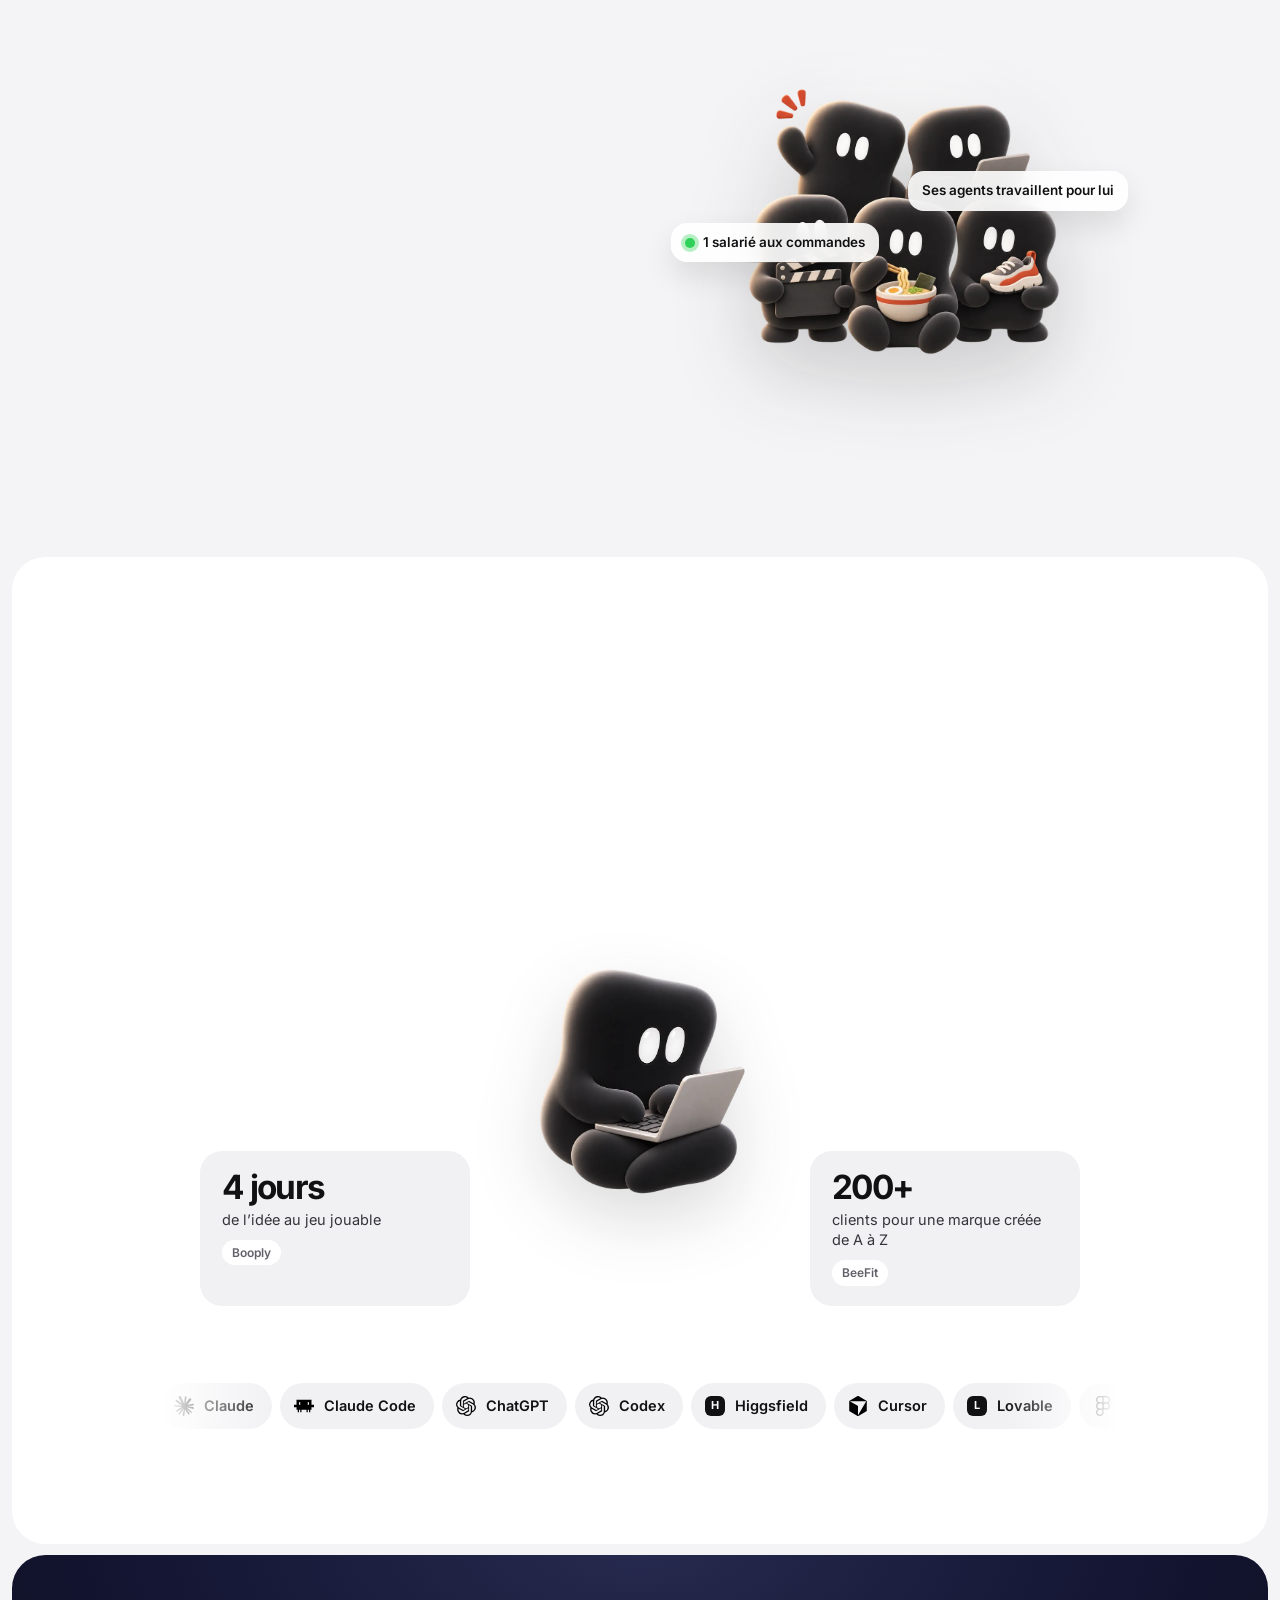
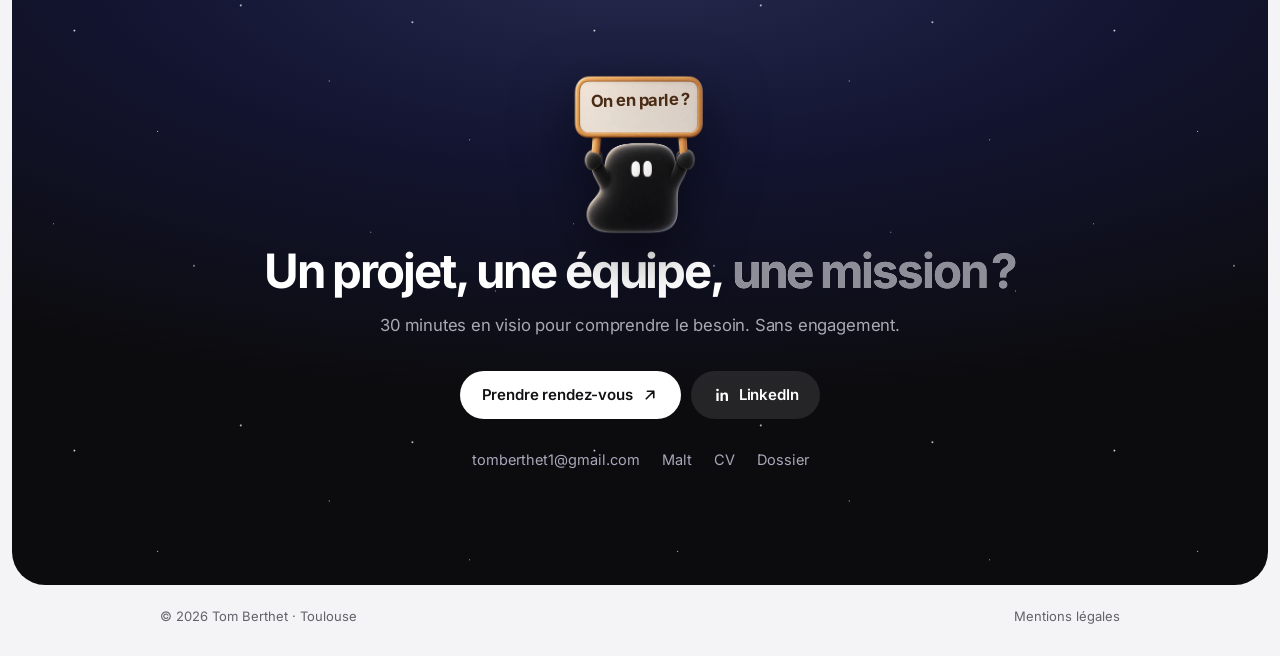
==== commit 4f247524: "Mise à jour du site Co-Authored-By: Claude Opus 5.5 <noreply@anthropic.com>" ====
--- a/index.html
+++ b/index.html
@@ -200,16 +200,16 @@
   <div class="mw vision">
     <div data-r>
       <p class="kicker">Intégrer l’IA</p>
-      <h2 class="big" id="t-collab">Chaque salarié, <em>le chef d’équipe de ses agents IA.</em></h2>
-      <p class="lead">Ne pas remplacer les équipes : les démultiplier. Formation sur le vrai quotidien, process refondus, nouvel environnement de travail et agents IA, avec un suivi chaque mois.</p>
-      <div class="cta"><a class="btn dark" href="integration-ia.html">Comprendre l’approche<svg class="i" aria-hidden="true"><use href="assets/icons.svg#go"/></svg></a><a class="btn white" href="integration-ia.html#contact">Prendre rendez-vous</a></div>
+      <h2 class="big" id="t-collab">Faites de chaque salarié <em>un chef d’équipe d’agents IA.</em></h2>
+      <p class="lead">L’IA ne remplace pas vos équipes. Elle démultiplie leurs compétences, leur productivité et leur capacité d’exécution. Tom Berthet l’intègre pour de vrai : audit, nouveaux process, formation, agents IA.</p>
+      <div class="cta"><a class="btn dark" href="integration-ia.html">Voir l’approche<svg class="i" aria-hidden="true"><use href="assets/icons.svg#go"/></svg></a><a class="btn white" href="integration-ia.html#contact">Prendre rendez-vous</a></div>
       <p class="also">Aussi : <a href="integration-ia.html?sujet=produit#contact">construire un produit</a> ou <a href="integration-ia.html?sujet=former#contact">former une équipe</a>.</p>
     </div>
     <div class="c-stage" aria-hidden="true">
       <span class="halo"></span>
       <img class="crew" src="assets/img/monde/max-groupe.webp" alt="" loading="lazy">
       <span class="float-chip fc1"><span class="dot" aria-hidden="true"></span>1 salarié aux commandes</span>
-      <span class="float-chip fc2">Formé · Équipé · Suivi</span>
+      <span class="float-chip fc2">Ses agents travaillent pour lui</span>
     </div>
   </div>
 </section>
--- a/assets/monde.css
+++ b/assets/monde.css
@@ -1125,3 +1125,13 @@
   #preuve .built .bt{min-height:220px}
   #preuve .built .bt h3{font-size:15px}
 }
+
+/* v15 : page Intégrer l'IA courte — constat en trois phrases, calcul seul */
+#constat .risk li{border-color:#FFFFFF2E}
+#constat .risk b{font-size:clamp(20px,1.9vw,26px);line-height:1.25;letter-spacing:-.03em}
+#constat .risk-stat{max-width:none;margin-top:clamp(28px,3.5vw,44px)}
+.calc-wrap{display:grid;grid-template-columns:minmax(0,.9fr) minmax(0,1.1fr);gap:clamp(24px,4vw,56px);align-items:center}
+.calc-wrap .sec-head{margin-bottom:0}
+.calc-wrap .calc{grid-template-columns:1fr}
+@media (max-width:900px){.calc-wrap{grid-template-columns:1fr}}
+#preuve .who .lead{margin-top:14px}
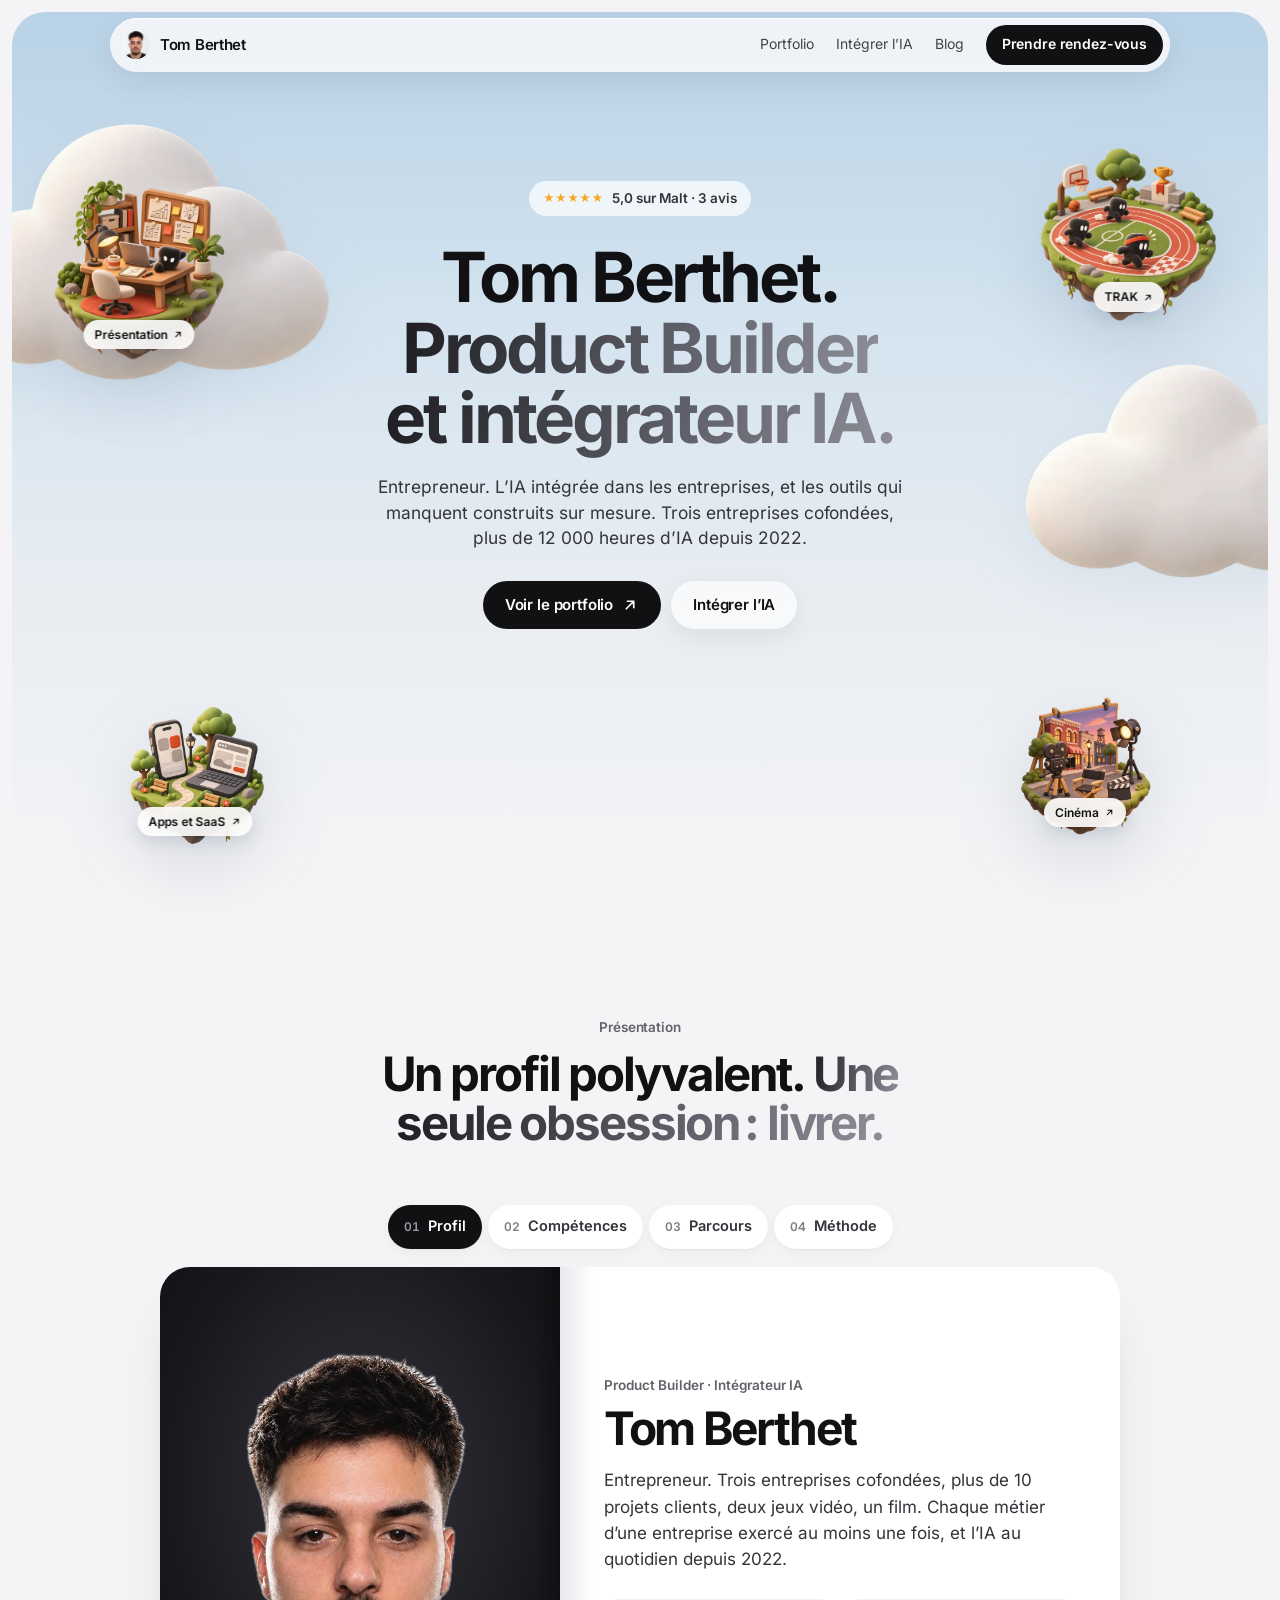
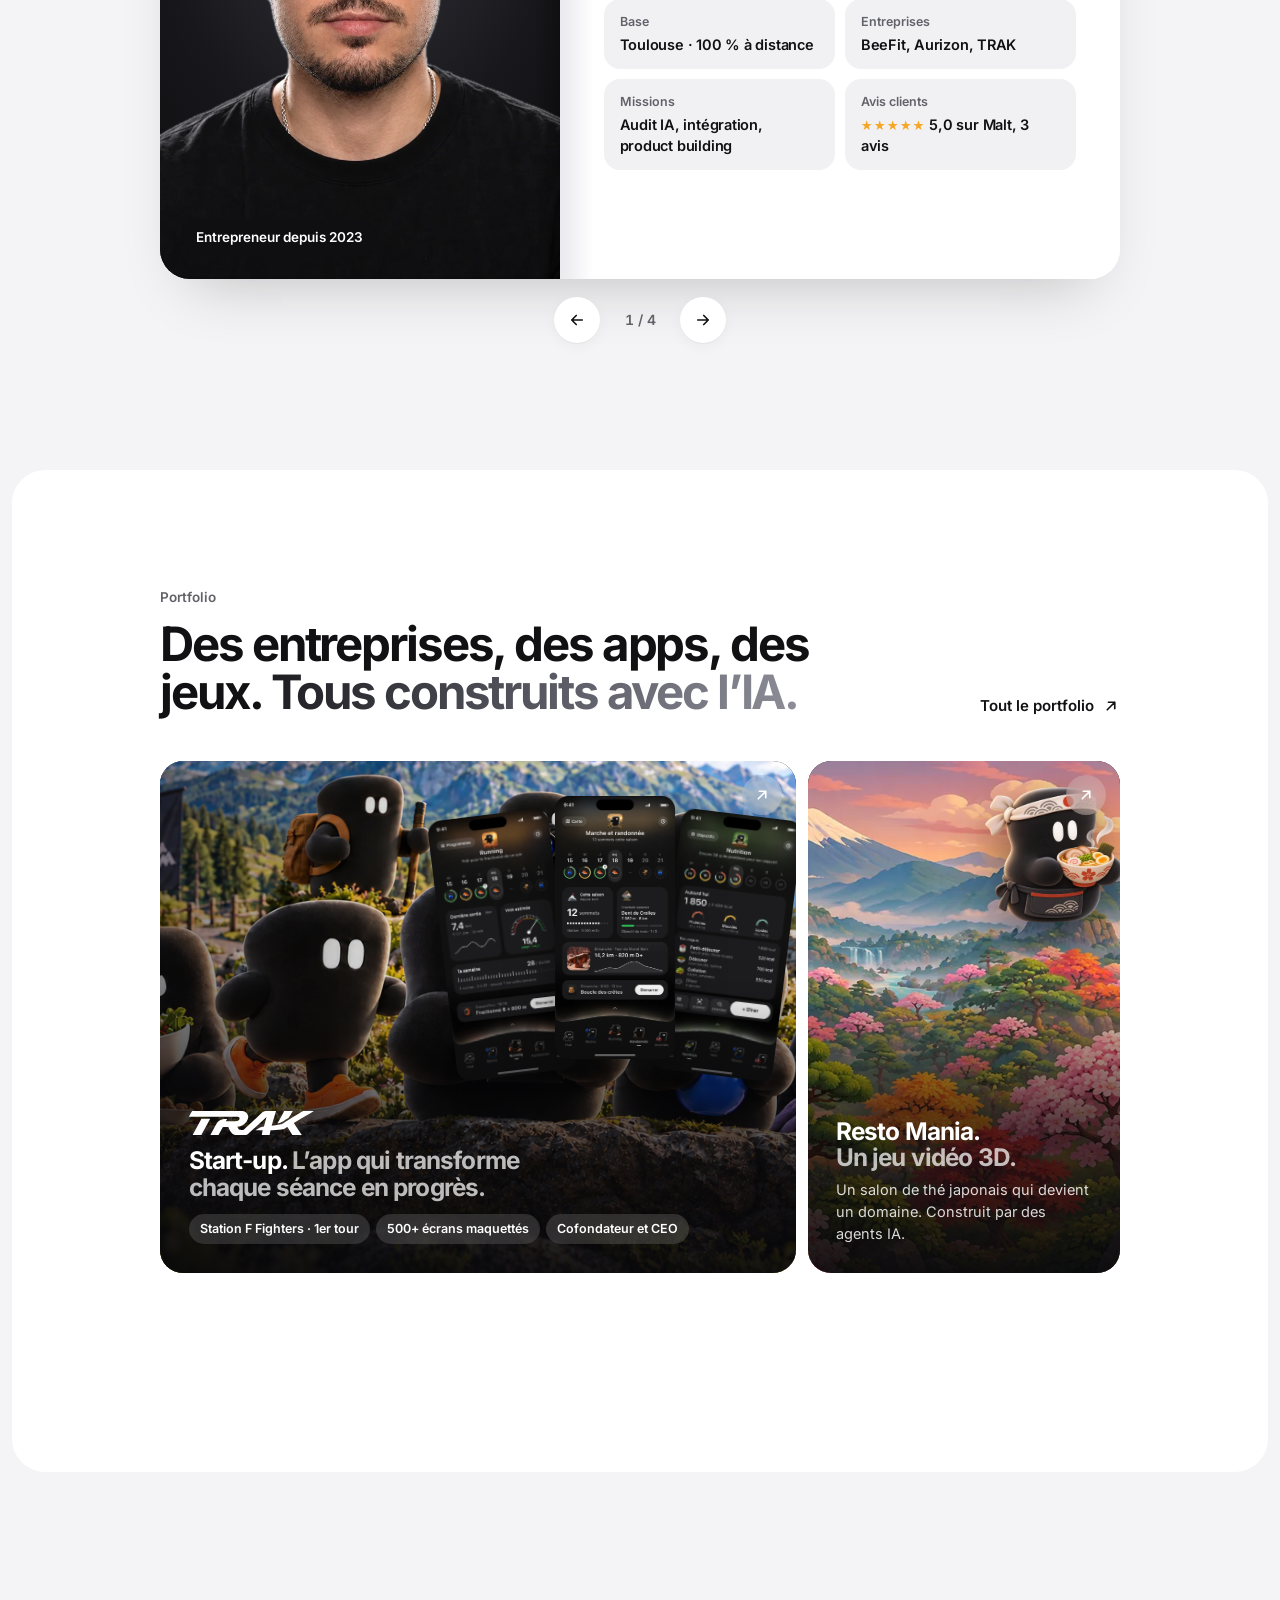
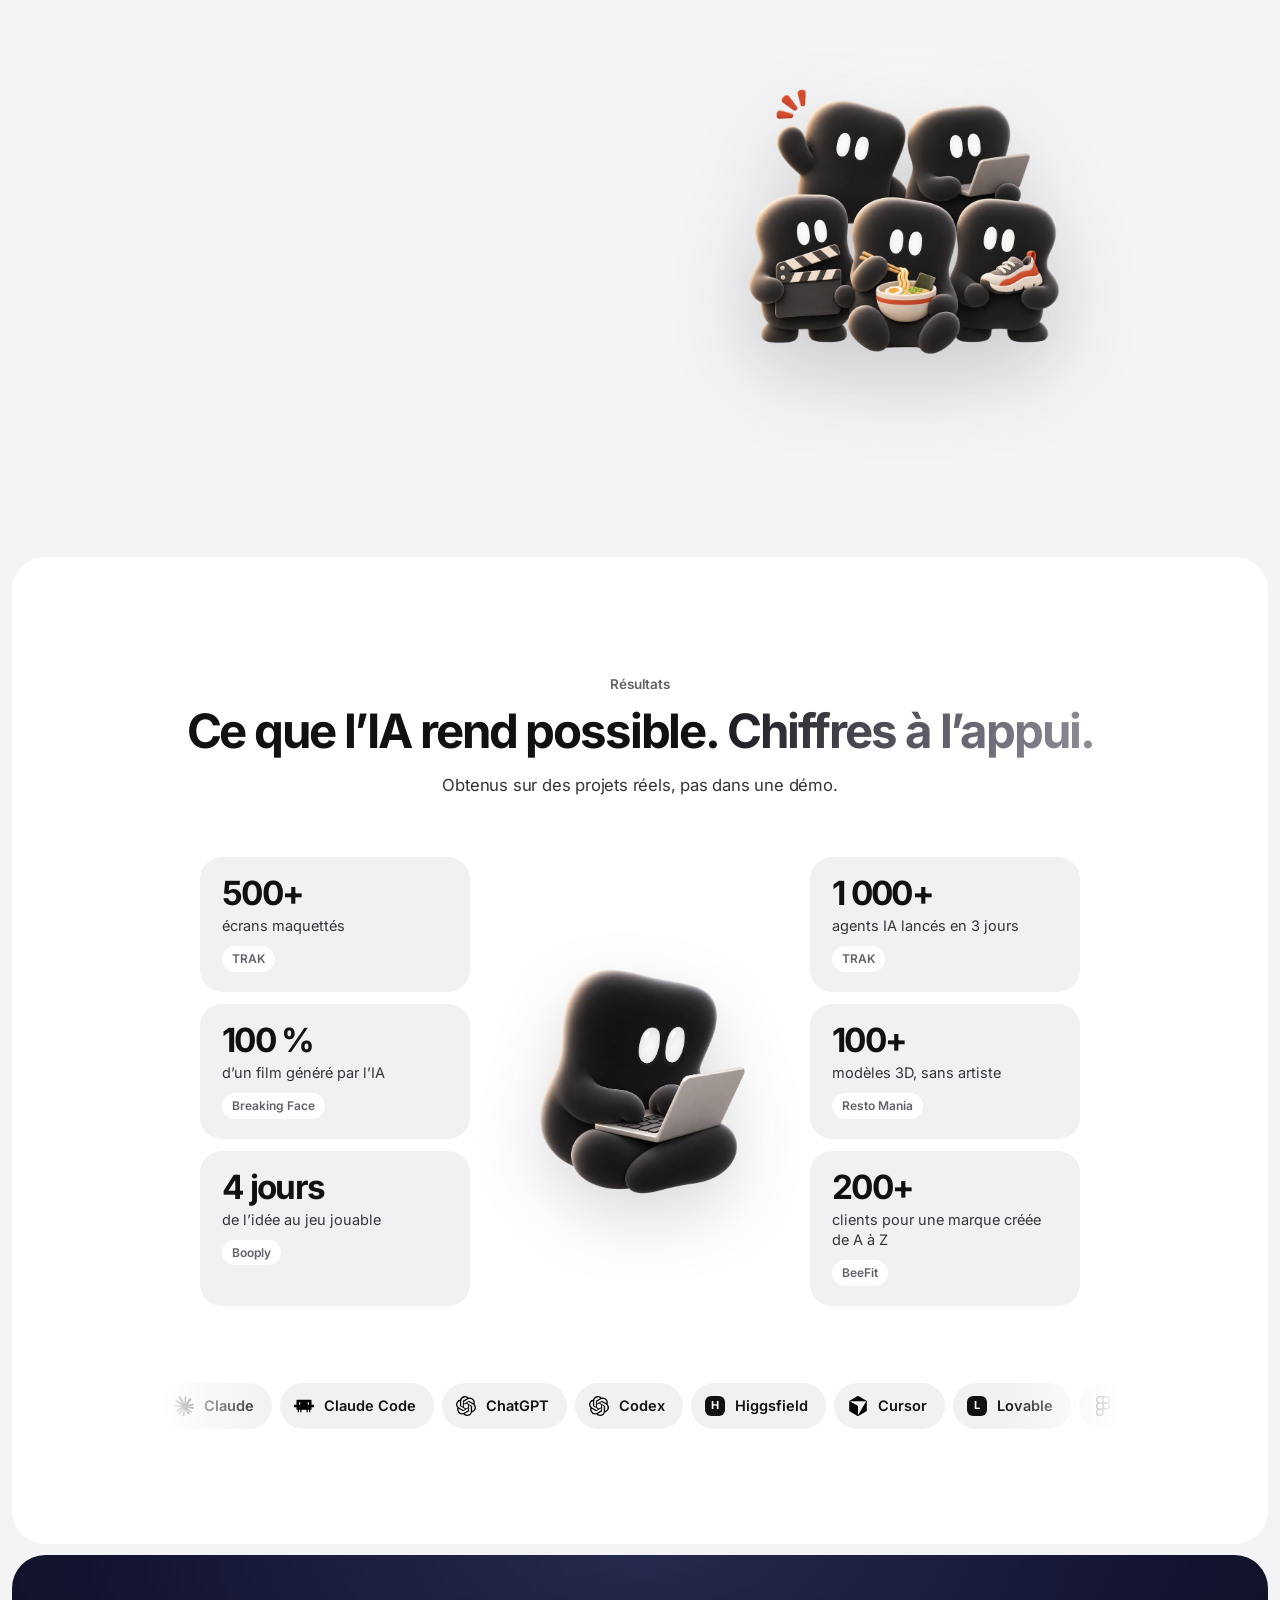
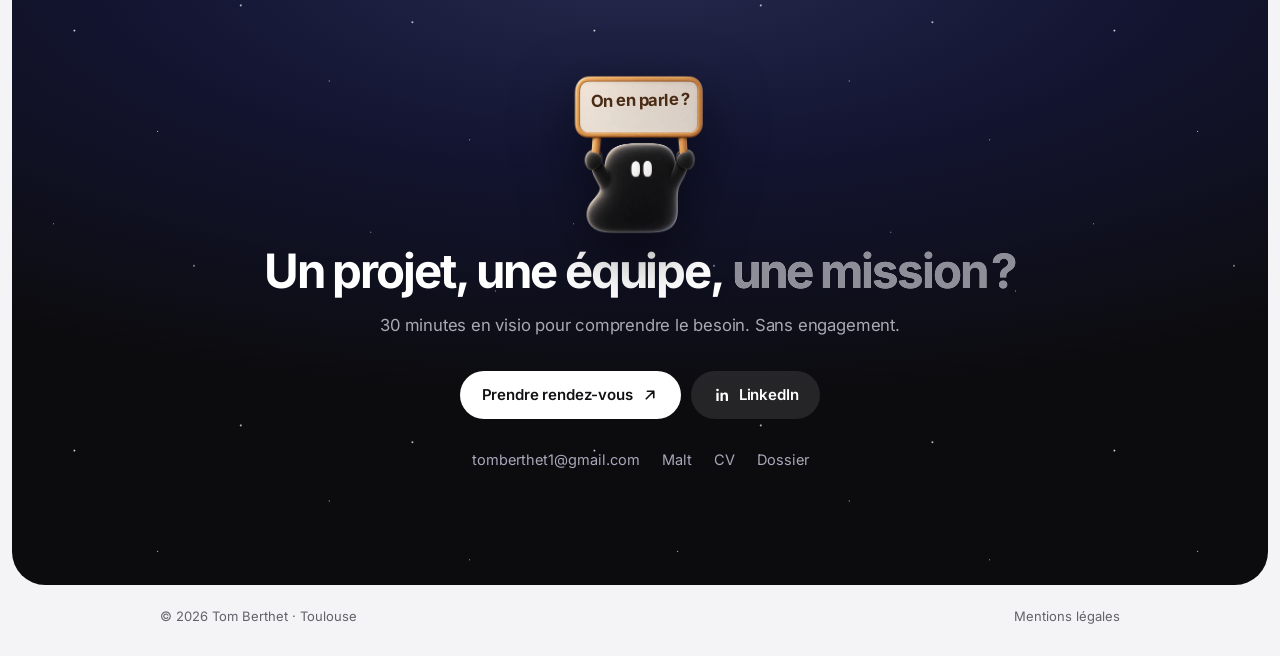
==== commit 6346756e: "Mise à jour du site Co-Authored-By: Claude Opus 5.5 <noreply@anthropic.com>" ====
--- a/index.html
+++ b/index.html
@@ -6,7 +6,7 @@
 <meta charset="utf-8">
 <meta name="viewport" content="width=device-width, initial-scale=1">
 <title>Tom Berthet · Product Builder et intégrateur IA</title>
-<meta name="description" content="Tom Berthet, Product Builder et intégrateur IA : audit et intégration de l’IA dans toute l’entreprise, outils internes sur mesure. Trois entreprises créées, 10+ projets clients.">
+<meta name="description" content="Tom Berthet, Product Builder et intégrateur IA : audit et intégration de l’IA dans toute l’entreprise, outils internes sur mesure. Trois entreprises cofondées, 10+ projets clients.">
 <meta property="og:title" content="Tom Berthet · Product Builder et intégrateur IA">
 <meta property="og:description" content="Auditer, intégrer, construire : l’IA dans toute l’entreprise. TRAK, Resto Mania, Breaking Face, Booply…">
 <meta property="og:image" content="https://trakproject.github.io/tomberthet-site/assets/og.jpg">
@@ -208,8 +208,6 @@
     <div class="c-stage" aria-hidden="true">
       <span class="halo"></span>
       <img class="crew" src="assets/img/monde/max-groupe.webp" alt="" loading="lazy">
-      <span class="float-chip fc1"><span class="dot" aria-hidden="true"></span>1 salarié aux commandes</span>
-      <span class="float-chip fc2">Ses agents travaillent pour lui</span>
     </div>
   </div>
 </section>
--- a/assets/monde.css
+++ b/assets/monde.css
@@ -1135,3 +1135,27 @@
 .calc-wrap .calc{grid-template-columns:1fr}
 @media (max-width:900px){.calc-wrap{grid-template-columns:1fr}}
 #preuve .who .lead{margin-top:14px}
+
+/* v16 : le constat en deux temps (abonnement contre IA intégrée), trois garanties */
+.vs2{display:grid;grid-template-columns:repeat(2,minmax(0,1fr));gap:var(--gut)}
+.vs2-c{display:flex;flex-direction:column;padding:clamp(24px,2.8vw,36px);border-radius:26px;background:var(--night2)}
+.vs2-c.on{background:#fff;color:var(--ink)}
+.vs2-k{font-size:13.5px;font-weight:600;color:#8E8E96}
+.vs2-c.on .vs2-k{color:var(--mute)}
+.vs2-logos{display:flex;flex-wrap:wrap;gap:8px;margin-top:18px}
+.vs2-logos span{display:inline-flex;align-items:center;gap:8px;padding:9px 14px;border-radius:99px;background:#fff;color:var(--ink);font-size:14.5px;font-weight:600}
+.vs2-logos img{width:18px;height:18px}
+.vs2-c.on .vs2-logos span{background:var(--ink);color:#fff}
+.vs2-eq{margin-top:22px;font-size:clamp(24px,2.4vw,32px);font-weight:700;letter-spacing:-.035em;line-height:1.1;color:#fff}
+.vs2-c.on .vs2-eq{color:var(--ink)}
+.vs2-s{margin-top:8px;font-size:15.5px;line-height:1.5;color:#B4B4BC}
+.vs2-c.on .vs2-s{color:var(--soft-ink)}
+.why-now{margin-top:clamp(40px,5vw,64px);max-width:860px}
+.why-t{margin-top:12px;font-size:clamp(24px,2.6vw,36px);font-weight:700;letter-spacing:-.035em;line-height:1.15;color:#fff;text-wrap:balance}
+.why-t em{font-style:normal;background:linear-gradient(100deg,#FFFFFF 0%,#C9C9D2 50%,#8E8E99 100%);-webkit-background-clip:text;background-clip:text;color:transparent}
+.why-now .risk-stat{margin-top:22px}
+.sure{list-style:none;display:grid;grid-template-columns:repeat(3,minmax(0,1fr));gap:var(--gut);margin:var(--gut) 0 0;padding:0}
+.sure li{padding:20px 22px;border-radius:20px;background:var(--tint)}
+.sure b{display:block;font-size:16.5px;letter-spacing:-.02em}
+.sure span{display:block;margin-top:6px;font-size:14.5px;line-height:1.5;color:var(--soft-ink)}
+@media (max-width:860px){.vs2,.sure{grid-template-columns:1fr}}
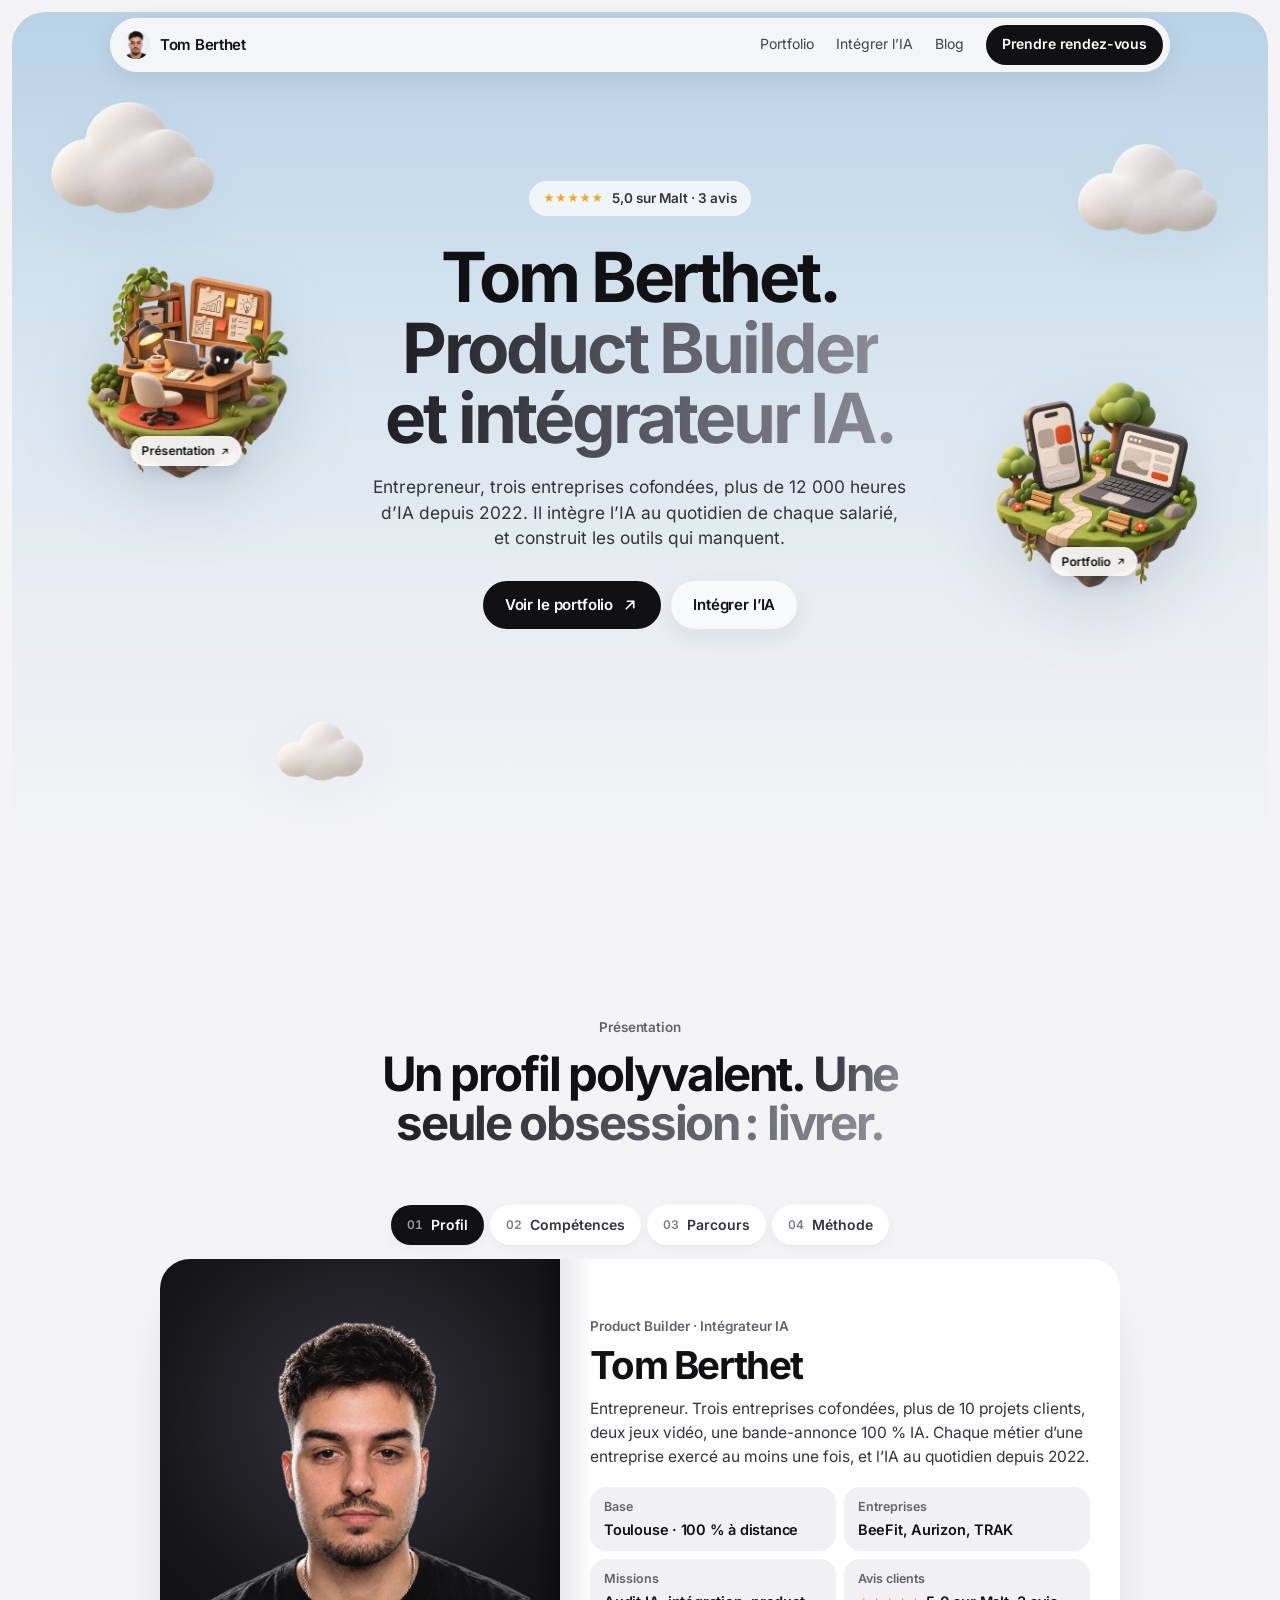
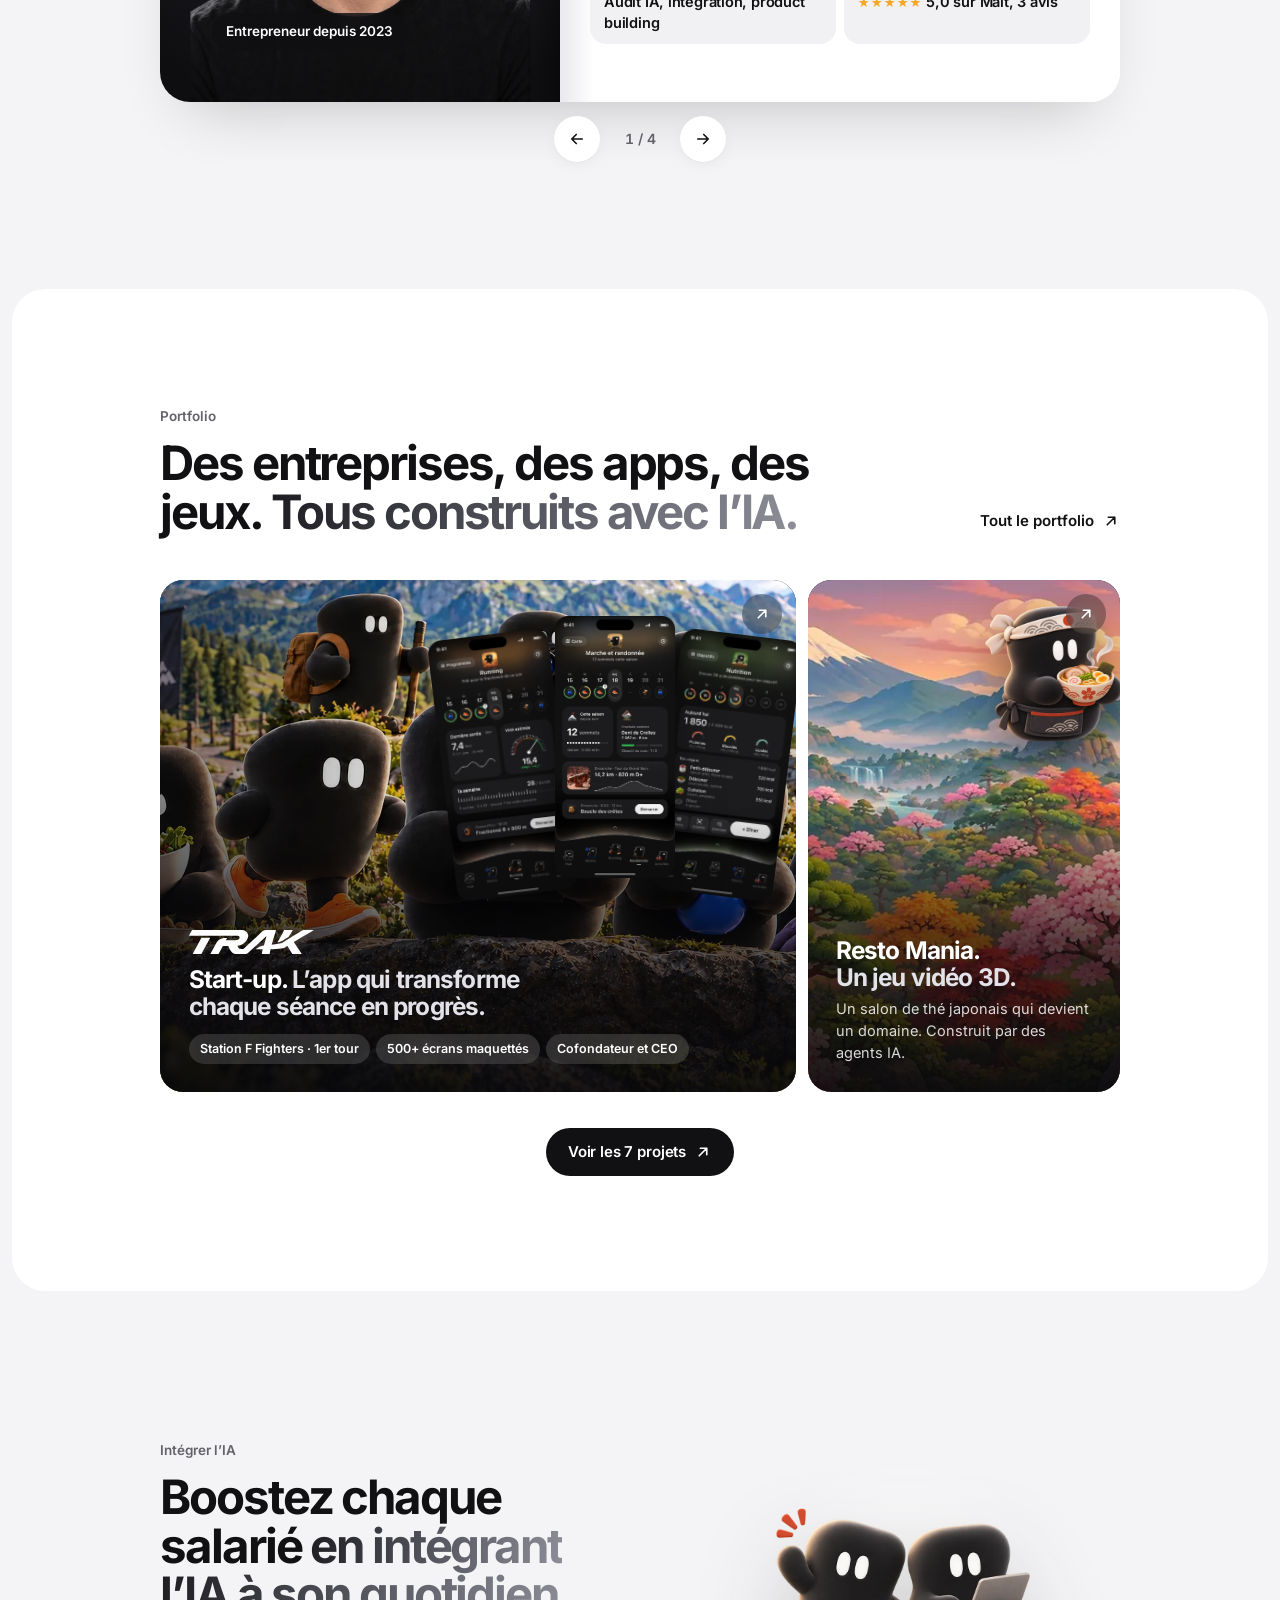
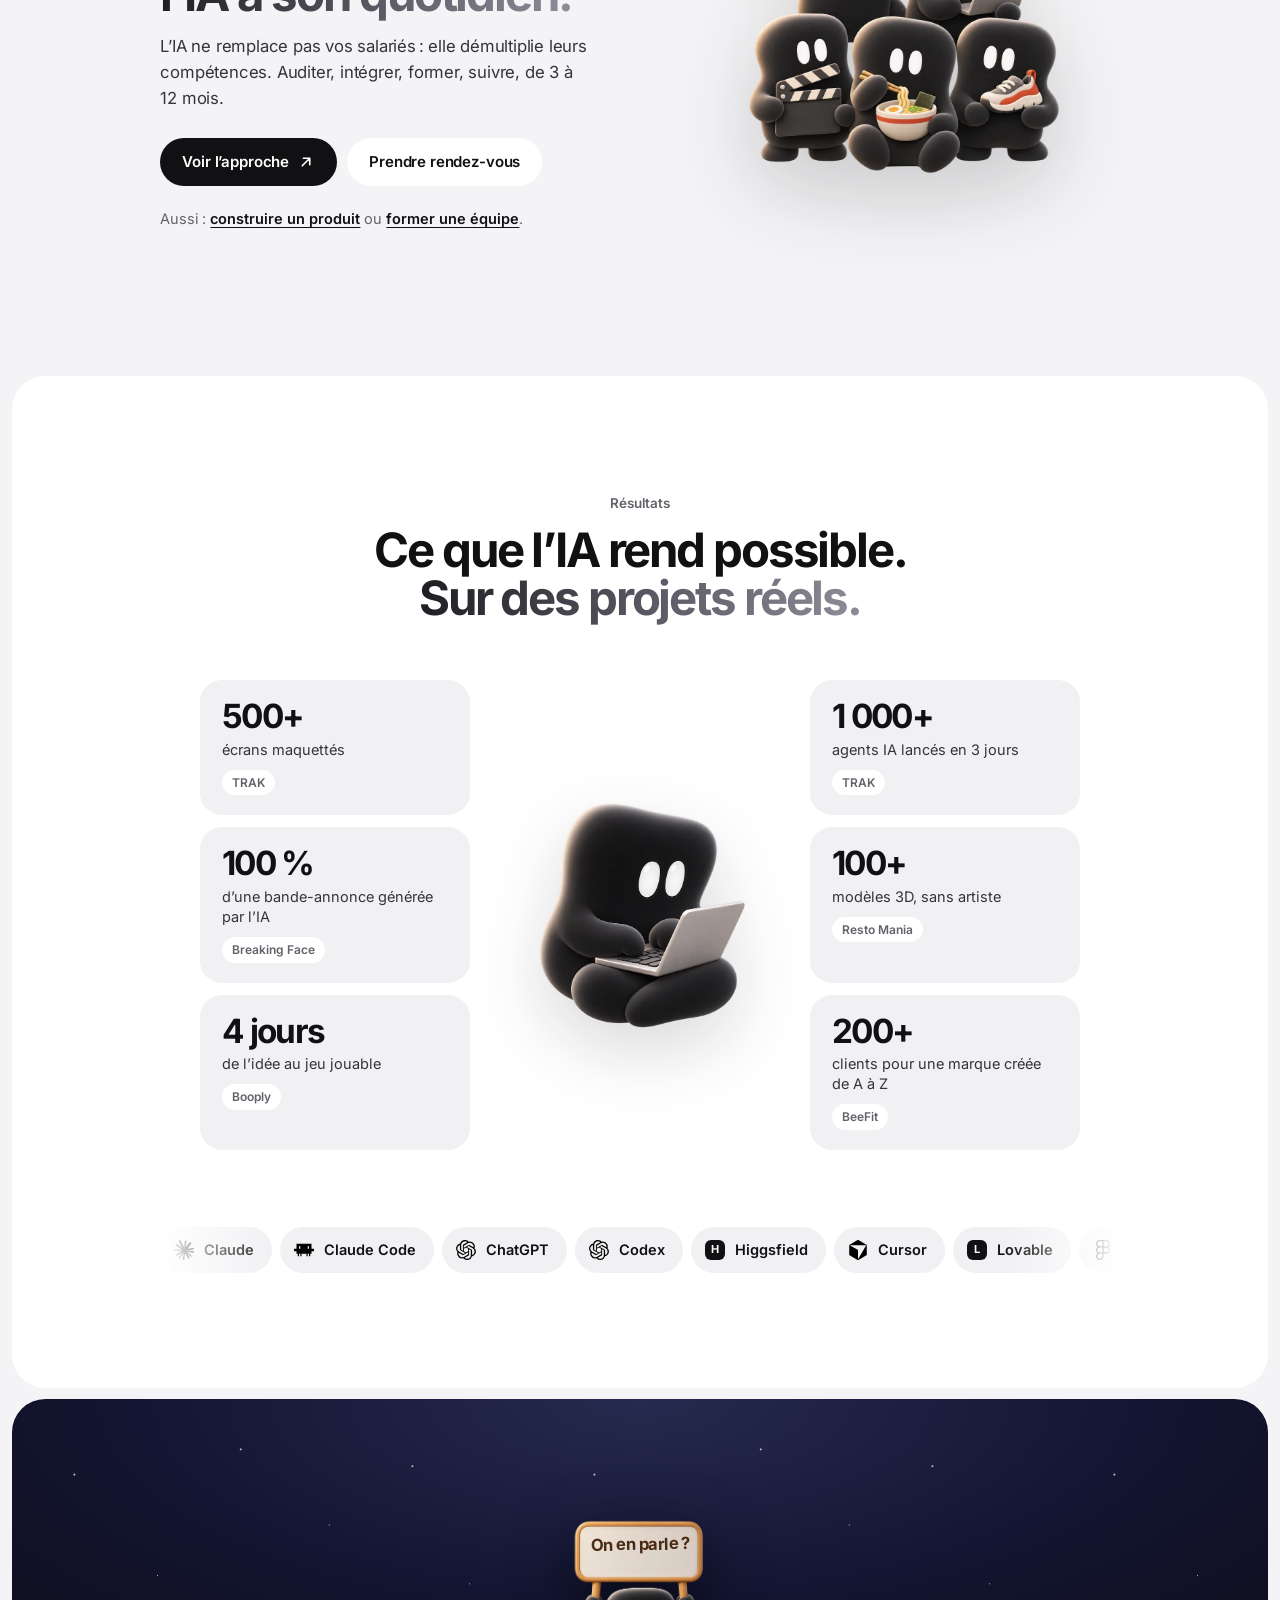
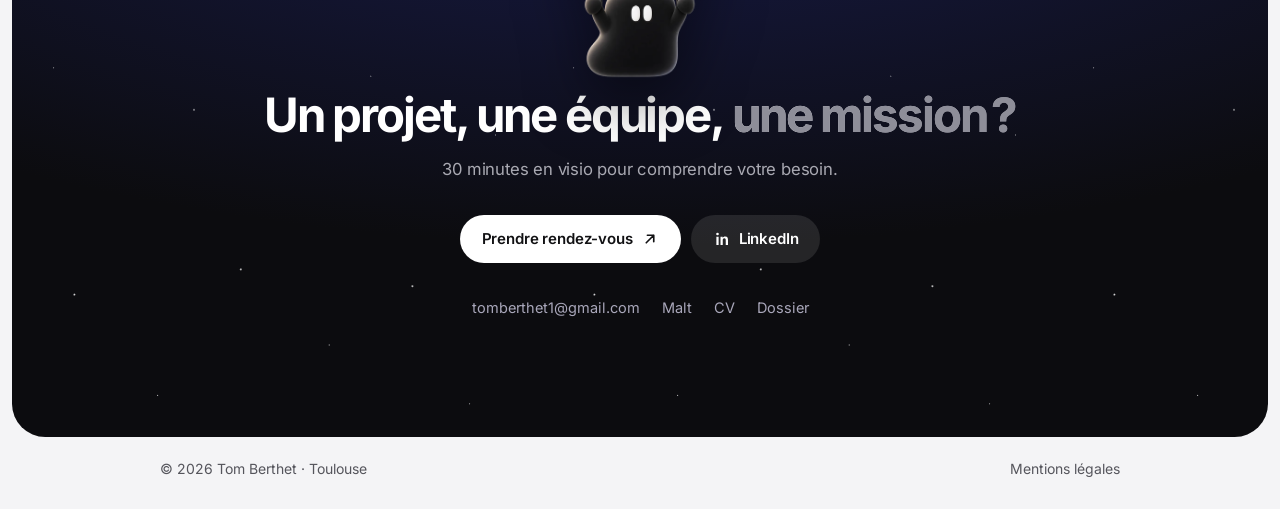
==== commit 16256841: "Mise à jour du site Co-Authored-By: Claude Opus 5.5 <noreply@anthropic.com>" ====
--- a/index.html
+++ b/index.html
@@ -6,9 +6,9 @@
 <meta charset="utf-8">
 <meta name="viewport" content="width=device-width, initial-scale=1">
 <title>Tom Berthet · Product Builder et intégrateur IA</title>
-<meta name="description" content="Tom Berthet, Product Builder et intégrateur IA : audit et intégration de l’IA dans toute l’entreprise, outils internes sur mesure. Trois entreprises cofondées, 10+ projets clients.">
+<meta name="description" content="Tom Berthet, entrepreneur, Product Builder et intégrateur IA : l’IA au quotidien de chaque salarié, et les outils qui manquent, construits sur mesure.">
 <meta property="og:title" content="Tom Berthet · Product Builder et intégrateur IA">
-<meta property="og:description" content="Auditer, intégrer, construire : l’IA dans toute l’entreprise. TRAK, Resto Mania, Breaking Face, Booply…">
+<meta property="og:description" content="Boostez chaque salarié en intégrant l’IA à son quotidien. Auditer, intégrer, former, suivre. Et les outils qui manquent, construits sur mesure.">
 <meta property="og:image" content="https://trakproject.github.io/tomberthet-site/assets/og.jpg">
 <meta property="og:url" content="https://trakproject.github.io/tomberthet-site/">
 <meta property="og:type" content="website">
@@ -21,7 +21,7 @@
 <link rel="preload" href="assets/fonts/Inter-700.woff2" as="font" type="font/woff2" crossorigin>
 <link rel="stylesheet" href="assets/site.css">
 <link rel="stylesheet" href="assets/monde.css">
-<script type="application/ld+json">{"@context":"https://schema.org","@type":"Person","name":"Tom Berthet","jobTitle":"Product Builder et intégrateur IA","description":"Audit et intégration de l’IA dans toute l’entreprise, outils internes sur mesure. Cofondateur de TRAK, Aurizon et BeeFit.","url":"https://trakproject.github.io/tomberthet-site/","address":{"@type":"PostalAddress","addressLocality":"Toulouse","addressCountry":"FR"},"sameAs":["https://www.linkedin.com/in/tomberthet1/","https://www.malt.fr/profile/tomberthet"],"knowsAbout":["Intégration de l’IA en entreprise","Audit IA","Agents IA","Automatisation","Product building","Applications mobiles","SaaS","Jeu vidéo","Film génératif"]}</script>
+<script type="application/ld+json">{"@context":"https://schema.org","@type":"Person","name":"Tom Berthet","jobTitle":"Product Builder et intégrateur IA","description":"Audit et intégration de l’IA dans toute l’entreprise, outils internes sur mesure. Cofondateur de TRAK, Aurizon et BeeFit.","url":"https://trakproject.github.io/tomberthet-site/","address":{"@type":"PostalAddress","addressLocality":"Toulouse","addressCountry":"FR"},"sameAs":["https://www.linkedin.com/in/tomberthet1/","https://www.malt.fr/profile/tomberthet"],"knowsAbout":["Intégration de l’IA en entreprise","Audit IA","Agents IA","Automatisation","Product building","Applications mobiles","SaaS","Jeu vidéo","Bande-annonce générée par IA"]}</script>
 <script>document.documentElement.classList.add('js');setTimeout(()=>{if(!document.querySelector('[data-r].in'))document.documentElement.classList.add('rv')},2500)</script>
 </head>
 <body class="monde">
@@ -38,22 +38,21 @@
 
 <main id="contenu">
 
-<!-- 1. Le ciel : qui est Tom, en une phrase. Les îles mènent aux projets. -->
+<!-- 1. Le ciel : qui est Tom, en une phrase. Deux îles : la présentation et le portfolio. Nuages petits et entiers. -->
 <section class="panel ciel" id="ciel" aria-labelledby="titre">
   <div class="sky" aria-hidden="true">
     <img class="cloud c1" src="assets/img/monde/nuage-1.webp" alt="" data-depth=".25">
     <img class="cloud c2" src="assets/img/monde/nuage-3.webp" alt="" data-depth=".45">
-  </div>
-  <div class="isles">
-    <a class="isle i1" href="trak.html" style="--k:-18" data-depth=".5"><img src="assets/img/monde/ile-stade.webp" alt="" fetchpriority="high"><span class="tag">TRAK<svg class="i" aria-hidden="true"><use href="assets/icons.svg#go"/></svg></span><span class="sr">Voir TRAK</span></a>
-    <a class="isle i2" href="#profil" style="--k:-24" data-depth=".35"><img src="assets/img/monde/ile-atelier.webp" alt=""><span class="tag">Présentation<svg class="i" aria-hidden="true"><use href="assets/icons.svg#go"/></svg></span><span class="sr">Voir la présentation</span></a>
-    <a class="isle i3" href="breaking-face.html" style="--k:-14" data-depth=".7"><img src="assets/img/monde/ile-cinema.webp" alt=""><span class="tag">Cinéma<svg class="i" aria-hidden="true"><use href="assets/icons.svg#go"/></svg></span><span class="sr">Voir Breaking Face</span></a>
-    <a class="isle i4" href="portfolio.html" style="--k:-10" data-depth=".8"><img src="assets/img/monde/ile-apps.webp" alt=""><span class="tag">Apps et SaaS<svg class="i" aria-hidden="true"><use href="assets/icons.svg#go"/></svg></span><span class="sr">Voir le portfolio</span></a>
+    <img class="cloud c3" src="assets/img/monde/nuage-2.webp" alt="" data-depth=".35">
+  </div>
+  <div class="isles duo">
+    <a class="isle j1" href="#profil" style="--k:-20" data-depth=".4"><img src="assets/img/monde/ile-atelier.webp" alt="" fetchpriority="high"><span class="tag">Présentation<svg class="i" aria-hidden="true"><use href="assets/icons.svg#go"/></svg></span><span class="sr">Voir la présentation</span></a>
+    <a class="isle j2" href="portfolio.html" style="--k:-14" data-depth=".6"><img src="assets/img/monde/ile-apps.webp" alt=""><span class="tag">Portfolio<svg class="i" aria-hidden="true"><use href="assets/icons.svg#go"/></svg></span><span class="sr">Voir le portfolio</span></a>
   </div>
   <div class="ciel-txt">
     <a class="chip-stars" href="https://www.malt.fr/profile/tomberthet"><span class="stars" aria-hidden="true">★★★★★</span>5,0 sur Malt · 3 avis</a>
     <h1 class="mega" id="titre">Tom Berthet. <em>Product Builder et intégrateur IA.</em></h1>
-    <p class="sub">Entrepreneur. L’IA intégrée dans les entreprises, et les outils qui manquent construits sur mesure. Trois entreprises cofondées, plus de 12 000 heures d’IA depuis 2022.</p>
+    <p class="sub">Entrepreneur, trois entreprises cofondées, plus de 12 000 heures d’IA depuis 2022. Il intègre l’IA au quotidien de chaque salarié, et construit les outils qui manquent.</p>
     <div class="cta">
       <a class="btn dark" href="portfolio.html">Voir le portfolio<svg class="i" aria-hidden="true"><use href="assets/icons.svg#go"/></svg></a>
       <a class="btn glass" href="integration-ia.html">Intégrer l’IA</a>
@@ -86,7 +85,7 @@
           <div class="pg pg-r">
             <p class="pg-k">Product Builder · Intégrateur IA</p>
             <h3>Tom Berthet</h3>
-            <p class="pg-lead">Entrepreneur. Trois entreprises cofondées, plus de 10 projets clients, deux jeux vidéo, un film. Chaque métier d’une entreprise exercé au moins une fois, et l’IA au quotidien depuis 2022.</p>
+            <p class="pg-lead">Entrepreneur. Trois entreprises cofondées, plus de 10 projets clients, deux jeux vidéo, une bande-annonce 100 % IA. Chaque métier d’une entreprise exercé au moins une fois, et l’IA au quotidien depuis 2022.</p>
             <dl class="facts">
               <div><dt>Base</dt><dd>Toulouse · 100 % à distance</dd></div>
               <div><dt>Entreprises</dt><dd>BeeFit, Aurizon, TRAK</dd></div>
@@ -200,8 +199,8 @@
   <div class="mw vision">
     <div data-r>
       <p class="kicker">Intégrer l’IA</p>
-      <h2 class="big" id="t-collab">Faites de chaque salarié <em>un chef d’équipe d’agents IA.</em></h2>
-      <p class="lead">L’IA ne remplace pas vos équipes. Elle démultiplie leurs compétences, leur productivité et leur capacité d’exécution. Tom Berthet l’intègre pour de vrai : audit, nouveaux process, formation, agents IA.</p>
+      <h2 class="big" id="t-collab">Boostez chaque salarié <em>en intégrant l’IA à son quotidien.</em></h2>
+      <p class="lead">L’IA ne remplace pas vos salariés : elle démultiplie leurs compétences. Auditer, intégrer, former, suivre, de 3 à 12 mois.</p>
       <div class="cta"><a class="btn dark" href="integration-ia.html">Voir l’approche<svg class="i" aria-hidden="true"><use href="assets/icons.svg#go"/></svg></a><a class="btn white" href="integration-ia.html#contact">Prendre rendez-vous</a></div>
       <p class="also">Aussi : <a href="integration-ia.html?sujet=produit#contact">construire un produit</a> ou <a href="integration-ia.html?sujet=former#contact">former une équipe</a>.</p>
     </div>
@@ -217,15 +216,14 @@
   <div class="mw">
     <div class="sec-head center" data-r>
       <p class="kicker">Résultats</p>
-      <h2 class="big" id="t-ia">Ce que l’IA rend possible. <em>Chiffres à l’appui.</em></h2>
-      <p class="lead">Obtenus sur des projets réels, pas dans une démo.</p>
+      <h2 class="big" id="t-ia">Ce que l’IA rend possible. <em>Sur des projets réels.</em></h2>
     </div>
     <div class="orbit">
       <img class="orbit-max" src="assets/img/monde/max-ordinateur.webp" alt="MAX travaille sur son ordinateur" loading="lazy">
       <ul class="proofs">
         <li data-r><b>500+</b><span>écrans maquettés</span><small>TRAK</small></li>
         <li data-r style="--d:.05s"><b>1 000+</b><span>agents IA lancés en 3 jours</span><small>TRAK</small></li>
-        <li data-r style="--d:.1s"><b>100 %</b><span>d’un film généré par l’IA</span><small>Breaking Face</small></li>
+        <li data-r style="--d:.1s"><b>100 %</b><span>d’une bande-annonce générée par l’IA</span><small>Breaking Face</small></li>
         <li data-r style="--d:.15s"><b>100+</b><span>modèles 3D, sans artiste</span><small>Resto Mania</small></li>
         <li data-r style="--d:.2s"><b>4 jours</b><span>de l’idée au jeu jouable</span><small>Booply</small></li>
         <li data-r style="--d:.25s"><b>200+</b><span>clients pour une marque créée de A à Z</span><small>BeeFit</small></li>
@@ -246,7 +244,7 @@
   <div class="mw">
     <div class="nuit-max"><img src="assets/img/monde/max-pancarte.webp" alt="" loading="lazy"><span aria-hidden="true">On en parle ?</span></div>
     <h2 class="big" id="t-contact">Un projet, une équipe, <em>une mission ?</em></h2>
-    <p class="lead">30 minutes en visio pour comprendre le besoin. Sans engagement.</p>
+    <p class="lead">30 minutes en visio pour comprendre votre besoin.</p>
     <div class="cta">
       <a class="btn white" href="integration-ia.html#contact">Prendre rendez-vous<svg class="i" aria-hidden="true"><use href="assets/icons.svg#go"/></svg></a>
       <a class="btn ghost-w" href="https://www.linkedin.com/in/tomberthet1/"><svg class="i" aria-hidden="true"><use href="assets/icons.svg#linkedin"/></svg>LinkedIn</a>
--- a/assets/monde.css
+++ b/assets/monde.css
@@ -1159,3 +1159,145 @@
 .sure b{display:block;font-size:16.5px;letter-spacing:-.02em}
 .sure span{display:block;margin-top:6px;font-size:14.5px;line-height:1.5;color:var(--soft-ink)}
 @media (max-width:860px){.vs2,.sure{grid-template-columns:1fr}}
+
+/* v17 : le constat au style des cartes du blog, logos des IA, missions */
+.feat-main.static:hover{transform:none}
+.ai-logos{display:flex;flex-wrap:wrap;gap:8px;margin-top:auto;padding-top:26px}
+.ai-logos span{display:inline-flex;align-items:center;gap:9px;padding:9px 15px 9px 11px;border-radius:99px;background:#fff;color:var(--ink);font-size:15px;font-weight:600}
+.ai-logos img{width:20px;height:20px}
+.feat-main .ai-cap{margin-top:14px;font-size:clamp(18px,1.5vw,21px);font-weight:700;letter-spacing:-.02em;color:#fff}
+.feat-parts .fp{display:flex;align-items:center;gap:16px;height:100%;padding:18px 22px;border-radius:22px;background:#fff;font-size:clamp(17px,1.4vw,20px);font-weight:700;letter-spacing:-.025em;line-height:1.2}
+.feat-parts .fp img{width:64px;height:auto;flex:none;filter:drop-shadow(0 10px 12px #0002)}
+.feat-parts .fp small{display:block;font-size:12.5px;font-weight:700;color:var(--mute);letter-spacing:0;margin-bottom:4px}
+#constat .note a{color:var(--mute);font-weight:500}
+#idee .calc{background:var(--tint)}
+#idee .calc-g:not(.on){background:#fff}
+#idee .calc-tag{background:#fff}
+#ensemble .sure li{display:flex;flex-direction:column;background:#fff;padding:22px 24px}
+#ensemble .sure span{margin-bottom:14px}
+#ensemble .sure a{margin-top:auto;font-size:14.5px;font-weight:600;text-decoration:underline;text-underline-offset:3px}
+
+/* =====================================================================
+   v18 (challenge final) : accueil — deux îles autour du titre, nuages petits et entiers ; carnet plus compact,
+   cartes qui défilent au doigt sur téléphone (assets/carnet.js)
+   ===================================================================== */
+.isles.duo .isle{width:clamp(170px,16.5vw,250px)}
+.j1{left:5.5%;top:27%}
+.j2{right:5.5%;top:40%}
+.j2 img{animation-delay:-2.5s}
+.ciel .c1{left:3%;top:10%;width:min(13vw,190px);opacity:.95}
+.ciel .c2{right:4%;top:15%;width:min(11vw,160px);opacity:.9;animation-duration:30s}
+.ciel .c3{left:21%;top:auto;bottom:12%;width:min(7vw,100px);opacity:.85;animation-duration:24s}
+@media (min-width:641px) and (max-width:1100px){
+  .isles.duo .isle{width:clamp(140px,19vw,190px)}
+  .j1{left:3%;top:10%}.j2{right:3%;top:auto;bottom:7%}
+  .ciel .c1{left:2%;top:auto;bottom:10%;width:18vw}.ciel .c2{right:3%;top:9%;width:15vw}.ciel .c3{display:none}
+}
+@media (max-width:640px){
+  .isles.duo .isle{width:112px}
+  .j1{left:1%;top:9%}.j2{right:1%;top:9%}
+  .ciel .c1{left:30%;top:7%;width:22vw;display:block}.ciel .c2{right:6%;top:auto;bottom:4%;width:26vw;display:block}.ciel .c3{display:none}
+}
+
+/* Carnet plus compact sur ordinateur */
+.carnet{max-width:1000px}
+.spread{min-height:420px}
+.pg{padding:clamp(22px,2.6vw,36px)}
+.pg-title{font-size:clamp(24px,2.3vw,32px)}
+.pg-note{font-size:14.5px}
+.pg-obj{width:min(40%,180px)}
+.pg-r h3{font-size:clamp(30px,3vw,42px)}
+.pg-lead{margin-top:12px;font-size:15.5px}
+.facts{margin-top:18px;gap:8px}
+.facts div{padding:11px 14px}
+.skills{gap:8px}.skills li{padding:13px 15px}.skills h4,.gest h4{font-size:15px}.skills p,.gest p{font-size:13.5px;margin-top:4px}
+.road li{padding:9px 14px}.road b{font-size:16px}.road p{font-size:14px}
+.gest{gap:8px}.gest li{padding:12px 16px}
+.c-tabs{margin-bottom:14px}.c-tabs button{height:40px;font-size:14px}
+.c-nav{margin-top:14px}
+
+/* Téléphone et tablette : les quatre pages en cartes qui défilent horizontalement */
+@media (max-width:860px){
+  html.js .c-book{display:flex;gap:12px;overflow-x:auto;scroll-snap-type:x mandatory;scrollbar-width:none;overscroll-behavior-x:contain;
+    margin-inline:calc(-1 * var(--pad,20px));padding:4px var(--pad,20px) 16px;scroll-padding-inline:var(--pad,20px)}
+  html.js .c-book::-webkit-scrollbar{display:none}
+  html.js .spread,html.js .spread:not(.is-on){display:grid;visibility:visible;opacity:1;pointer-events:auto;flex:0 0 min(86%,440px);scroll-snap-align:start;align-self:flex-start;grid-area:auto;min-height:0;border-radius:24px;box-shadow:0 18px 36px -24px #0000004D}
+  html.js .spread .pg-l,html.js .spread .pg-r{animation:none!important}
+  .pg{padding:18px}
+  .pg-l{min-height:0}
+  .pg-l:not(.pg-photo){padding:18px 18px 16px}
+  .pg-l:not(.pg-photo) .pg-obj,.pg-l:not(.pg-photo) .pg-note{display:none}
+  .pg-l:not(.pg-photo) .pg-title{max-width:none;margin-top:8px;font-size:22px}
+  .pg-photo{min-height:250px}
+  .pg-badge{margin:14px;font-size:12px;padding:7px 11px}
+  .pg-r h3{font-size:28px}
+  .pg-lead{font-size:14.5px}
+  .facts{grid-template-columns:1fr 1fr}
+  .facts dd{font-size:13px}
+  .skills li{padding:11px 13px}
+  .road li{padding:8px 10px}
+  .gest li{grid-template-columns:32px 1fr;gap:10px;padding:11px 12px}
+  .gest .n{width:28px;height:28px;font-size:13px}
+}
+@media (min-width:861px){
+  .road{grid-template-columns:1fr 1fr;gap:6px}
+  .road li{grid-template-columns:1fr;gap:2px;padding:10px 14px;border-radius:14px;background:var(--tint)}
+  .road li.now{grid-column:1/-1}
+  .pg{padding:30px}
+  .spread{min-height:400px}
+}
+
+/* v18 : finitions du challenge final (rapport visuel) */
+h1,h2,.big,.mega{text-wrap:balance}
+.tl-film{background:#0C0C0F url(media/bf-29.webp) center/cover no-repeat}
+.bt h3 em{color:#E2E2E8}
+.t-go{background:#0000004D}
+.p-next::after{background:linear-gradient(0deg,#000000E0 0%,#00000080 55%,#0000004D 100%)}
+.p-next .big{text-shadow:0 2px 18px #00000066}
+.top .mw{background:#F7F7F9F2;backdrop-filter:saturate(1.6) blur(22px);-webkit-backdrop-filter:saturate(1.6) blur(22px)}
+@media (max-width:1024px){.top nav{background:#FAFAFB}}
+.foot{color:#55555C;font-size:14px}
+@media (max-width:900px){
+  #projets .proj-grid{grid-template-columns:1fr}
+  #projets .proj-grid .bt{grid-column:auto}
+  .who-photo{margin-inline:auto}
+}
+@media (max-width:480px){
+  .cta{display:grid;grid-template-columns:1fr;gap:10px}
+  .cta .btn{justify-content:center;width:100%}
+  .ciel-txt .cta{max-width:320px;margin-inline:auto}
+}
+/* Cibles tactiles d'au moins 24 px (rapport technique) */
+@media (min-width:1025px){.top nav a{padding-block:6px}}
+.more-link{padding-block:4px}
+.contact .links a,.nuit .links a{display:inline-block;padding-block:4px}
+video:focus-visible{outline:3px solid #0A84FF;outline-offset:3px}
+@media (max-width:860px){
+  .pg-photo{min-height:200px}
+  .pg-photo img{height:92%}
+  .pg-r h3{font-size:26px;margin-top:6px}
+  .pg-lead{font-size:14px;line-height:1.5}
+  .facts{margin-top:14px;gap:6px}.facts div{padding:9px 11px}.facts dt{font-size:11.5px}.facts dd{font-size:12.5px}
+  .skills{gap:6px}.skills li{padding:9px 12px;border-radius:14px}.skills h4{font-size:14px}.skills p{font-size:12.5px;line-height:1.4;margin-top:2px}
+  .road{gap:2px}.road li{padding:7px 10px}.road .yr{font-size:12px}.road b{font-size:14.5px}.road p{font-size:12.5px;line-height:1.4}
+  .gest{gap:6px}.gest h4{font-size:14px}.gest p{font-size:12.5px;line-height:1.4}
+  .pg-l:not(.pg-photo){padding:14px 16px}
+  .pg-l:not(.pg-photo) .pg-title{font-size:19px}
+}
+/* Portfolio : le parcours en une ligne, avec le portrait (validation finale) */
+.journey{display:flex;align-items:center;gap:clamp(16px,3vw,36px);margin-top:clamp(22px,3vw,34px);padding:14px clamp(14px,2vw,22px) 14px 14px;border-radius:24px;background:#fff;box-shadow:0 1px 0 #0000000A,0 6px 18px #0000000A}
+.j-me{display:flex;align-items:center;gap:12px;margin:0;flex:none}
+.j-me img{width:56px;height:56px;border-radius:50%;object-fit:cover;object-position:50% 12%;background:radial-gradient(80% 70% at 50% 35%,#34343C 0%,#18181C 62%,#0E0E11 100%)}
+.j-me b{display:block;font-size:15px;letter-spacing:-.015em}
+.j-me span{display:block;font-size:13px;color:var(--mute)}
+.j-road{list-style:none;display:flex;gap:6px;flex:1;margin:0;padding:0;overflow-x:auto;scrollbar-width:none}
+.j-road::-webkit-scrollbar{display:none}
+.j-road li{flex:1 0 auto;padding:9px 13px;border-radius:14px;background:var(--tint)}
+.j-road li.now{background:var(--ink);color:#fff}
+.j-road span{display:block;font-size:11.5px;font-weight:700;color:var(--mute);font-variant-numeric:tabular-nums}
+.j-road li.now span{color:#9A9AA3}
+.j-road b{display:block;margin-top:2px;font-size:14px;letter-spacing:-.015em;white-space:nowrap}
+@media (max-width:760px){.journey{flex-direction:column;align-items:stretch}.j-road{margin-inline:-14px;padding-inline:14px}}
+/* Nuages : rien de coupé sur téléphone ni sur tablette */
+@media (max-width:640px){.ciel .c1{left:36%;top:16%;width:20vw}}
+@media (min-width:641px) and (max-width:1100px){.ciel .c1{left:4%}}
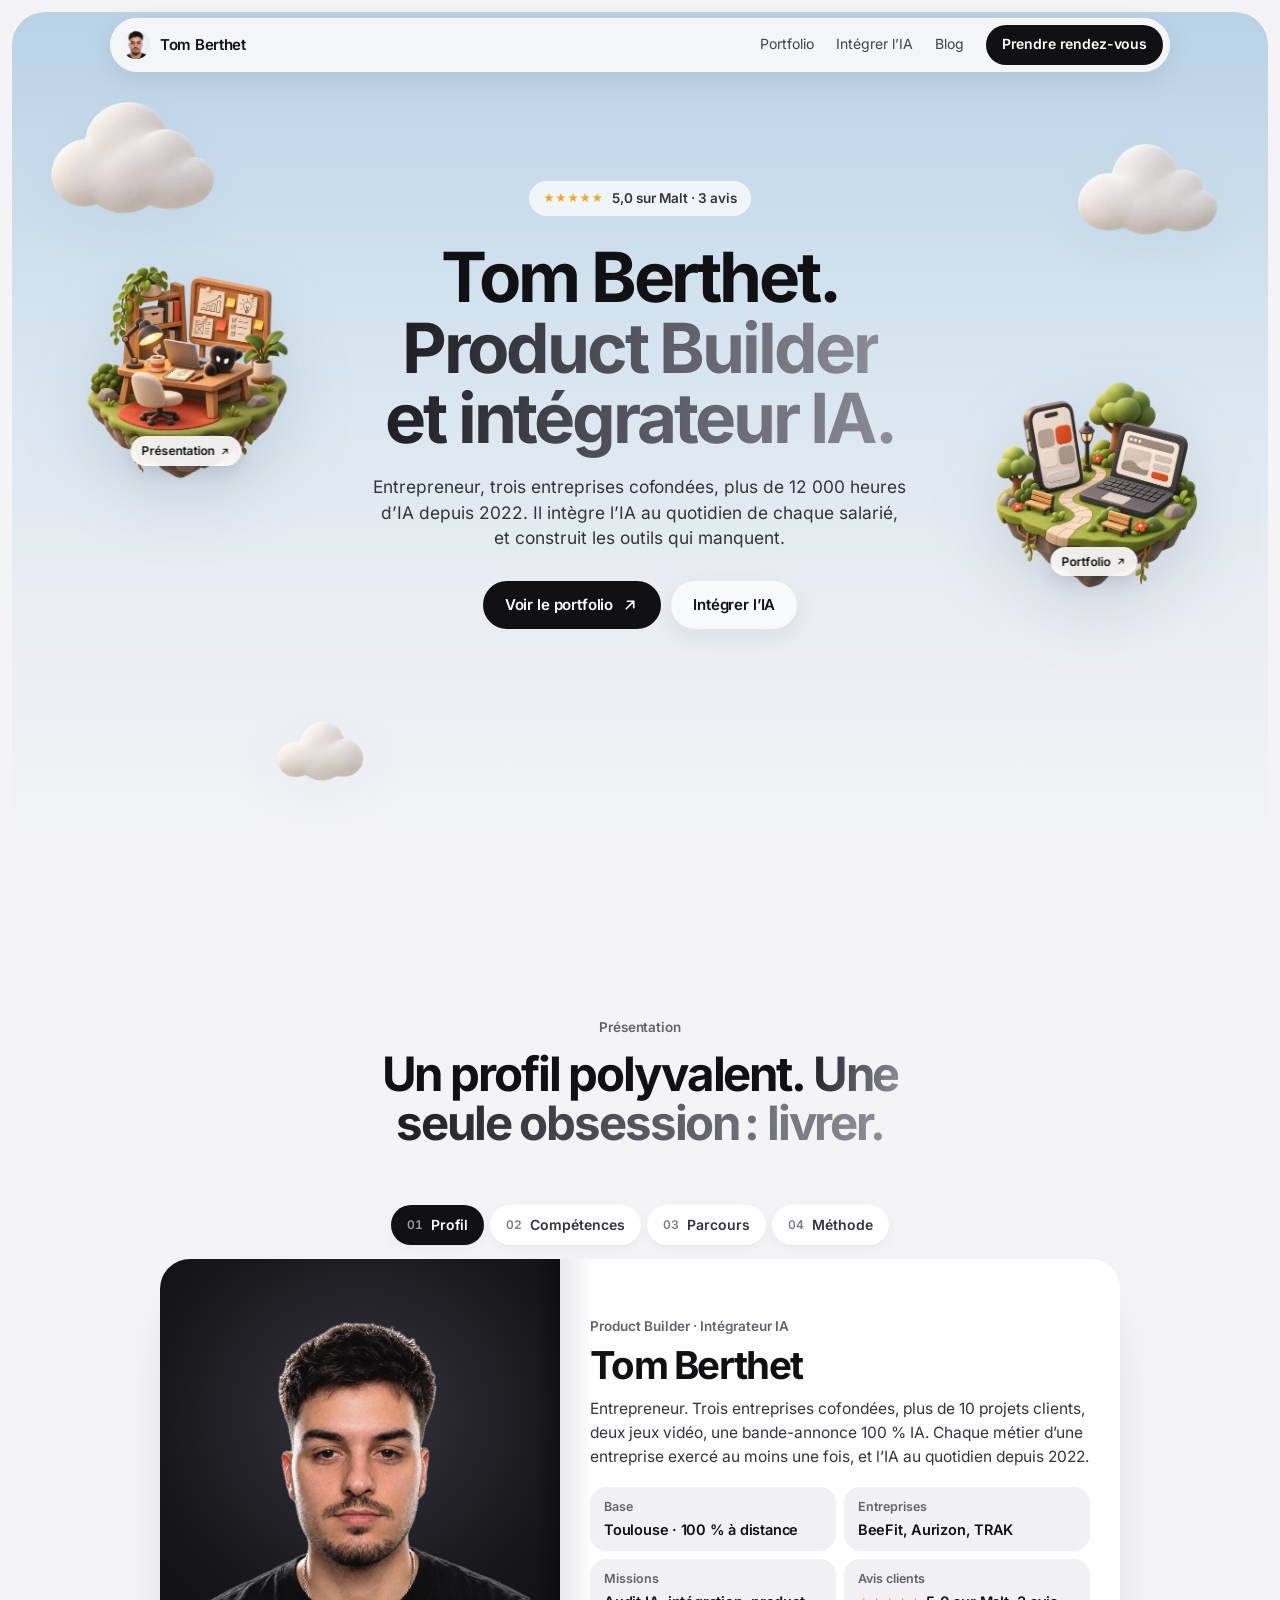
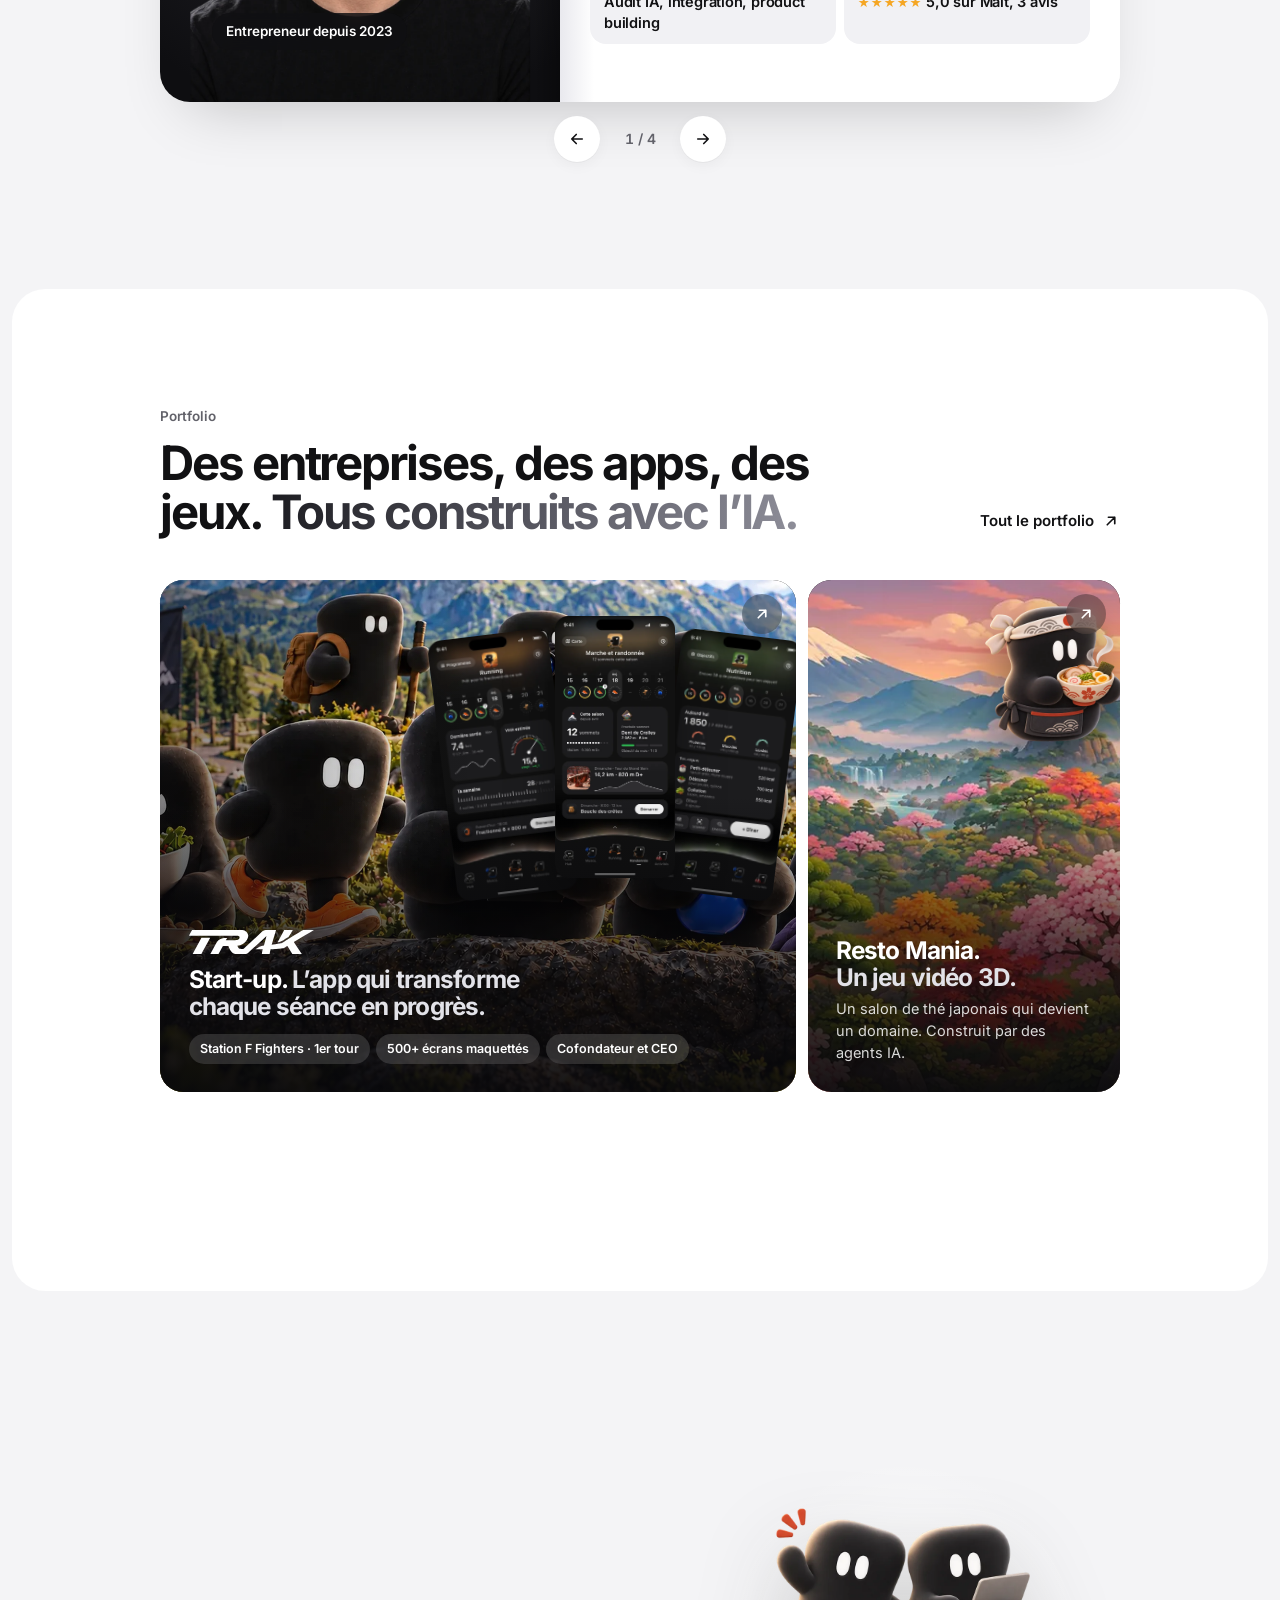
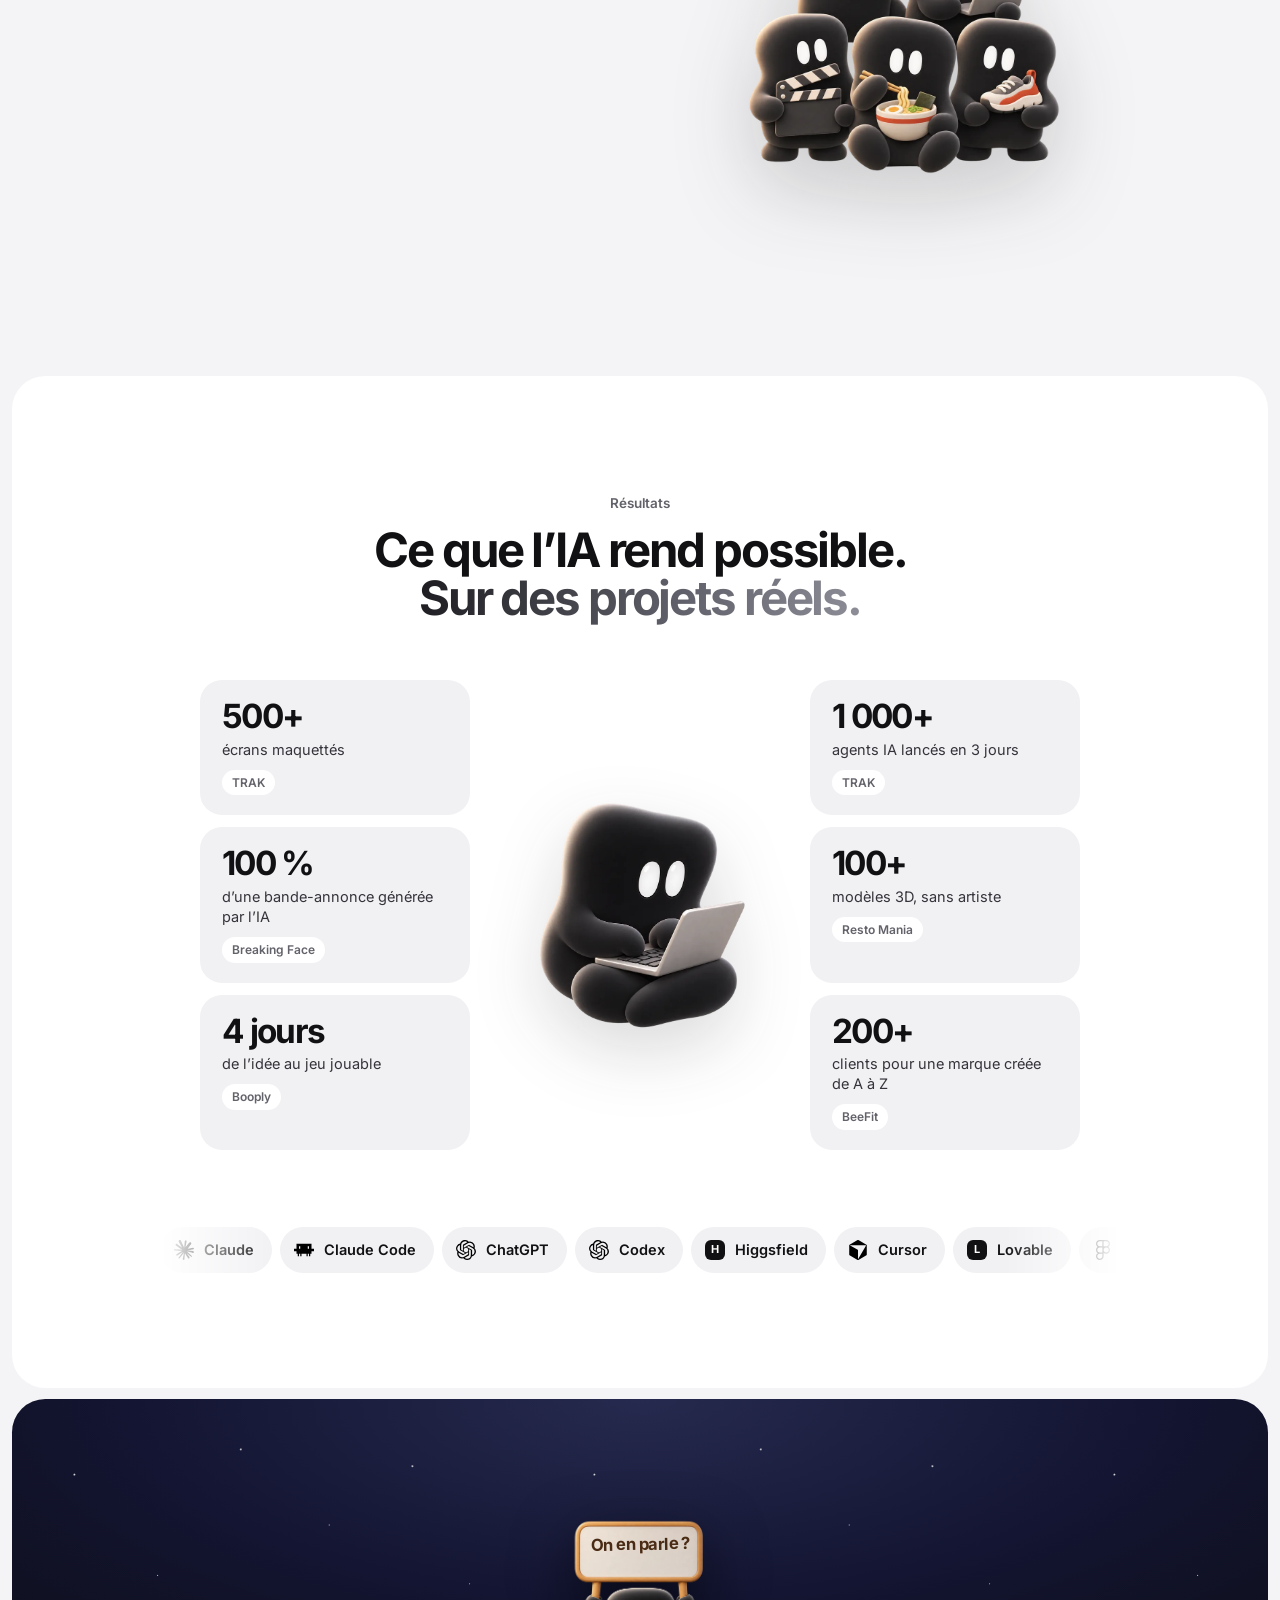
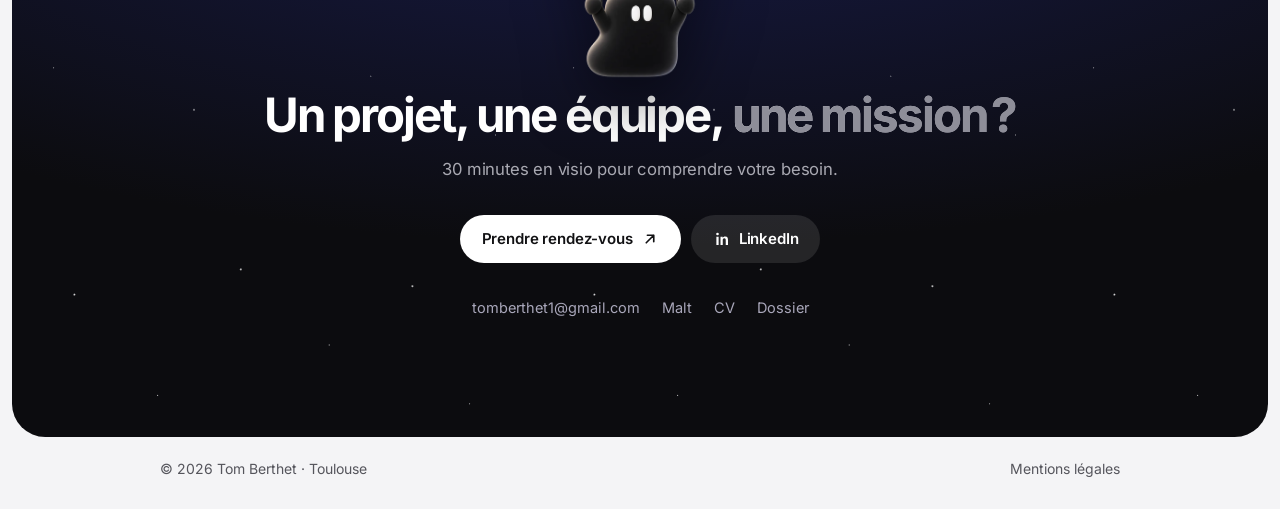
==== commit 1003f1f5: "Mise à jour du site Co-Authored-By: Claude Opus 5.5 <noreply@anthropic.com>" ====
--- a/index.html
+++ b/index.html
@@ -9,19 +9,21 @@
 <meta name="description" content="Tom Berthet, entrepreneur, Product Builder et intégrateur IA : l’IA au quotidien de chaque salarié, et les outils qui manquent, construits sur mesure.">
 <meta property="og:title" content="Tom Berthet · Product Builder et intégrateur IA">
 <meta property="og:description" content="Boostez chaque salarié en intégrant l’IA à son quotidien. Auditer, intégrer, former, suivre. Et les outils qui manquent, construits sur mesure.">
-<meta property="og:image" content="https://trakproject.github.io/tomberthet-site/assets/og.jpg">
-<meta property="og:url" content="https://trakproject.github.io/tomberthet-site/">
+<meta property="og:image" content="https://tomberthet.fr/assets/og/index.jpg">
+<meta property="og:image:width" content="1200">
+<meta property="og:image:height" content="630">
+<meta property="og:url" content="https://tomberthet.fr/">
 <meta property="og:type" content="website">
 <meta property="og:locale" content="fr_FR">
 <meta property="og:site_name" content="Tom Berthet">
 <meta name="twitter:card" content="summary_large_image">
 <meta name="theme-color" content="#ECECEF">
-<link rel="canonical" href="https://trakproject.github.io/tomberthet-site/">
+<link rel="canonical" href="https://tomberthet.fr/">
 <link rel="icon" href="assets/favicon.svg" type="image/svg+xml">
 <link rel="preload" href="assets/fonts/Inter-700.woff2" as="font" type="font/woff2" crossorigin>
 <link rel="stylesheet" href="assets/site.css">
 <link rel="stylesheet" href="assets/monde.css">
-<script type="application/ld+json">{"@context":"https://schema.org","@type":"Person","name":"Tom Berthet","jobTitle":"Product Builder et intégrateur IA","description":"Audit et intégration de l’IA dans toute l’entreprise, outils internes sur mesure. Cofondateur de TRAK, Aurizon et BeeFit.","url":"https://trakproject.github.io/tomberthet-site/","address":{"@type":"PostalAddress","addressLocality":"Toulouse","addressCountry":"FR"},"sameAs":["https://www.linkedin.com/in/tomberthet1/","https://www.malt.fr/profile/tomberthet"],"knowsAbout":["Intégration de l’IA en entreprise","Audit IA","Agents IA","Automatisation","Product building","Applications mobiles","SaaS","Jeu vidéo","Bande-annonce générée par IA"]}</script>
+<script type="application/ld+json">{"@context":"https://schema.org","@type":"Person","name":"Tom Berthet","jobTitle":"Product Builder et intégrateur IA","description":"Audit et intégration de l’IA dans toute l’entreprise, outils internes sur mesure. Cofondateur de TRAK, Aurizon et BeeFit.","url":"https://tomberthet.fr/","address":{"@type":"PostalAddress","addressLocality":"Toulouse","addressCountry":"FR"},"sameAs":["https://www.linkedin.com/in/tomberthet1/","https://www.malt.fr/profile/tomberthet"],"knowsAbout":["Intégration de l’IA en entreprise","Audit IA","Agents IA","Automatisation","Product building","Applications mobiles","SaaS","Jeu vidéo","Bande-annonce générée par IA"]}</script>
 <script>document.documentElement.classList.add('js');setTimeout(()=>{if(!document.querySelector('[data-r].in'))document.documentElement.classList.add('rv')},2500)</script>
 </head>
 <body class="monde">
--- a/assets/monde.css
+++ b/assets/monde.css
@@ -1301,3 +1301,51 @@
 /* Nuages : rien de coupé sur téléphone ni sur tablette */
 @media (max-width:640px){.ciel .c1{left:36%;top:16%;width:20vw}}
 @media (min-width:641px) and (max-width:1100px){.ciel .c1{left:4%}}
+
+/* =====================================================================
+   v19 : formulaire de rendez-vous en 3 étapes (assets/rdv.js)
+   ===================================================================== */
+.lf{max-width:660px;padding:clamp(22px,3vw,34px)}
+.lf-steps{list-style:none;display:flex;gap:8px;margin:0 0 24px;padding:0}
+.lf-steps li{flex:1;padding-top:10px;border-top:3px solid #FFFFFF26;font-size:12.5px;font-weight:600;color:#8F8DA3;transition:color .3s,border-color .3s}
+.lf-steps li.on{color:#fff;border-color:#fff}
+.lf-steps li.done{color:#C8F5D3;border-color:#30D158}
+.lf-q{margin:0 0 16px;font-size:clamp(19px,1.8vw,22px);font-weight:700;letter-spacing:-.025em;color:#fff;outline:none}
+.lf-q small{font-size:14px;font-weight:500;color:#8F8DA3;letter-spacing:0}
+.lf-grid{display:grid;grid-template-columns:1fr 1fr;gap:12px}
+.lf .fld em{font-style:normal;font-weight:500;color:#8F8DA3}
+.lf .fld.wide{grid-column:1/-1;display:block;margin-top:4px}
+.lf .fld textarea{min-height:70px}
+.lf-go{margin-top:20px;width:100%;height:54px;justify-content:center;font-size:16px}
+.lf-note{margin-top:12px;font-size:13px;color:#A9A7BA;text-align:center}
+.lf-note a{color:#D6D5E2;text-decoration:underline;text-underline-offset:3px}
+.lf-ok{margin:0 0 18px;padding:12px 16px;border-radius:14px;background:#30D15826;color:#C8F5D3;font-size:14.5px;font-weight:600}
+.lf .rdv-row{margin-bottom:16px}
+.lf .rdv-row legend{margin-bottom:8px}
+.lf input[type=radio]+span{height:40px;padding:0 15px;font-size:14px}
+/* Calendrier en cartes */
+.lf-days{display:grid;grid-template-columns:repeat(6,minmax(0,1fr));gap:8px;width:100%}
+.lf-days label{display:block}
+.lf .lf-days input[type=radio]+span{display:flex;flex-direction:column;align-items:center;justify-content:center;gap:2px;width:100%;height:auto;padding:10px 0 9px;border-radius:16px;line-height:1.1}
+.lf-days small{font-size:11.5px;font-weight:600;color:inherit;opacity:.75;text-transform:capitalize}
+.lf-days b{font-size:22px;font-weight:700;letter-spacing:-.02em}
+.lf-moments{display:flex;flex-wrap:wrap;gap:8px;margin-top:10px}
+.lf-actions{display:flex;align-items:center;gap:14px;margin-top:4px}
+.lf-actions .lf-go{flex:1}
+.lf-skip{margin-top:20px;height:54px;padding:0 6px;background:none;border:0;color:#A9A7BA;font:600 14.5px Inter,sans-serif;cursor:pointer;text-decoration:underline;text-underline-offset:3px}
+.lf-skip:hover{color:#fff}
+.lf-done{text-align:center;padding:8px 0}
+.lf-done .lf-q{margin-top:14px;font-size:clamp(22px,2.2vw,26px)}
+.lf-sub{max-width:30em;margin:0 auto 20px;font-size:15.5px;line-height:1.55;color:#C9C8D6}
+.lf-check{display:inline-grid;place-items:center;width:56px;height:56px;border-radius:50%;background:#30D158;color:#fff}
+.lf-check .i{width:26px;height:26px}
+.lf .hp{position:absolute;left:-9999px;width:1px;height:1px;opacity:0}
+.lf-step[hidden]{display:none}
+@media (max-width:640px){
+  .lf-grid{grid-template-columns:1fr}
+  .lf-days{grid-template-columns:repeat(3,minmax(0,1fr))}
+  .lf-actions{flex-direction:column;align-items:stretch;gap:0}
+  .lf-skip{height:44px;margin-top:6px}
+}
+.lf .lf-tel[hidden]{display:none}
+.lf .lf-tel{margin-bottom:6px}
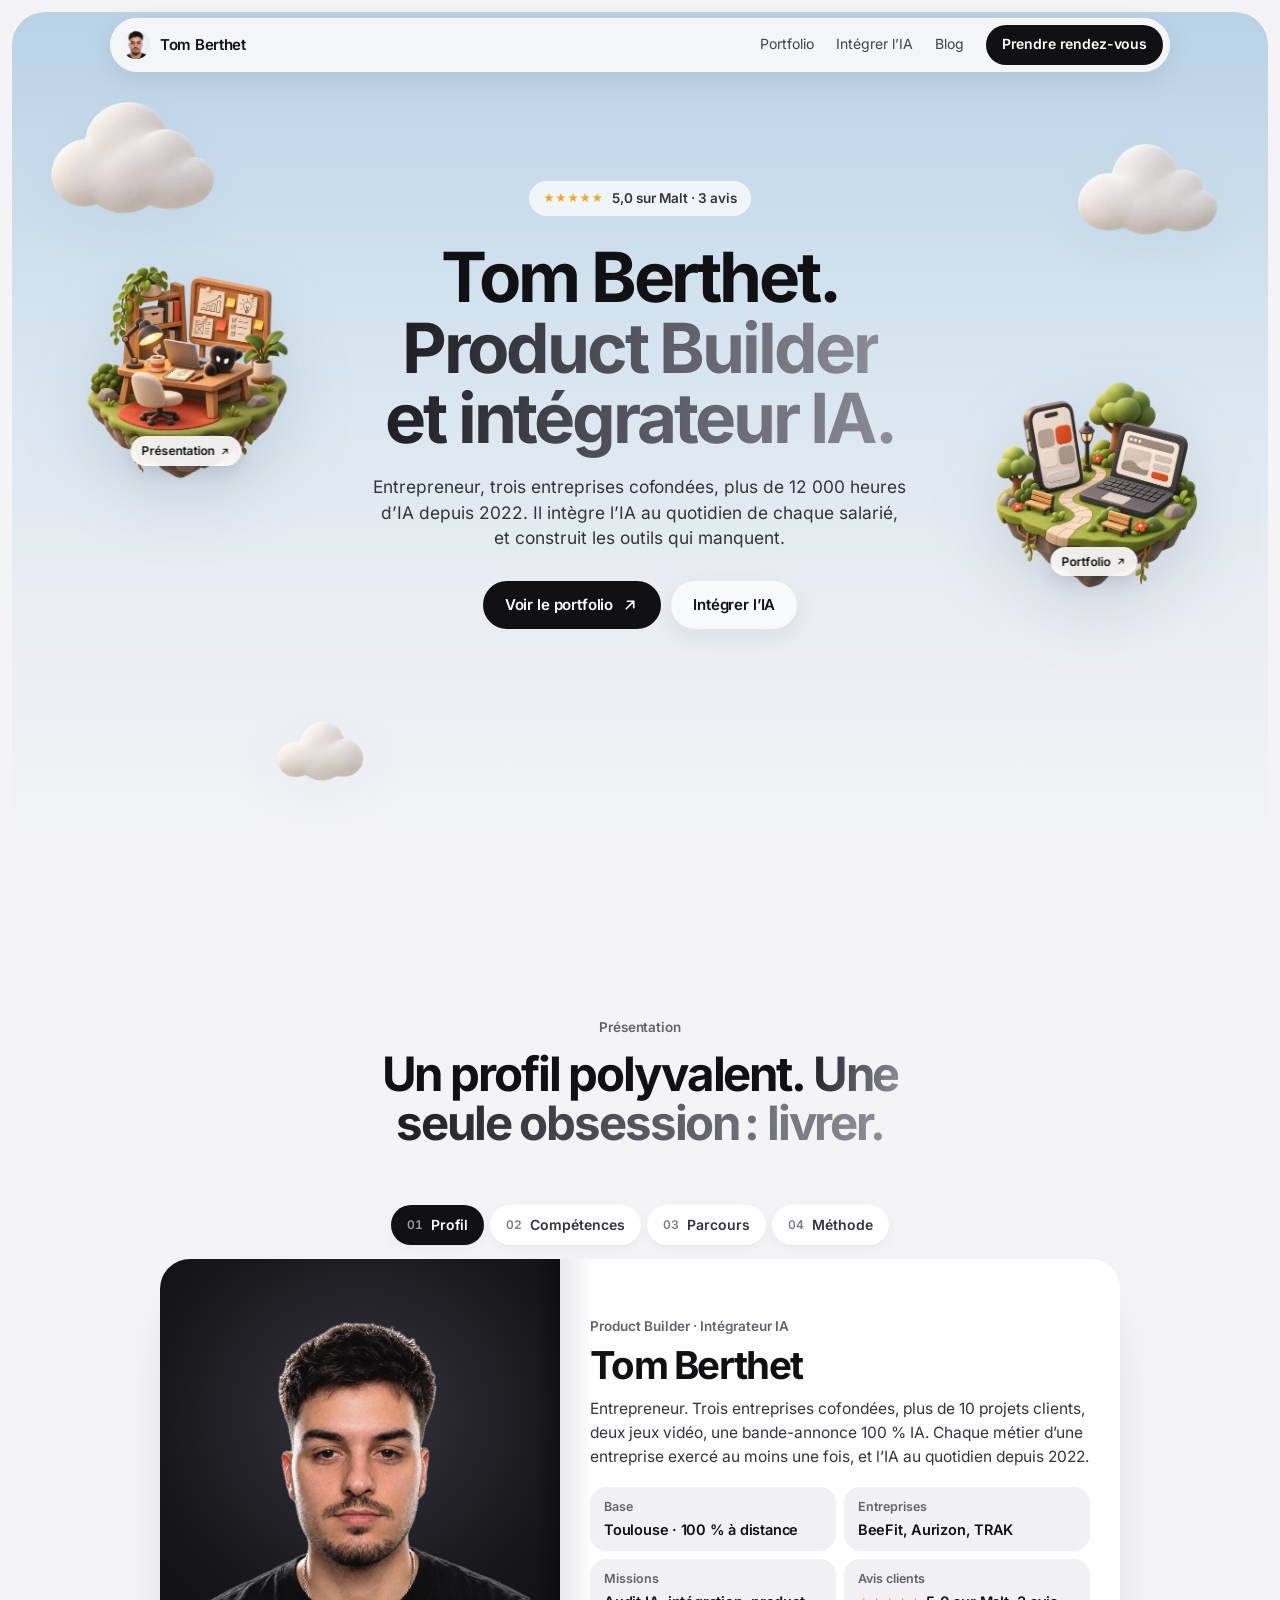
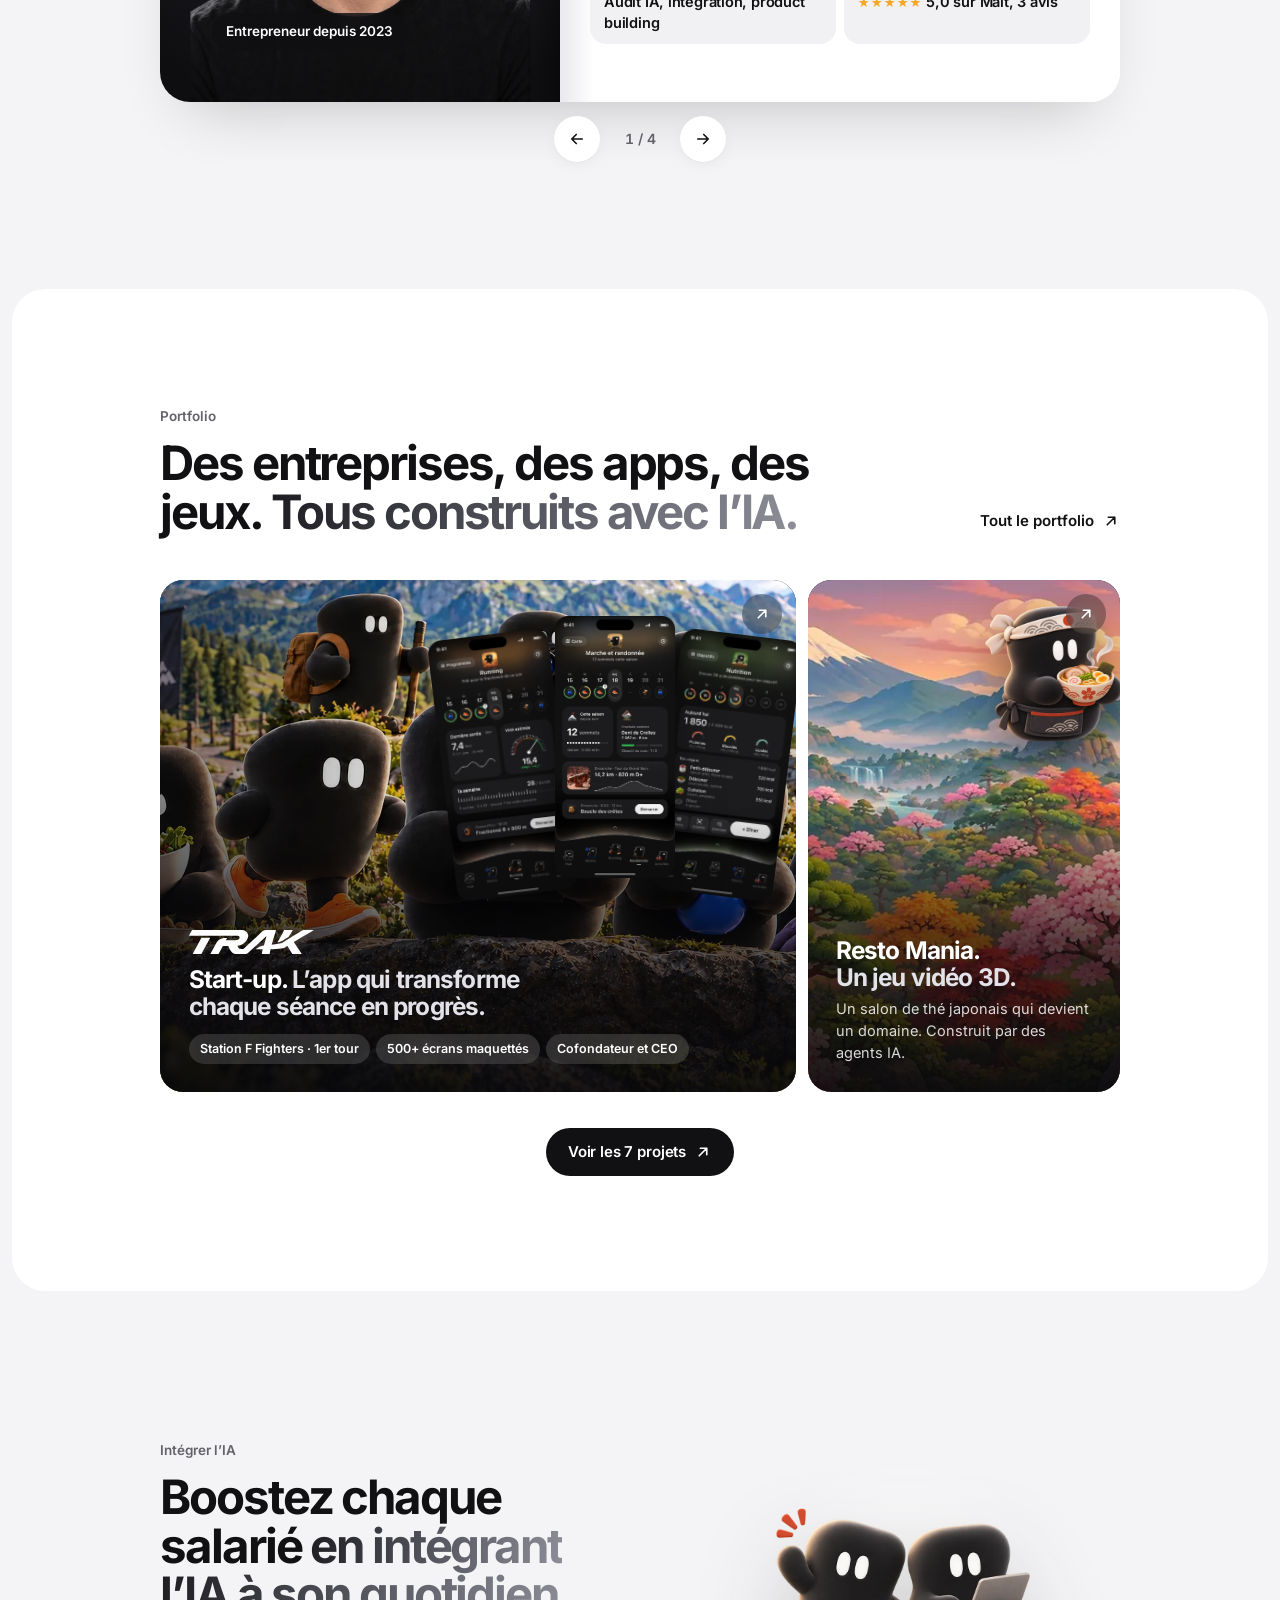
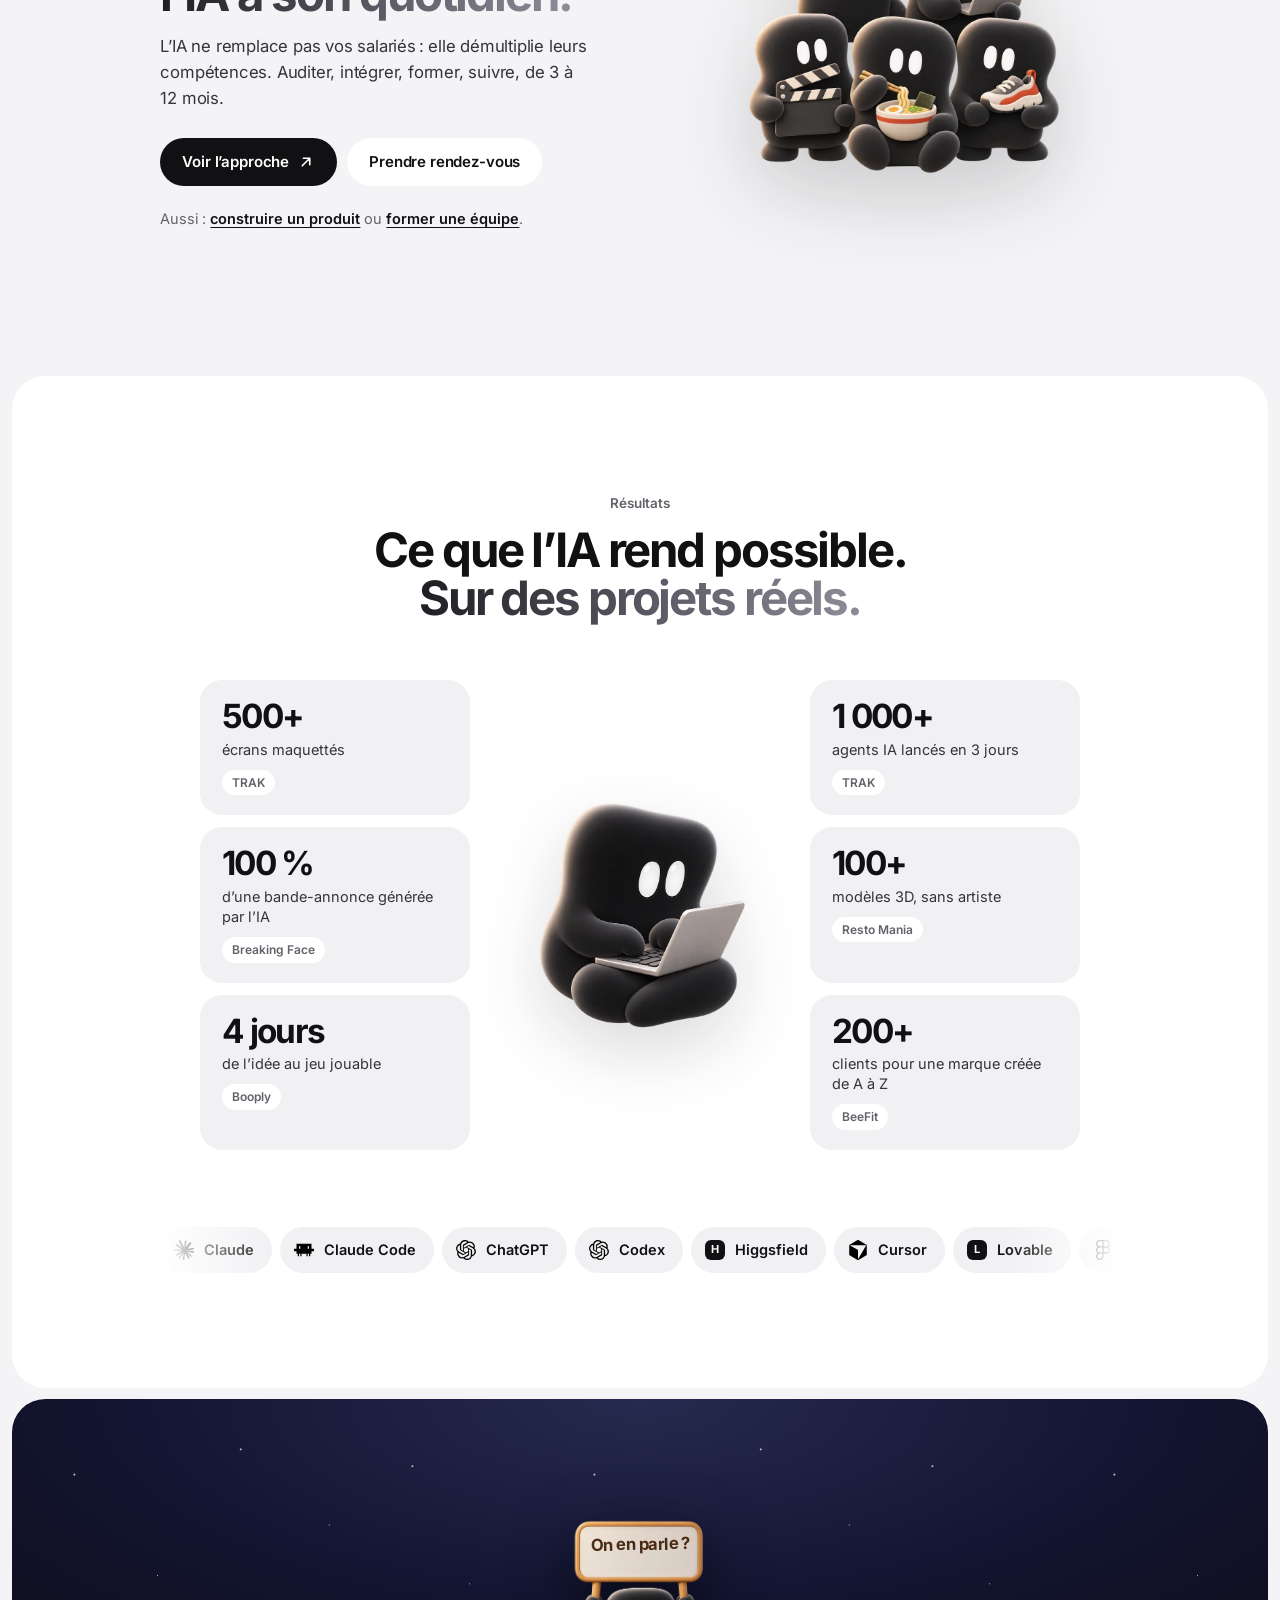
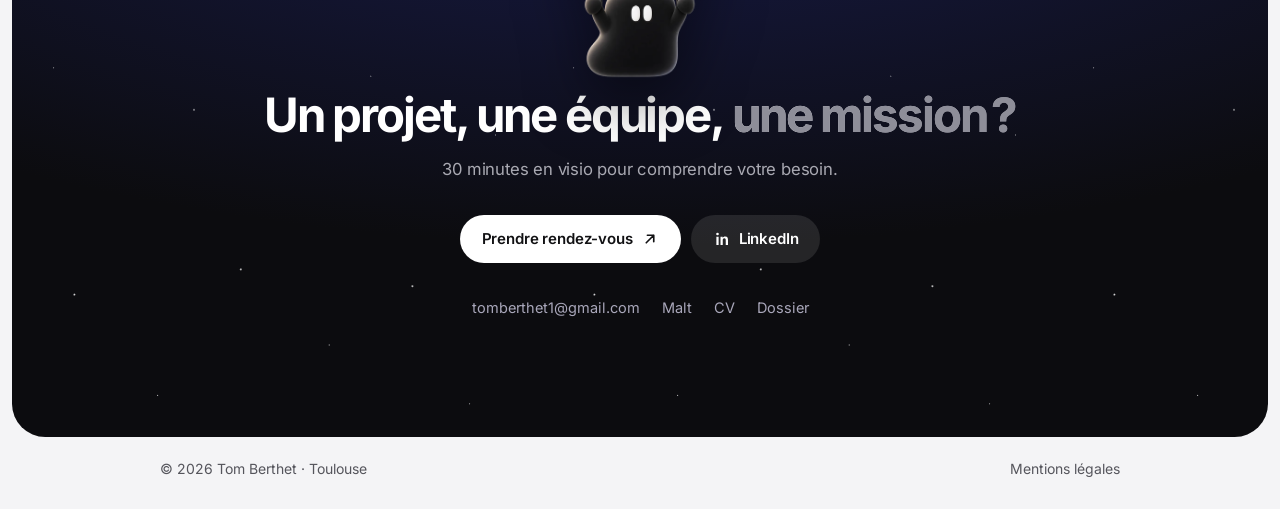
==== commit 8f1fd413: "Mise à jour du site Co-Authored-By: Claude Opus 5.5 <noreply@anthropic.com>" ====
--- a/index.html
+++ b/index.html
@@ -19,7 +19,9 @@
 <meta name="twitter:card" content="summary_large_image">
 <meta name="theme-color" content="#ECECEF">
 <link rel="canonical" href="https://tomberthet.fr/">
-<link rel="icon" href="assets/favicon.svg" type="image/svg+xml">
+<link rel="icon" href="assets/favicon.ico" sizes="any">
+<link rel="icon" href="assets/favicon.png" type="image/png">
+<link rel="apple-touch-icon" href="assets/apple-touch-icon.png">
 <link rel="preload" href="assets/fonts/Inter-700.woff2" as="font" type="font/woff2" crossorigin>
 <link rel="stylesheet" href="assets/site.css">
 <link rel="stylesheet" href="assets/monde.css">
